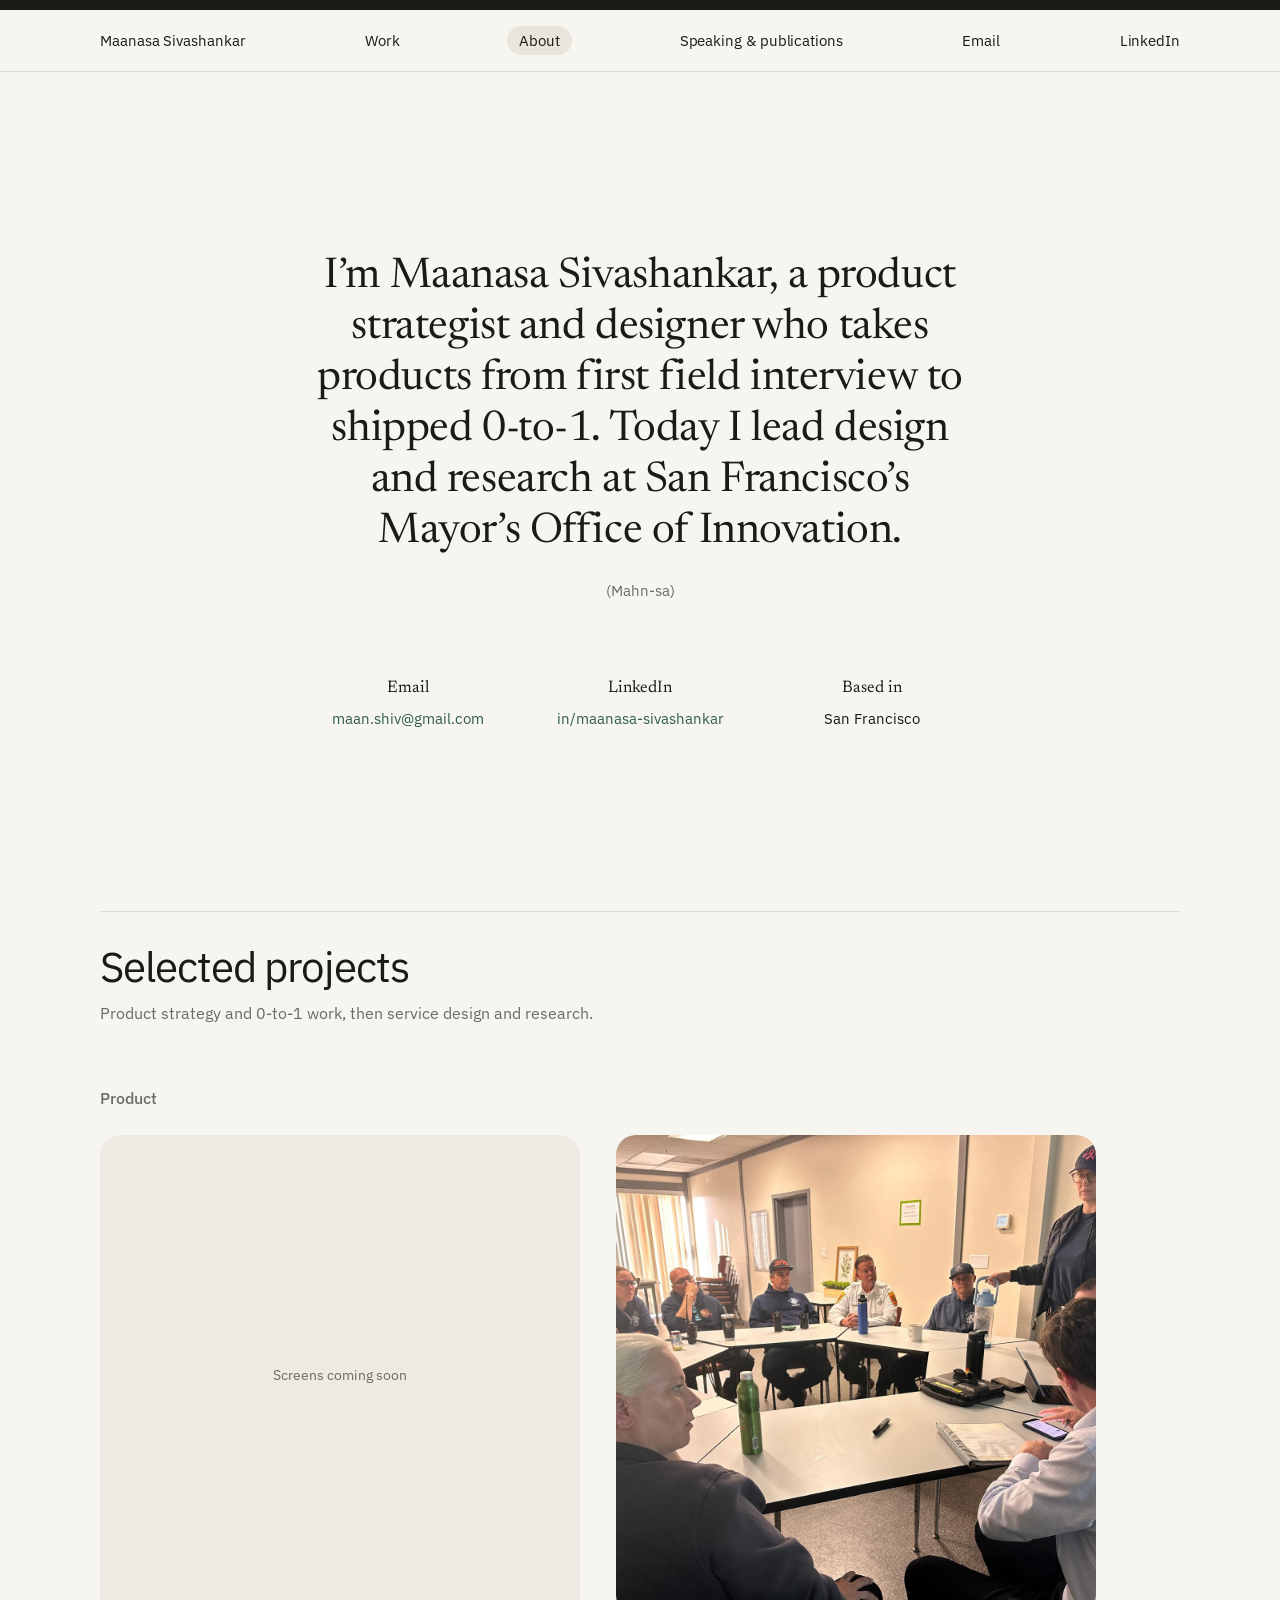
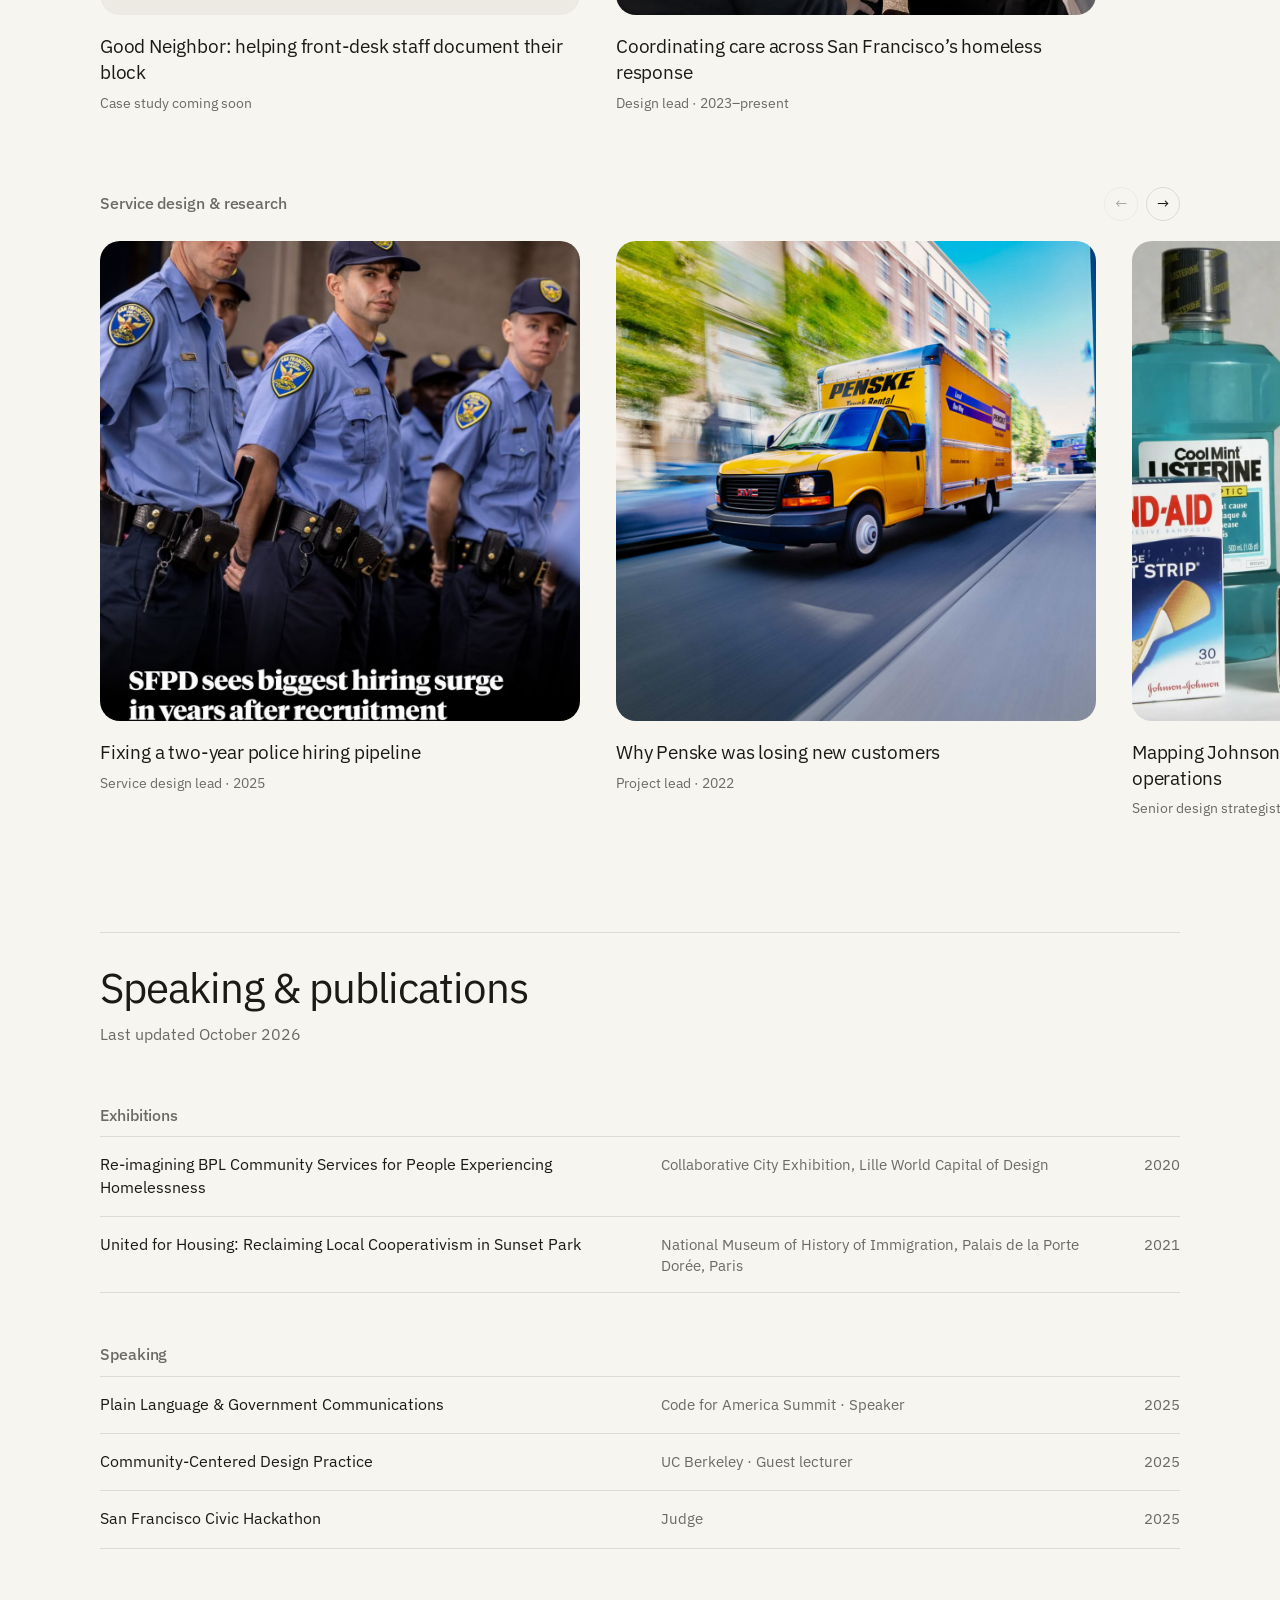
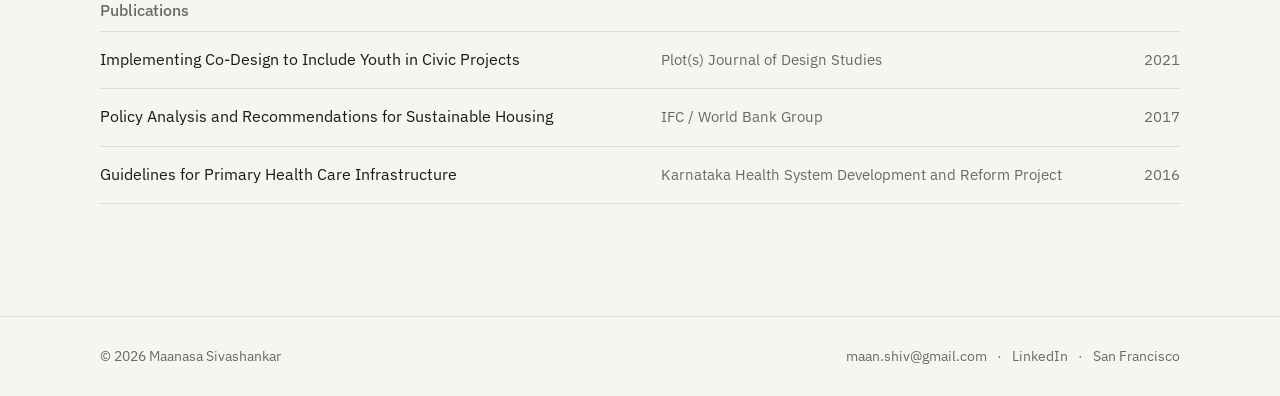
==== index.html @ 1f224218 "Redesign homepage with research-notebook identity and side-scrolling projects - New palette (warm pa" ====
<!DOCTYPE html>
<html lang="en">
<head>
  <meta charset="UTF-8" />
  <meta name="viewport" content="width=device-width, initial-scale=1.0" />
  <title>Maanasa Sivashankar — Product Strategist &amp; Designer</title>
  <meta name="description" content="Portfolio of Maanasa Sivashankar, a product strategist and designer taking products from first field interview to shipped 0-to-1 in civic tech, health and financial services." />
  <link rel="preconnect" href="https://fonts.googleapis.com" />
  <link rel="preconnect" href="https://fonts.gstatic.com" crossorigin />
  <link href="https://fonts.googleapis.com/css2?family=IBM+Plex+Sans:wght@400;500;600&family=Newsreader:ital,opsz,wght@0,6..72,400;1,6..72,400&display=swap" rel="stylesheet" />
  <link rel="stylesheet" href="css/style.css" />
</head>
<body>
  <header class="site-header">
    <nav class="container nav" aria-label="Primary">
      <a href="index.html" class="nav-name">Maanasa Sivashankar</a>
      <ul class="nav-links" id="site-nav">
        <li><a href="index.html#work">Work</a></li>
        <li><a href="index.html#about">About</a></li>
        <li><a href="index.html#credentials">Speaking &amp; publications</a></li>
        <li><a href="mailto:maan.shiv@gmail.com">Email</a></li>
        <li><a href="https://www.linkedin.com/in/maanasa-sivashankar/" target="_blank" rel="noopener">LinkedIn</a></li>
      </ul>
      <button class="nav-toggle" type="button" aria-label="Toggle menu" aria-expanded="false" aria-controls="site-nav">&#9776;</button>
    </nav>
  </header>

  <main class="home container">
    <section id="about" class="intro" aria-labelledby="intro-statement">
      <h1 id="intro-statement" class="intro-statement">I&rsquo;m Maanasa Sivashankar, a product strategist and designer who takes products from first field interview to shipped <span class="nowrap">0-to-1</span>. Today I lead design and research at San Francisco&rsquo;s Mayor&rsquo;s Office of Innovation.</h1>
      <p class="intro-pronunciation">(Mahn-sa)</p>
      <dl class="contact-row">
        <div>
          <dt>Email</dt>
          <dd><a href="mailto:maan.shiv@gmail.com">maan.shiv@gmail.com</a></dd>
        </div>
        <div>
          <dt>LinkedIn</dt>
          <dd><a href="https://www.linkedin.com/in/maanasa-sivashankar/" target="_blank" rel="noopener">in/maanasa-sivashankar</a></dd>
        </div>
        <div>
          <dt>Based in</dt>
          <dd>San Francisco</dd>
        </div>
      </dl>
    </section>

    <section id="work" class="home-section" aria-labelledby="work-heading">
      <div class="section-head">
        <h2 id="work-heading" class="section-heading">Selected projects</h2>
        <p class="section-sub">Product strategy and 0-to-1 work, then service design and research.</p>
      </div>

      <div class="project-group">
        <div class="group-header">
          <h3 class="group-heading">Product</h3>
        </div>
        <div class="project-track" tabindex="0" role="region" aria-label="Product projects, scrollable">
          <ul class="project-list">
            <li>
              <article class="project-row project-row--static">
                <div class="project-thumb project-thumb--placeholder">
                  <span class="project-thumb-label">Screens coming soon</span>
                </div>
                <div class="project-text">
                  <h4 class="project-title"><span class="hl">Good Neighbor: helping front-desk staff document their block</span></h4>
                  <p class="project-soon">Case study coming soon</p>
                </div>
              </article>
            </li>
            <li>
              <a href="project-2.html" class="project-row">
                <div class="project-thumb">
                  <img src="project2-title.jpeg" alt="" loading="lazy" />
                </div>
                <div class="project-text">
                  <h4 class="project-title"><span class="hl">Coordinating care across San Francisco&rsquo;s homeless response</span></h4>
                  <p class="project-meta-line">Design lead &middot; 2023&ndash;present</p>
                </div>
              </a>
            </li>
          </ul>
        </div>
      </div>

      <div class="project-group">
        <div class="group-header">
          <h3 class="group-heading">Service design &amp; research</h3>
        </div>
        <div class="project-track" tabindex="0" role="region" aria-label="Service design and research projects, scrollable">
          <ul class="project-list">
            <li>
              <a href="project-1.html" class="project-row">
                <div class="project-thumb">
                  <img src="project1-title.jpg" alt="" loading="lazy" />
                </div>
                <div class="project-text">
                  <h4 class="project-title"><span class="hl">Fixing a two-year police hiring pipeline</span></h4>
                  <p class="project-meta-line">Service design lead &middot; 2025</p>
                </div>
              </a>
            </li>
            <li>
              <a href="project-3.html" class="project-row">
                <div class="project-thumb">
                  <img src="project3-title.jpg" alt="" loading="lazy" />
                </div>
                <div class="project-text">
                  <h4 class="project-title"><span class="hl">Why Penske was losing new customers</span></h4>
                  <p class="project-meta-line">Project lead &middot; 2022</p>
                </div>
              </a>
            </li>
            <li>
              <a href="project-4.html" class="project-row">
                <div class="project-thumb">
                  <img src="jnj.png" alt="" loading="lazy" />
                </div>
                <div class="project-text">
                  <h4 class="project-title"><span class="hl">Mapping Johnson &amp; Johnson&rsquo;s product-labeling operations</span></h4>
                  <p class="project-meta-line">Senior design strategist &middot; 2023</p>
                </div>
              </a>
            </li>
          </ul>
        </div>
      </div>
    </section>

    <section id="credentials" class="home-section creds" aria-labelledby="creds-heading">
      <div class="section-head">
        <h2 id="creds-heading" class="section-heading">Speaking &amp; publications</h2>
        <p class="section-sub">Last updated October 2026</p>
      </div>

      <div class="creds-group">
        <h3 class="group-heading">Exhibitions</h3>
        <ul class="creds-list">
          <li class="creds-row">
            <span class="creds-title"><span class="hl">Re-imagining BPL Community Services for People Experiencing Homelessness</span></span>
            <span class="creds-venue">Collaborative City Exhibition, Lille World Capital of Design</span>
            <span class="creds-year">2020</span>
          </li>
          <li class="creds-row">
            <span class="creds-title"><span class="hl">United for Housing: Reclaiming Local Cooperativism in Sunset Park</span></span>
            <span class="creds-venue">National Museum of History of Immigration, Palais de la Porte Dor&eacute;e, Paris</span>
            <span class="creds-year">2021</span>
          </li>
        </ul>
      </div>

      <div class="creds-group">
        <h3 class="group-heading">Speaking</h3>
        <ul class="creds-list">
          <li class="creds-row">
            <span class="creds-title"><span class="hl">Plain Language &amp; Government Communications</span></span>
            <span class="creds-venue">Code for America Summit &middot; Speaker</span>
            <span class="creds-year">2025</span>
          </li>
          <li class="creds-row">
            <span class="creds-title"><span class="hl">Community-Centered Design Practice</span></span>
            <span class="creds-venue">UC Berkeley &middot; Guest lecturer</span>
            <span class="creds-year">2025</span>
          </li>
          <li class="creds-row">
            <span class="creds-title"><span class="hl">San Francisco Civic Hackathon</span></span>
            <span class="creds-venue">Judge</span>
            <span class="creds-year">2025</span>
          </li>
        </ul>
      </div>

      <div class="creds-group">
        <h3 class="group-heading">Publications</h3>
        <ul class="creds-list">
          <li class="creds-row">
            <span class="creds-title"><span class="hl">Implementing Co-Design to Include Youth in Civic Projects</span></span>
            <span class="creds-venue">Plot(s) Journal of Design Studies</span>
            <span class="creds-year">2021</span>
          </li>
          <li class="creds-row">
            <span class="creds-title"><span class="hl">Policy Analysis and Recommendations for Sustainable Housing</span></span>
            <span class="creds-venue">IFC / World Bank Group</span>
            <span class="creds-year">2017</span>
          </li>
          <li class="creds-row">
            <span class="creds-title"><span class="hl">Guidelines for Primary Health Care Infrastructure</span></span>
            <span class="creds-venue">Karnataka Health System Development and Reform Project</span>
            <span class="creds-year">2016</span>
          </li>
        </ul>
      </div>
    </section>
  </main>

  <footer class="site-footer">
    <div class="container footer-inner">
      <span>&copy; 2026 Maanasa Sivashankar</span>
      <ul class="footer-links">
        <li><a href="mailto:maan.shiv@gmail.com">maan.shiv@gmail.com</a></li>
        <li><a href="https://www.linkedin.com/in/maanasa-sivashankar/" target="_blank" rel="noopener">LinkedIn</a></li>
        <li>San Francisco</li>
      </ul>
    </div>
  </footer>

  <script src="js/main.js"></script>
</body>
</html>
---- css/style.css ----
:root {
  /* "Research notebook" identity: warm paper, ink, hairlines.
     Colour comes from project images; the accent is reserved for links + active nav. */
  --bg: #F7F5F0;           /* warm paper */
  --fg: #1A1A17;           /* ink */
  --muted: #6B6A64;
  --accent: #2F5D50;       /* deep green — links + active nav only */
  --highlight: #F4D35E;    /* sticky-note yellow — hover marker only */
  --border: #DEDBD3;       /* hairline */
  --rule: #DEDBD3;         /* separators use the same hairline */
  --mat: #EDEAE3;          /* paper-tone mat behind images */
  --card: #EFECE5;         /* card surface on the paper background */
  --max-width: 1144px;     /* ~1080px content + 32px gutters */
  --prose-width: 720px;
  --radius: 4px;
  --font-sans: "IBM Plex Sans", system-ui, sans-serif;
  --font-serif: "Newsreader", Georgia, serif;
  --font-display: var(--font-sans);
}

* {
  box-sizing: border-box;
  margin: 0;
  padding: 0;
}

html {
  scroll-behavior: smooth;
}

@media (prefers-reduced-motion: reduce) {
  html { scroll-behavior: auto; }
}

body {
  font-family: var(--font-sans);
  background: var(--bg);
  color: var(--fg);
  line-height: 1.65;
  font-size: 17px;
  -webkit-font-smoothing: antialiased;
  -moz-osx-font-smoothing: grayscale;
  text-rendering: optimizeLegibility;
  overflow-x: hidden;
}

a {
  color: var(--fg);
  text-decoration: none;
  transition: color 0.2s ease;
}

a:hover {
  color: var(--accent);
}

:focus-visible {
  outline: 2px solid var(--accent);
  outline-offset: 3px;
  border-radius: 2px;
}

img {
  max-width: 100%;
  height: auto;
  display: block;
}

.container {
  max-width: var(--max-width);
  margin: 0 auto;
  padding-left: 32px;
  padding-right: 32px;
}

/* ---------- Header / Nav (shared, all pages) ---------- */
.site-header {
  border-top: 10px solid var(--fg);   /* thin ink band across the very top */
  border-bottom: 1px solid var(--rule);
  background: var(--bg);
  position: sticky;
  top: 0;
  z-index: 100;
}

.nav {
  position: relative;
  display: flex;
  align-items: center;
  justify-content: space-between;
  gap: 16px;
  padding-top: 16px;
  padding-bottom: 16px;
}

.nav-name,
.nav-links a {
  display: inline-block;
  font-family: var(--font-sans);
  font-size: 0.95rem;
  font-weight: 400;
  line-height: 1.4;
  letter-spacing: -0.005em;
  color: var(--fg);
  padding: 4px 12px;
  border-radius: 999px;
  transition: color 0.2s ease, background-color 0.2s ease;
}

/* Pills are padded; pull the outermost items back so their text sits on
   the content edges. */
.nav-name {
  margin-left: -12px;
}

.nav-links {
  display: flex;
  gap: 16px;
  list-style: none;
}

@media (min-width: 641px) {
  /* Let every item (name + links) be distributed evenly across the row. */
  .nav-links {
    display: contents;
  }
  .nav-links > li:last-child a {
    margin-right: -12px;
  }
}

.nav-links a:hover,
.nav-name:hover {
  color: var(--accent);
}

.nav-links a[aria-current="location"],
.nav-links a[aria-current="page"] {
  background-color: #E8E5DD;
  color: var(--fg);
}

.nav-toggle {
  display: none;
  background: none;
  border: none;
  cursor: pointer;
  font-size: 1.4rem;
  line-height: 1;
  padding: 4px 6px;
  color: var(--fg);
}

/* ---------- Page sections ---------- */
.page {
  padding-top: 80px;
  padding-bottom: 96px;
}

.page-title {
  font-family: var(--font-display);
  font-size: clamp(2.125rem, 5.4vw, 3.75rem);
  font-weight: 500;
  line-height: 1.08;
  letter-spacing: -0.02em;
  margin-bottom: 28px;
  max-width: 18ch;
  word-wrap: break-word;
  overflow-wrap: break-word;
}

.page-lede {
  font-family: var(--font-sans);
  font-size: 1.25rem;
  line-height: 1.5;
  color: var(--muted);
  max-width: 56ch;
  margin-bottom: 64px;
  font-weight: 400;
}

.section-title {
  font-family: var(--font-sans);
  font-size: 0.82rem;
  font-weight: 600;
  text-transform: uppercase;
  letter-spacing: 0.1em;
  margin-bottom: 28px;
  color: var(--fg);
}

/* ---------- Highlighter hover (sticky-note swipe) ---------- */
.hl {
  background-image: linear-gradient(var(--highlight), var(--highlight));
  background-repeat: no-repeat;
  background-position: 0 92%;
  background-size: 0% 40%;
  -webkit-box-decoration-break: clone;
  box-decoration-break: clone;
  transition: background-size 0.25s ease;
}

.project-row:hover .hl,
.project-row:focus-visible .hl,
.creds-row:hover .hl {
  background-size: 100% 40%;
}

@media (prefers-reduced-motion: reduce) {
  .hl { transition: none; }
}

/* ---------- Homepage ---------- */
.home {
  padding-top: 0;
  padding-bottom: 112px;
}

.intro,
.home-section {
  scroll-margin-top: 80px;
}

.nowrap {
  white-space: nowrap;
}

/* Hero: one centred serif statement with lots of air around it. */
.intro {
  padding-top: 20vh;
  padding-bottom: 20vh;
  text-align: center;
}

.intro-statement {
  font-family: var(--font-serif);
  font-optical-sizing: auto;
  font-size: clamp(1.9rem, 3.6vw, 2.65rem);
  font-weight: 400;
  line-height: 1.2;
  letter-spacing: -0.01em;
  max-width: 28ch;
  margin: 0 auto 20px;
}

.intro-pronunciation {
  font-size: 0.95rem;
  color: var(--muted);
}

.contact-row {
  display: grid;
  grid-template-columns: repeat(3, 200px);
  justify-content: center;
  gap: 24px 32px;
  margin-top: 72px;
}

.contact-row dt {
  font-family: var(--font-serif);
  font-optical-sizing: auto;
  font-size: 1.05rem;
  color: var(--fg);
  margin-bottom: 4px;
}

.contact-row dd {
  font-size: 0.95rem;
}

.contact-row a {
  color: var(--accent);
}

.contact-row a:hover {
  text-decoration: underline;
  text-underline-offset: 3px;
}

/* Sections: hairline above, big flush-left heading, short muted subline. */
.home-section {
  margin-top: 0;
  border-top: 1px solid var(--rule);
  padding-top: 32px;
}

.home-section + .home-section {
  margin-top: 112px;
}

.section-head {
  margin-bottom: 56px;
}

.section-heading {
  font-family: var(--font-sans);
  font-size: clamp(2rem, 3.6vw, 2.65rem);
  font-weight: 400;
  line-height: 1.1;
  letter-spacing: -0.025em;
  margin-bottom: 10px;
}

.section-sub {
  font-size: 1rem;
  line-height: 1.5;
  color: var(--muted);
}

.group-heading {
  font-family: var(--font-sans);
  font-size: 1rem;
  font-weight: 500;
  letter-spacing: -0.005em;
  color: var(--muted);
  margin-bottom: 4px;
}

/* ---------- Selected projects: side-scrolling card rows ---------- */
.project-group {
  /* Gutter mirrors .container padding; bleed = distance from the content's
     right edge to the viewport's right edge (scrollbar excluded via --sbw,
     set by main.js). */
  --gutter: 32px;
  --bleed: calc(var(--gutter) + max(0px, (100vw - var(--sbw, 0px) - var(--max-width)) / 2));
  --card-gap: 36px;
  --card-w: clamp(300px, 40vw, 480px);
  --ring: 8px;              /* room for focus rings inside the clipped track */
}

.project-group + .project-group {
  margin-top: 72px;
}

.group-header {
  display: flex;
  align-items: center;
  justify-content: space-between;
  gap: 16px;
  min-height: 34px;
  margin-bottom: 20px;
}

.group-header .group-heading {
  margin-bottom: 0;
}

.track-controls {
  display: flex;
  gap: 8px;
  flex-shrink: 0;
}

.track-controls[hidden] {
  display: none;
}

.track-btn {
  width: 34px;
  height: 34px;
  border-radius: 50%;
  border: 1px solid var(--border);
  background: transparent;
  color: var(--fg);
  font: inherit;
  font-size: 0.95rem;
  line-height: 1;
  display: inline-flex;
  align-items: center;
  justify-content: center;
  cursor: pointer;
  transition: border-color 0.2s ease, opacity 0.2s ease;
}

.track-btn:hover {
  border-color: var(--fg);
}

.track-btn:focus-visible {
  outline: 2px solid var(--accent);
  outline-offset: 2px;
  border-radius: 50%;
}

.track-btn[aria-disabled="true"] {
  opacity: 0.35;
  cursor: default;
  border-color: var(--border);
}

.project-track {
  display: flex;
  overflow-x: auto;
  overflow-y: hidden;
  overscroll-behavior-x: contain;
  scroll-snap-type: x mandatory;
  scroll-behavior: smooth;
  scrollbar-width: none;
  /* Start at the content's left edge (minus focus-ring room), bleed to the
     viewport's right edge. */
  margin: calc(-1 * var(--ring)) calc(-1 * var(--bleed)) calc(-1 * var(--ring)) calc(-1 * var(--ring));
  padding: var(--ring) var(--bleed) var(--ring) var(--ring);
  scroll-padding-left: var(--ring);
  scroll-padding-right: var(--bleed);
}

.project-track::-webkit-scrollbar {
  display: none;
}

.project-track:focus-visible {
  outline-offset: -2px;
}

.project-list,
.creds-list {
  list-style: none;
}

.project-track .project-list {
  display: flex;
  gap: var(--card-gap);
  align-items: flex-start;
}

.project-track .project-list > li {
  flex: 0 0 var(--card-w);
  scroll-snap-align: start;
}

.project-row {
  display: block;
  color: var(--fg);
}

.project-row:hover {
  color: var(--fg);
}

.project-row:focus-visible {
  outline-offset: 4px;
  border-radius: 20px;
}

.project-thumb {
  background: var(--mat);
  border-radius: 20px;
  overflow: hidden;
  aspect-ratio: 1 / 1;
}

.project-thumb img {
  width: 100%;
  height: 100%;
  object-fit: cover;
}

.project-thumb--placeholder {
  display: flex;
  align-items: center;
  justify-content: center;
}

.project-thumb-label {
  font-size: 0.85rem;
  color: var(--muted);
}

.project-text {
  padding-top: 18px;
}

.project-title {
  font-family: var(--font-display);
  font-size: 1.2rem;
  font-weight: 400;
  line-height: 1.35;
  letter-spacing: -0.01em;
  margin-bottom: 6px;
}

.project-meta-line,
.project-soon {
  font-size: 0.9rem;
  color: var(--muted);
}

@media (max-width: 860px) {
  .project-group { --gutter: 22px; --card-gap: 28px; }
}

@media (max-width: 640px) {
  .project-group {
    --gutter: 20px;
    --card-gap: 20px;
    --card-w: min(82vw, 340px);
  }
}

@media (prefers-reduced-motion: reduce) {
  .project-track { scroll-behavior: auto; }
}

/* Credentials */
.creds-group + .creds-group {
  margin-top: 48px;
}

.creds-group .group-heading {
  margin-bottom: 8px;
}

.creds-row {
  display: grid;
  grid-template-columns: minmax(0, 1.25fr) minmax(0, 1fr) 4rem;
  gap: 32px;
  align-items: baseline;
  padding: 16px 0;
  border-top: 1px solid var(--rule);
}

.creds-row:last-child {
  border-bottom: 1px solid var(--rule);
}

.creds-title {
  font-size: 1rem;
  line-height: 1.45;
}

.creds-venue {
  font-size: 0.92rem;
  line-height: 1.45;
  color: var(--muted);
}

.creds-year {
  font-size: 0.92rem;
  color: var(--muted);
  text-align: right;
  font-variant-numeric: tabular-nums;
}

@media (max-width: 860px) {
  .home {
    padding-bottom: 80px;
  }
  .intro {
    padding-top: 14vh;
    padding-bottom: 14vh;
  }
  .home-section + .home-section {
    margin-top: 88px;
  }
  .section-head {
    margin-bottom: 40px;
  }
}

@media (max-width: 720px) {
  .creds-row {
    grid-template-columns: 1fr;
    gap: 2px;
    padding: 14px 0;
  }
  .creds-year {
    text-align: left;
  }
}

@media (max-width: 640px) {
  .intro {
    padding-top: 72px;
    padding-bottom: 80px;
  }
  .contact-row {
    grid-template-columns: 1fr;
    gap: 20px;
    margin-top: 48px;
  }
  .section-head {
    margin-bottom: 32px;
  }
}

/* ---------- Project detail ---------- */
.project-detail header {
  margin-bottom: 56px;
}

.project-detail .back-link {
  font-size: 0.85rem;
  font-weight: 500;
  color: var(--muted);
  margin-bottom: 36px;
  display: inline-block;
  letter-spacing: 0.01em;
}

.project-detail .back-link:hover {
  color: var(--accent);
}

.project-meta {
  display: grid;
  grid-template-columns: repeat(3, 1fr);
  gap: 32px;
  padding: 28px 0;
  border-top: 1px solid var(--rule);
  border-bottom: 1px solid var(--rule);
  margin-bottom: 56px;
}

.project-meta dt {
  font-family: var(--font-sans);
  font-size: 0.72rem;
  font-weight: 600;
  text-transform: uppercase;
  letter-spacing: 0.1em;
  color: var(--muted);
  margin-bottom: 10px;
}

.project-meta dd {
  font-size: 0.98rem;
  font-weight: 500;
  color: var(--fg);
  line-height: 1.45;
}

.overview-grid {
  display: grid;
  grid-template-columns: repeat(3, 1fr);
  gap: 48px;
  margin-top: 0;
  margin-bottom: 0;
  padding: 40px 0 56px;
  border-bottom: 1px solid var(--rule);
}

.overview-item {
  padding: 0;
}

.overview-label {
  font-family: var(--font-sans);
  font-size: 0.72rem;
  font-weight: 600;
  text-transform: uppercase;
  letter-spacing: 0.12em;
  color: var(--muted);
  margin-bottom: 16px;
}

.overview-body {
  font-size: 1rem;
  line-height: 1.65;
  color: var(--fg);
  margin: 0;
}

.project-content {
  max-width: 980px;       /* outer container — wide enough for figures, diagrams, methods-split */
  margin: 64px auto 0;
}

/* Prose elements stay narrow for comfortable line length;
   figures, grids, stats, etc. use the full container width. */
.project-content > h2,
.project-content > h3,
.project-content > p,
.project-content > ul,
.project-content > ol,
.project-content > blockquote,
.project-content > .doc-excerpt {
  max-width: var(--prose-width);
  margin-left: 0;          /* keep prose left-aligned within the wider container */
  margin-right: 0;
}

.project-content h2 {
  font-family: var(--font-display);
  font-size: 1.75rem;
  font-weight: 500;
  letter-spacing: -0.02em;
  line-height: 1.2;
  margin: 80px 0 24px;
  color: var(--fg);
}

.project-content h2:first-child {
  margin-top: 0;
}

.project-content h3 {
  font-family: var(--font-display);
  font-size: 1.05rem;
  font-weight: 500;
  letter-spacing: -0.01em;
  line-height: 1.35;
  margin: 48px 0 16px;
  color: var(--fg);
}

.project-content p {
  margin-bottom: 22px;
  font-size: 1.0625rem;
  line-height: 1.7;
  color: var(--fg);
}

.project-content p strong {
  font-weight: 600;
  color: var(--fg);
}

.project-content img {
  border-radius: var(--radius);
  margin: 40px 0;
  width: 100%;
}

.project-content figure {
  margin: 48px 0;
  /* figures break out of the prose column to use full content width */
  max-width: none;
}

.project-content figcaption {
  font-family: var(--font-sans);
  font-size: 0.875rem;
  color: var(--muted);
  text-align: center;
  margin-top: 14px;
  line-height: 1.5;
  max-width: 60ch;
  margin-left: auto;
  margin-right: auto;
}

/* Press-mention figure (e.g. Chronicle screenshot): narrower + centered */
.project-content .figure-press {
  max-width: 60%;
  margin-left: auto;
  margin-right: auto;
}

.project-content .figure-press img {
  width: 100%;
  height: auto;
  margin: 0;
}

@media (max-width: 860px) {
  .project-content .figure-press {
    max-width: 90%;
  }
}

.project-content .figure-process {
  max-width: 78%;
  margin-top: 4px;
  margin-bottom: 64px;
  margin-left: auto;
  margin-right: auto;
}

.project-content .figure-process img {
  margin: 0;
  width: 100%;
  height: auto;
}

.project-content .figure-process figcaption {
  font-style: italic;
  color: var(--muted);
}

@media (max-width: 860px) {
  .project-content .figure-process {
    max-width: 95%;
    margin-bottom: 48px;
  }
}

.project-content ul,
.project-content ol {
  margin: 0 0 24px 1.25rem;
  padding-left: 0;
}

.project-content li {
  margin-bottom: 12px;
  font-size: 1.0625rem;
  line-height: 1.65;
}

.project-callout {
  border-left: 2px solid var(--muted);
  padding: 6px 0 6px 24px;
  margin: 36px 0 40px;
  font-family: var(--font-serif);
  font-style: italic;
  color: var(--fg);
  font-size: 1.25rem;
  line-height: 1.5;
}

/* ---------- Evaluation methods closing note (end of Methods section) ---------- */
.evaluation-note {
  font-style: italic;
  font-family: var(--font-serif);
  font-size: 0.95rem;
  line-height: 1.6;
  border-top: 1px solid var(--rule);
  padding-top: 1.5rem;
  margin-top: 2.5rem;
  color: var(--fg);
}
.evaluation-note p {
  margin: 0;
}
.evaluation-note strong {
  font-weight: 600;
  font-style: italic;
}

/* ---------- Project-1: Methods two-column (text + funnel image) ---------- */
.methods-split {
  display: grid;
  grid-template-columns: 1fr 2.2fr;
  gap: 48px;
  align-items: start;
  margin: 40px 0 40px;
  max-width: none;
}

.methods-split-text > h3:first-child {
  margin-top: 0;
}

.methods-split-text p {
  font-size: 1.0625rem;
  line-height: 1.7;
}

.methods-split-figure {
  margin: 0;
  align-self: start;
}

.methods-split-figure img {
  margin: 0;
  width: 100%;
  height: auto;
}

.methods-split-figure figcaption {
  margin-top: 12px;
  text-align: left;
}

@media (max-width: 860px) {
  .methods-split {
    grid-template-columns: 1fr;
    gap: 20px;
  }
  .methods-split-figure {
    margin-top: 8px;
  }
}

.why-list {
  list-style: none !important;
  margin: 32px 0 40px !important;
  padding: 0 !important;
  display: grid;
  gap: 0;
  border-top: 1px solid var(--rule);
}

.why-list > li {
  display: grid;
  grid-template-columns: 72px 1fr;
  gap: 28px;
  padding: 24px 0;
  background: transparent;
  border: none;
  border-bottom: 1px solid var(--rule);
  border-radius: 0;
  align-items: start;
  margin-bottom: 0 !important;
}

.why-list > li.why-root {
  border-color: var(--rule);
}

.why-num {
  font-family: var(--font-sans);
  font-size: 0.72rem;
  font-weight: 700;
  text-transform: uppercase;
  letter-spacing: 0.12em;
  color: var(--accent);
  padding: 4px 0 0;
  text-align: left;
  background: transparent;
  border-radius: 0;
}

.why-body h3 {
  font-family: var(--font-display);
  font-size: 1.05rem;
  font-weight: 700;
  margin: 0 0 10px !important;
  line-height: 1.35;
}

.why-body p {
  font-size: 1rem;
  color: var(--fg);
  margin: 0 0 8px;
  line-height: 1.6;
}

.why-root-label {
  font-size: 0.72rem;
  text-transform: uppercase;
  letter-spacing: 0.12em;
  color: var(--accent) !important;
  font-style: normal;
  font-weight: 700;
  margin-top: 8px !important;
}

.layer-list {
  list-style: none !important;
  margin: 28px 0 36px 0 !important;
  padding: 0 !important;
  display: grid;
  gap: 0;
  border-top: 1px solid var(--rule);
}

.layer-list li {
  padding: 16px 0 16px 20px;
  background: transparent;
  border: none;
  border-left: 3px solid var(--accent);
  border-bottom: 1px solid var(--rule);
  border-radius: 0;
  font-size: 1rem;
  line-height: 1.55;
  margin-bottom: 0 !important;
}

@media (max-width: 640px) {
  .why-list > li {
    grid-template-columns: 1fr;
    gap: 10px;
  }
  .why-num {
    justify-self: start;
    padding: 4px 12px;
  }
}

/* ---------- Information / Resume ---------- */
.resume-grid {
  display: grid;
  grid-template-columns: 200px 1fr;
  gap: 48px;
  margin-bottom: 48px;
}

.resume-grid:last-child {
  margin-bottom: 0;
}

.resume-entry {
  margin-bottom: 28px;
}

.resume-entry:last-child {
  margin-bottom: 0;
}

.resume-entry-title {
  font-weight: 600;
  font-size: 1.05rem;
}

.resume-entry-sub {
  color: var(--muted);
  font-size: 0.95rem;
  margin-bottom: 6px;
}

.resume-entry-date {
  font-size: 0.85rem;
  color: var(--muted);
  text-transform: uppercase;
  letter-spacing: 0.06em;
}

.skill-list {
  list-style: none;
  display: flex;
  flex-wrap: wrap;
  gap: 8px;
}

.skill-list li {
  background: var(--card);
  border: 1px solid var(--border);
  padding: 6px 12px;
  border-radius: 999px;
  font-size: 0.9rem;
}

/* ---------- Methods ---------- */
.methods-grid {
  display: grid;
  grid-template-columns: repeat(2, 1fr);
  gap: 40px;
}

.method-card {
  background: transparent;
  border: none;
  border-top: 1px solid var(--rule);
  border-radius: 0;
  padding: 28px 0 0;
}

.method-card .method-num {
  font-family: var(--font-sans);
  font-size: 0.72rem;
  font-weight: 700;
  text-transform: uppercase;
  letter-spacing: 0.12em;
  color: var(--accent);
  margin-bottom: 14px;
}

.method-card h3 {
  font-family: var(--font-display);
  font-size: 1.1rem;
  font-weight: 700;
  margin-bottom: 12px;
  line-height: 1.35;
}

.method-card p {
  color: var(--fg);
  font-size: 1rem;
  line-height: 1.6;
}

/* ---------- Footer (shared, all pages) ---------- */
.site-footer {
  border-top: 1px solid var(--rule);
  padding: 28px 0;
  margin-top: 0;
  color: var(--muted);
  font-size: 0.875rem;
}

.site-footer .footer-inner {
  display: flex;
  justify-content: space-between;
  align-items: center;
  flex-wrap: wrap;
  gap: 12px 24px;
}

.footer-links {
  display: flex;
  flex-wrap: wrap;
  list-style: none;
  gap: 4px 0;
}

.footer-links li + li::before {
  content: "\00B7";
  margin: 0 10px;
  color: var(--muted);
}

.site-footer a {
  color: var(--muted);
}

.site-footer a:hover {
  color: var(--accent);
}

/* ---------- Responsive ---------- */
@media (max-width: 860px) {
  body {
    font-size: 16px;
  }

  .page-title {
    font-size: clamp(1.75rem, 6.5vw, 2.75rem);
    letter-spacing: -0.02em;
  }

  .methods-grid {
    grid-template-columns: 1fr;
    gap: 32px;
  }

  .resume-grid {
    grid-template-columns: 1fr;
    gap: 16px;
  }

  .project-meta {
    grid-template-columns: 1fr;
    gap: 20px;
    padding: 24px 0;
    margin-bottom: 40px;
  }

  .overview-grid {
    grid-template-columns: 1fr;
    gap: 36px;
    padding: 32px 0 36px;
  }

  .overview-body {
    font-size: 1rem;
  }

  .project-content {
    margin-top: 48px;
  }

  .project-content h2 {
    margin: 56px 0 20px;
  }

  .project-content h3 {
    margin: 36px 0 14px;
  }

  .project-content p {
    font-size: 1rem;
  }

  .project-content figure,
  .project-content > .needs-image {
    margin: 32px 0;
  }

  .project-callout {
    font-size: 1.1rem;
    margin: 28px 0 32px;
  }

  .stat-row {
    grid-template-columns: minmax(0, 1fr) minmax(0, 1fr) !important;
  }

  .stat {
    border-right: none;
    border-bottom: 1px solid var(--rule);
    padding: 20px 16px;
    min-width: 0;
  }

  .stat:nth-last-child(-n+2) {
    border-bottom: none;
  }

  .stat:nth-child(odd) {
    border-right: 1px solid var(--rule);
  }

  .page {
    padding-top: 56px;
    padding-bottom: 80px;
  }

  .container {
    padding-left: 22px;
    padding-right: 22px;
  }
}

@media (max-width: 640px) {
  .container {
    padding-left: 20px;
    padding-right: 20px;
  }

  .nav {
    padding-top: 16px;
    padding-bottom: 16px;
  }

  .nav-toggle {
    display: block;
    margin-left: auto;
  }

  .nav-links {
    display: none;
    position: absolute;
    top: 100%;
    left: 0;
    right: 0;
    flex-direction: column;
    background: var(--bg);
    padding: 16px 20px 20px;
    gap: 14px;
    margin-left: 0;
    border-bottom: 1px solid var(--rule);
  }

  .nav-links.open {
    display: flex;
  }

  .nav-links {
    align-items: flex-start;
  }

  .nav-links a {
    margin-left: -12px;
  }

  .page-lede {
    font-size: 1.1rem;
    margin-bottom: 40px;
  }

  .stat-num {
    font-size: 1.6rem;
  }
}

/* ---------- Project-2: needs-image placeholder ---------- */
.needs-image {
  margin: 48px 0;
}

.needs-image-placeholder {
  border: 1px dashed var(--border);
  background: repeating-linear-gradient(
    45deg,
    transparent,
    transparent 14px,
    rgba(0, 0, 0, 0.012) 14px,
    rgba(0, 0, 0, 0.012) 28px
  );
  border-radius: var(--radius);
  padding: 64px 40px;
  display: flex;
  flex-direction: column;
  align-items: center;
  text-align: center;
  gap: 14px;
}

.needs-image-label {
  font-size: 0.72rem;
  text-transform: uppercase;
  letter-spacing: 0.14em;
  color: var(--accent);
  font-weight: 700;
}

.needs-image-desc {
  color: var(--muted);
  font-size: 0.95rem;
  max-width: 520px;
  line-height: 1.55;
}

/* ---------- Project-2: department flow table ---------- */
.dept-flow-figure {
  margin: 32px 0;
}

.dept-flow {
  background: var(--card);
  border: 1px solid var(--border);
  border-radius: var(--radius);
  overflow: hidden;
}

.dept-flow-header,
.dept-flow-row {
  display: grid;
  grid-template-columns: 90px 1.3fr 1.3fr 1.3fr 1fr;
  gap: 16px;
  padding: 12px 16px;
  align-items: center;
  font-size: 0.92rem;
}

.dept-flow-header {
  background: var(--bg);
  border-bottom: 1px solid var(--border);
  font-size: 0.78rem;
  text-transform: uppercase;
  letter-spacing: 0.06em;
  color: var(--muted);
  font-weight: 600;
}

.dept-flow-row + .dept-flow-row {
  border-top: 1px solid var(--border);
}

.dept-chip {
  display: inline-block;
  padding: 4px 10px;
  border-radius: 999px;
  font-size: 0.78rem;
  font-weight: 600;
  letter-spacing: 0.04em;
  background: var(--border);
  color: var(--fg);
  text-align: center;
}

.dept-chip.dept-dph,
.dept-flow-row.dept-dph .dept-chip { background: #cfe3ef; color: #1a3a4d; }
.dept-chip.dept-hsh,
.dept-flow-row.dept-hsh .dept-chip { background: #d6eccc; color: #2a4a1f; }
.dept-chip.dept-fire,
.dept-flow-row.dept-fire .dept-chip { background: #f3c8b8; color: #6a2810; }
.dept-flow-row.dept-dem .dept-chip { background: #f0d99a; color: #5a4413; }

/* ---------- Utility: accent-colored inline text ---------- */
.text-accent {
  color: var(--fg);
  font-weight: 500;
}

/* ---------- AI tooling callout (small, orange-accented) ---------- */
.ai-callout {
  margin: 36px 0;
  padding: 20px 24px;
  border-left: 3px solid var(--accent);
  background: rgba(250, 246, 240, 0.65);
  max-width: var(--prose-width);
}

.ai-callout-label {
  display: block;
  font-family: var(--font-sans);
  font-size: 0.72rem;
  font-weight: 700;
  text-transform: uppercase;
  letter-spacing: 0.14em;
  color: var(--accent);
  margin-bottom: 8px;
}

.ai-callout p {
  margin: 0;
  font-family: var(--font-sans);
  font-size: 0.98rem;
  line-height: 1.6;
  color: var(--fg);
  max-width: none;
}

/* ---------- Project header photo (cream background, constrained size) ---------- */
.figure-project-hero {
  background: var(--card);
  padding: 32px;
  border-radius: var(--radius);
  margin: 32px auto 56px;
  max-width: 720px;
  text-align: center;
}

.figure-project-hero img {
  display: inline-block;
  max-width: 100%;
  width: auto;
  max-height: 480px;
  height: auto;
  border-radius: 4px;
  margin: 0;
}

.figure-project-hero figcaption {
  margin-top: 18px;
  font-family: var(--font-sans);
  font-size: 0.875rem;
  color: var(--muted);
  text-align: center;
  line-height: 1.5;
  max-width: 56ch;
  margin-left: auto;
  margin-right: auto;
}

@media (max-width: 860px) {
  .figure-project-hero {
    padding: 20px;
    margin: 24px auto 40px;
  }
  .figure-project-hero img {
    max-height: 380px;
  }
}

/* ---------- Side-by-side figure pair (each with its own cream background and caption) ---------- */
.figures-side-by-side {
  display: grid;
  grid-template-columns: 1fr 1fr;
  gap: 24px;
  margin: 32px 0 48px;
}

.figures-side-by-side .figure-penske {
  margin: 0;
}

@media (max-width: 860px) {
  .figures-side-by-side {
    grid-template-columns: 1fr;
  }
}

/* ---------- Project-3: Penske figure wrapper (cream background) ---------- */
.project-content .figure-penske {
  background: var(--card);
  padding: 36px;
  border-radius: var(--radius);
  margin: 32px 0 48px;
  max-width: none;
}

.project-content .figure-penske img {
  display: block;
  margin: 0;
  width: 100%;
  height: auto;
  border-radius: 0;
}

.project-content .figure-penske figcaption {
  margin-top: 22px;
}

.figure-penske-grid-inner {
  display: grid;
  grid-template-columns: 1fr 1fr;
  gap: 24px;
  align-items: start;
}

.figure-penske-grid-inner img {
  background: #ffffff;
  border: 1px solid rgba(0, 0, 0, 0.06);
}

@media (max-width: 860px) {
  .project-content .figure-penske {
    padding: 24px;
  }
  .figure-penske-grid-inner {
    grid-template-columns: 1fr;
    gap: 16px;
  }
}

/* ---------- Project-1: pipeline interventions table ---------- */
.interventions-table {
  border: 1px solid var(--border);
  border-radius: var(--radius);
  overflow: hidden;
  margin: 32px 0 48px;
  max-width: none;
}

.interventions-row {
  display: grid;
  grid-template-columns: 1fr 1.4fr 2.2fr;
  gap: 24px;
  padding: 18px 22px;
  align-items: start;
  font-size: 0.95rem;
  line-height: 1.55;
  color: var(--fg);
}

.interventions-header {
  background: var(--bg);
  border-bottom: 1px solid var(--border);
  font-family: var(--font-sans);
  font-size: 0.74rem;
  text-transform: uppercase;
  letter-spacing: 0.1em;
  color: var(--muted);
  font-weight: 700;
}

.interventions-row + .interventions-row {
  border-top: 1px solid var(--border);
}

.interventions-stage {
  font-weight: 600;
}

.interventions-shift {
  font-family: var(--font-serif);
  font-size: 1.05rem;
  color: var(--accent);
  font-feature-settings: "tnum";
  font-variant-numeric: tabular-nums;
}

@media (max-width: 640px) {
  .interventions-row {
    grid-template-columns: 1fr;
    gap: 6px;
    padding: 16px 18px;
  }
  .interventions-header {
    display: none;
  }
  .interventions-stage {
    text-transform: uppercase;
    letter-spacing: 0.08em;
    font-size: 0.74rem;
    color: var(--muted);
  }
}

/* ---------- Project-2: theory of change ---------- */
.toc-figure { margin: 32px 0; }

.toc-grid {
  display: grid;
  grid-template-columns: repeat(4, 1fr);
  gap: 12px;
  background: var(--card);
  border: 1px solid var(--border);
  border-radius: var(--radius);
  padding: 20px;
}

.toc-col {
  background: var(--bg);
  border: 1px solid var(--border);
  border-radius: var(--radius);
  padding: 14px;
}

.toc-col h4 {
  font-family: var(--font-serif);
  font-size: 0.95rem;
  font-weight: 500;
  margin-bottom: 10px;
  color: var(--muted);
  text-transform: uppercase;
  letter-spacing: 0.06em;
}

.toc-col ul {
  list-style: none !important;
  margin: 0 !important;
  padding: 0 !important;
}

.toc-col li {
  font-size: 0.9rem;
  margin-bottom: 6px;
}

.toc-col p {
  font-size: 0.9rem;
  margin: 0;
}

.toc-depts {
  display: flex;
  flex-direction: column;
  gap: 8px;
}

.toc-col-goal {
  background: #fff;
  border-color: var(--accent);
  border-width: 1px;
  box-shadow: inset 3px 0 0 var(--accent);
}

/* ---------- Project-2: CRIT flow ---------- */
.crit-figure { margin: 32px 0; }

.crit-title {
  font-family: var(--font-serif);
  font-size: 1.05rem;
  font-weight: 500;
  margin-bottom: 12px;
}

.crit-grid {
  display: grid;
  grid-template-columns: 1fr auto 1.2fr auto 1.5fr;
  gap: 12px;
  align-items: stretch;
  background: var(--card);
  border: 1px solid var(--border);
  border-radius: var(--radius);
  padding: 18px;
}

.crit-col {
  display: flex;
  flex-direction: column;
  gap: 8px;
}

.crit-col-label {
  font-size: 0.75rem;
  text-transform: uppercase;
  letter-spacing: 0.08em;
  color: var(--muted);
  margin-bottom: 4px;
}

.crit-source {
  background: #fde2c8;
  padding: 8px 12px;
  border-radius: var(--radius);
  font-size: 0.9rem;
  font-weight: 600;
}

.crit-step {
  background: var(--bg);
  border: 1px solid var(--border);
  padding: 10px 12px;
  border-radius: var(--radius);
  font-size: 0.88rem;
  line-height: 1.45;
}

.crit-step-bad { border-left: 3px solid var(--accent); }
.crit-step-good { border-left: 3px solid #4a8a3f; }

.crit-arrow {
  align-self: center;
  color: var(--muted);
  font-size: 1.4rem;
}

/* ---------- Project-2: document excerpt ---------- */
.doc-excerpt {
  margin: 40px 0;
}

.doc-excerpt-body {
  background: transparent;
  border: none;
  border-left: 3px solid var(--fg);
  border-radius: 0;
  padding: 6px 0 6px 28px;
  font-family: var(--font-serif);
}

.doc-excerpt-body .doc-title {
  text-align: left;
  font-weight: 600;
  font-size: 1rem;
  margin-bottom: 14px;
  line-height: 1.4;
}

.doc-excerpt-body p {
  font-size: 1rem;
  line-height: 1.65;
  margin-bottom: 0;
  font-style: italic;
  color: var(--fg);
}

/* ---------- Project-2: stat row ---------- */
.stat-row {
  display: grid;
  grid-template-columns: repeat(4, 1fr);
  gap: 0;
  margin: 40px 0 48px;
  border-top: 1px solid var(--rule);
  border-bottom: 1px solid var(--rule);
}

.stat {
  background: transparent;
  border: none;
  border-right: 1px solid var(--rule);
  border-radius: 0;
  padding: 24px 20px;
  text-align: left;
  display: flex;
  flex-direction: column;
  gap: 8px;
}

.stat:last-child {
  border-right: none;
}

.stat-num {
  font-family: var(--font-sans);
  font-size: 2rem;
  color: var(--fg);
  font-weight: 400;
  line-height: 1.05;
  letter-spacing: -0.02em;
  font-variant-numeric: tabular-nums;
}

.stat-label {
  font-size: 0.82rem;
  color: var(--muted);
  line-height: 1.4;
  letter-spacing: 0.01em;
}

/* ---------- Project-2: acuity view ---------- */
.acuity-figure { margin: 32px 0; }

.acuity-header {
  display: grid;
  grid-template-columns: 180px 1fr;
  gap: 24px;
  background: var(--card);
  border: 1px solid var(--border);
  border-radius: var(--radius);
  padding: 18px;
  margin-bottom: 12px;
}

.acuity-label {
  font-size: 0.72rem;
  text-transform: uppercase;
  letter-spacing: 0.08em;
  color: var(--muted);
  margin: 0 0 4px;
}

.acuity-name {
  font-family: var(--font-serif);
  font-size: 1.15rem;
  margin: 0 0 4px;
}

.acuity-score {
  font-size: 0.85rem;
  color: var(--muted);
  margin: 0;
}

.acuity-bars {
  display: grid;
  grid-template-columns: 1fr 1fr;
  gap: 6px 18px;
}

.acuity-bar {
  display: grid;
  grid-template-columns: 130px 1fr;
  gap: 10px;
  align-items: center;
  font-size: 0.82rem;
}

.acuity-bar-label { color: var(--muted); }

.acuity-dots {
  display: inline-flex;
  gap: 3px;
}

.acuity-dots i {
  width: 10px;
  height: 10px;
  background: var(--accent);
  border-radius: 50%;
  display: inline-block;
}

.acuity-columns {
  display: grid;
  grid-template-columns: repeat(5, 1fr);
  gap: 10px;
}

.acuity-col {
  background: var(--card);
  border: 1px solid var(--border);
  border-radius: var(--radius);
  padding: 12px;
}

.acuity-col h5 {
  font-family: var(--font-serif);
  font-size: 0.85rem;
  font-weight: 600;
  margin-bottom: 8px;
}

.acuity-col p {
  font-size: 0.78rem;
  color: var(--muted);
  margin: 0;
  line-height: 1.45;
}

/* ---------- Project-2: prototype card ---------- */
.prototype-figure { margin: 32px 0; }

.prototype-title {
  font-family: var(--font-serif);
  font-size: 1.15rem;
  font-weight: 500;
  margin-bottom: 14px;
}

.prototype-grid {
  display: grid;
  grid-template-columns: 1fr 1fr;
  gap: 12px;
  background: var(--card);
  border: 1px solid var(--border);
  border-radius: var(--radius);
  padding: 16px;
}

.prototype-panel {
  background: var(--bg);
  border: 1px solid var(--border);
  border-left: 3px solid var(--accent);
  border-radius: var(--radius);
  padding: 12px 14px;
  font-size: 0.88rem;
}

.prototype-panel-wide { grid-column: span 2; }

.prototype-section {
  font-size: 0.72rem;
  text-transform: uppercase;
  letter-spacing: 0.08em;
  color: var(--muted);
  margin-bottom: 6px;
}

.prototype-list {
  list-style: none !important;
  margin: 0 !important;
  padding: 0 !important;
}

.prototype-list li {
  font-size: 0.85rem;
  margin-bottom: 4px;
}

.prototype-panel p {
  font-size: 0.88rem !important;
  margin-bottom: 4px !important;
}

.prototype-callouts {
  margin-top: 14px;
  display: grid;
  gap: 8px;
}

.prototype-callouts p {
  background: transparent;
  border-left: 3px solid var(--accent);
  padding: 10px 14px;
  font-size: 0.9rem !important;
  margin: 0 !important;
  border-radius: 0;
  color: var(--fg);
}

.prototype-legend {
  margin-top: 14px;
  display: flex;
  flex-wrap: wrap;
  gap: 10px 16px;
  padding: 12px 14px;
  background: var(--bg);
  border: 1px solid var(--border);
  border-radius: var(--radius);
  align-items: center;
}

.legend-title {
  font-size: 0.78rem;
  text-transform: uppercase;
  letter-spacing: 0.06em;
  color: var(--muted);
  margin-right: 6px;
}

.legend-item {
  font-size: 0.82rem;
  display: inline-flex;
  align-items: center;
  gap: 6px;
}

.legend-swatch {
  width: 12px;
  height: 12px;
  border-radius: 3px;
  display: inline-block;
}

.legend-swatch.dem { background: #f0d99a; }
.legend-swatch.hsh { background: #d6eccc; }
.legend-swatch.dph { background: #cfe3ef; }
.legend-swatch.fire { background: #f3c8b8; }

/* ---------- Project-2: wireframes ---------- */
.wireframe-figure { margin: 32px 0; }

.wireframe-row {
  display: grid;
  grid-template-columns: 240px 1fr;
  gap: 16px;
  padding: 16px;
  background: var(--card);
  border: 1px solid var(--border);
  border-radius: var(--radius);
  margin-bottom: 12px;
}

.wireframe-label h4 {
  font-family: var(--font-serif);
  font-size: 1rem;
  font-weight: 500;
  margin-bottom: 6px;
}

.wireframe-label p,
.wireframe-label li {
  font-size: 0.82rem !important;
  color: var(--muted);
  margin-bottom: 4px !important;
}

.wireframe-label ol {
  margin: 6px 0 0 1rem !important;
  padding: 0 !important;
}

.wireframe-screens {
  display: grid;
  grid-template-columns: repeat(4, 1fr);
  gap: 8px;
}

.wireframe-screen {
  aspect-ratio: 9 / 16;
  background: var(--bg);
  border: 1px solid var(--border);
  border-radius: 10px;
  display: flex;
  align-items: flex-end;
  justify-content: center;
  padding: 8px;
  position: relative;
}

.wireframe-screen::before {
  content: '';
  position: absolute;
  top: 8px;
  left: 50%;
  transform: translateX(-50%);
  width: 30px;
  height: 4px;
  background: var(--border);
  border-radius: 999px;
}

.wireframe-screen-label {
  font-size: 0.7rem;
  color: var(--muted);
  text-align: center;
}

/* ---------- Project-2: timeline ---------- */
.timeline-figure {
  margin: 32px 0;
  overflow-x: auto;
}

.timeline-title {
  font-family: var(--font-serif);
  font-size: 1.05rem;
  font-weight: 500;
  margin-bottom: 4px !important;
}

.timeline-phases {
  font-size: 0.82rem;
  color: var(--muted);
  margin-bottom: 12px !important;
}

.timeline-phases span {
  display: inline-block;
  padding: 2px 8px;
  background: var(--bg);
  border: 1px solid var(--border);
  border-radius: 999px;
  margin: 0 2px;
}

.timeline-table {
  min-width: 900px;
  background: var(--card);
  border: 1px solid var(--border);
  border-radius: var(--radius);
  overflow: hidden;
}

.timeline-row {
  display: grid;
  grid-template-columns: 130px repeat(9, 1fr);
  gap: 6px;
  padding: 8px;
  font-size: 0.78rem;
}

.timeline-row + .timeline-row {
  border-top: 1px solid var(--border);
}

.timeline-col-label {
  font-size: 0.72rem;
  text-transform: uppercase;
  letter-spacing: 0.06em;
  color: var(--muted);
  font-weight: 600;
  padding: 6px 4px;
}

.timeline-head {
  background: var(--bg);
  font-weight: 600;
}

.timeline-head span {
  font-size: 0.75rem;
  text-align: center;
  padding: 4px 2px;
}

.timeline-row > span:not(.timeline-col-label) {
  background: var(--bg);
  border: 1px solid var(--border);
  border-radius: var(--radius);
  padding: 6px 8px;
  line-height: 1.35;
}

.timeline-pulse {
  background: var(--bg) !important;
  border-color: var(--accent) !important;
  color: var(--fg);
  font-weight: 500;
}

/* ---------- Project-2 responsive ---------- */
@media (max-width: 860px) {
  .dept-flow-header { display: none; }
  .dept-flow-row {
    grid-template-columns: 70px 1fr;
    gap: 8px;
  }
  .dept-flow-row > span:nth-child(n+3) {
    grid-column: 2;
    font-size: 0.82rem;
    color: var(--muted);
  }
  .dept-flow-row > span:nth-child(2) {
    font-weight: 500;
  }
  .toc-grid { grid-template-columns: 1fr; }
  .crit-grid { grid-template-columns: 1fr; }
  .crit-arrow { transform: rotate(90deg); text-align: center; }
  .stat-row { grid-template-columns: repeat(2, 1fr); }
  .acuity-header { grid-template-columns: 1fr; }
  .acuity-bars { grid-template-columns: 1fr; }
  .acuity-columns { grid-template-columns: 1fr 1fr; }
  .prototype-grid { grid-template-columns: 1fr; }
  .prototype-panel-wide { grid-column: span 1; }
  .wireframe-row { grid-template-columns: 1fr; }
  .wireframe-screens { grid-template-columns: repeat(4, 1fr); }
}

@media (max-width: 640px) {
  .stat-row {
    grid-template-columns: minmax(0, 1fr) minmax(0, 1fr) !important;
  }
  .stat {
    min-width: 0;
    padding: 18px 12px;
  }
  .stat-num {
    font-size: 1.5rem;
    overflow-wrap: anywhere;
    word-break: break-word;
  }
  .stat-label {
    overflow-wrap: anywhere;
    word-break: break-word;
  }
  .acuity-columns { grid-template-columns: 1fr; }
  .wireframe-screens { grid-template-columns: repeat(2, 1fr); }
}

.project-context {
  margin-top: 48px;
  padding-top: 20px;
  border-top: 1px solid var(--rule);
}
.project-context h3 {
  font-family: var(--font-sans);
  font-size: 0.85rem;
  font-weight: 600;
  text-transform: uppercase;
  letter-spacing: 0.08em;
  color: var(--muted);
  margin: 0 0 12px;
}
.project-context p {
  font-size: 0.9rem;
  line-height: 1.6;
  color: var(--muted);
  margin: 0 0 10px;
}
.project-context p strong {
  color: var(--fg);
  font-weight: 600;
}

.my-role {
  margin: 48px 0 8px;
  padding-top: 24px;
  max-width: var(--prose-width);
}
.my-role h3 {
  font-family: var(--font-sans);
  font-size: 0.72rem;
  font-weight: 600;
  text-transform: uppercase;
  letter-spacing: 0.12em;
  color: var(--muted);
  margin: 0 0 14px;
}
.my-role p {
  font-size: 1.0625rem;
  line-height: 1.7;
  color: var(--fg);
  margin: 0;
}

/* =========================================================================
   PROJECT-1 REDESIGN — Framer-style case study
   Scoped ENTIRELY to body.cs-redesign so no other page is affected.
   Sans-serif (Inter), airy, minimal.
   ========================================================================= */

body.cs-redesign {
  --cs-ink: var(--fg);
  --cs-muted: var(--muted);
  --cs-faint: var(--muted);     /* was #97918a — too light on paper for AA */
  --cs-line: var(--border);
  --cs-line-soft: var(--card);
  --cs-accent: var(--fg);       /* accent is reserved for links + nav; case-study emphasis uses ink */
  --cs-read: 1040px;     /* unified content width (prose aligns with everything else) */
  --cs-wide: 1040px;     /* unified content width — same as --cs-read */
  font-family: var(--font-sans);
  color: var(--cs-ink);
  -webkit-font-smoothing: antialiased;
}

/* Restyle shared header/footer softly, scoped only */
body.cs-redesign .site-header {
  border-bottom: 1px solid var(--rule);
}
body.cs-redesign .nav-links a {
  font-weight: 400;
  letter-spacing: -0.01em;
}
body.cs-redesign .site-footer {
  border-top: 1px solid var(--rule);
  margin-top: 0;
}

body.cs-redesign .cs-main {
  padding-bottom: 0;
}

/* Shared column helpers — center a reading column inside the page container */
body.cs-redesign .container {
  max-width: 1180px;
}
body.cs-redesign .cs-col,
body.cs-redesign .cs-col-wide {
  max-width: var(--cs-read);
  margin-left: auto;
  margin-right: auto;
  padding-left: 32px;
  padding-right: 32px;
}
body.cs-redesign .cs-col-wide {
  max-width: var(--cs-wide);
}

/* ---------- HERO ---------- */
body.cs-redesign .cs-hero {
  padding-top: 72px;
  padding-bottom: 8px;
  max-width: var(--cs-wide);
}
body.cs-redesign .cs-title {
  font-family: var(--font-sans);
  font-size: clamp(2.4rem, 6vw, 4.5rem);
  font-weight: 500;
  line-height: 1.06;
  letter-spacing: -0.02em;
  color: var(--cs-ink);
  margin: 0 0 28px;
  max-width: 16ch;
}
body.cs-redesign .cs-lede {
  font-family: var(--font-sans);
  font-size: clamp(1.125rem, 1.6vw, 1.375rem);
  font-weight: 400;
  line-height: 1.5;
  color: var(--cs-muted);
  max-width: 760px;
  margin: 0;
  letter-spacing: -0.01em;
}

/* ---------- META STRIP ---------- */
body.cs-redesign .cs-meta {
  display: grid;
  grid-template-columns: repeat(4, 1fr);
  gap: 32px 40px;
  max-width: var(--cs-wide);
  margin-top: 56px;
  padding-top: 36px;
  padding-bottom: 36px;
  border-top: 1px solid var(--cs-line);
  border-bottom: 1px solid var(--cs-line);
}
body.cs-redesign .cs-meta-item {
  display: flex;
  flex-direction: column;
  gap: 8px;
}
body.cs-redesign .cs-meta-label {
  font-size: 0.7rem;
  font-weight: 600;
  text-transform: uppercase;
  letter-spacing: 0.11em;
  color: var(--cs-faint);
}
body.cs-redesign .cs-meta-value {
  font-size: 0.95rem;
  font-weight: 500;
  line-height: 1.4;
  color: var(--cs-ink);
  letter-spacing: -0.01em;
}

/* ---------- SECTION RHYTHM ---------- */
body.cs-redesign .cs-section {
  padding-top: 6.5rem;
}
body.cs-redesign .cs-section > * + * {
  margin-top: 2rem;
}
body.cs-redesign .cs-eyebrow {
  display: block;
  font-size: 0.72rem;
  font-weight: 600;
  text-transform: uppercase;
  letter-spacing: 0.16em;
  color: var(--cs-muted);
  margin-bottom: 18px;
}
body.cs-redesign .cs-heading {
  font-family: var(--font-sans);
  font-size: clamp(1.7rem, 3.2vw, 2.5rem);
  font-weight: 500;
  line-height: 1.1;
  letter-spacing: -0.02em;
  color: var(--cs-ink);
  margin: 0 0 1.4rem;
  max-width: 34ch;
}
body.cs-redesign .cs-subhead {
  font-family: var(--font-sans);
  font-size: 1.2rem;
  font-weight: 500;
  line-height: 1.3;
  letter-spacing: -0.015em;
  color: var(--cs-ink);
  margin: 2.4rem 0 0.9rem;
}
body.cs-redesign .cs-col p,
body.cs-redesign .cs-col-wide > p {
  font-size: 1.0625rem;
  line-height: 1.72;
  color: var(--fg);
  margin: 0 0 1.15rem;
  letter-spacing: -0.006em;
}
body.cs-redesign .cs-col p:last-child { margin-bottom: 0; }
body.cs-redesign .cs-col strong { font-weight: 600; color: var(--cs-ink); }
body.cs-redesign .cs-accent { color: var(--cs-accent); font-weight: 500; }

/* ---------- NUMBERED LISTS (problem breakdowns) ---------- */
body.cs-redesign .cs-numbered,
body.cs-redesign .cs-learnings {
  list-style: none;
  margin: 0;
  padding: 0;
  display: grid;
  gap: 0;
}
body.cs-redesign .cs-numbered li,
body.cs-redesign .cs-learnings li {
  display: grid;
  grid-template-columns: 3.2rem 1fr;
  gap: 20px;
  padding: 1.6rem 0;
  border-top: 1px solid var(--cs-line);
  align-items: start;
}
body.cs-redesign .cs-numbered li:last-child,
body.cs-redesign .cs-learnings li:last-child {
  border-bottom: 1px solid var(--cs-line);
}
body.cs-redesign .cs-num {
  font-size: 0.95rem;
  font-weight: 500;
  color: var(--cs-muted);
  letter-spacing: 0.02em;
  padding-top: 2px;
}
body.cs-redesign .cs-numbered h3,
body.cs-redesign .cs-learnings h3 {
  font-size: 1.05rem;
  font-weight: 600;
  letter-spacing: -0.015em;
  color: var(--cs-ink);
  margin: 0 0 6px;
}
body.cs-redesign .cs-numbered p,
body.cs-redesign .cs-learnings p {
  font-size: 1rem;
  line-height: 1.65;
  color: var(--cs-muted);
  margin: 0;
}

/* ---------- FIGURES / IMAGES ---------- */
body.cs-redesign figure.cs-figure {
  margin: 0 auto;
  max-width: var(--cs-read);
  padding-left: 32px;
  padding-right: 32px;
}
body.cs-redesign figure.cs-figure-wide {
  max-width: var(--cs-wide);
}
body.cs-redesign .cs-figure img {
  display: block;
  width: 100%;
  height: auto;
  border-radius: 6px;
  border: 1px solid var(--cs-line);
  background: var(--card);
}
body.cs-redesign .cs-figure figcaption {
  font-size: 0.85rem;
  line-height: 1.55;
  color: var(--cs-faint);
  margin-top: 14px;
  max-width: 60ch;
}

/* two-up figure grid */
body.cs-redesign .cs-figure-grid {
  display: grid;
  grid-template-columns: 1fr 1fr;
  gap: 28px;
  max-width: var(--cs-wide);
  margin: 0 auto;
  padding-left: 32px;
  padding-right: 32px;
}
body.cs-redesign .cs-figure-grid .cs-figure {
  max-width: none;
  padding: 0;
}

/* ---------- QUOTES / CALLOUTS ---------- */
body.cs-redesign .cs-quote {
  max-width: var(--cs-read);
  margin: 0.5rem auto;
  padding: 0.4rem 0 0.4rem 28px;
  border-left: 2px solid var(--cs-muted);
  font-family: var(--font-serif);
  font-size: clamp(1.25rem, 2.2vw, 1.6rem);
  font-weight: 400;
  line-height: 1.35;
  letter-spacing: -0.005em;
  color: var(--cs-ink);
  font-style: normal;
}

/* evaluation / AI note */
body.cs-redesign .cs-note {
  max-width: var(--cs-read);
  margin: 1rem auto 0;
  padding: 26px 30px;
  background: var(--card);
  border: 1px solid var(--cs-line);
  border-radius: 8px;
}
body.cs-redesign .cs-note p {
  font-size: 0.98rem;
  line-height: 1.65;
  color: var(--fg);
  margin: 0;
}
body.cs-redesign .cs-note strong { font-weight: 600; color: var(--cs-ink); }
body.cs-redesign .cs-note-ai { background: var(--card); border-color: var(--cs-line); }
body.cs-redesign .cs-note-label {
  display: inline-block;
  font-size: 0.7rem;
  font-weight: 600;
  text-transform: uppercase;
  letter-spacing: 0.12em;
  color: var(--cs-muted);
  margin-bottom: 10px;
}

/* ---------- USER NEEDS (three job-story groups) ---------- */
body.cs-redesign .cs-needs {
  display: grid;
  grid-template-columns: repeat(3, 1fr);
  gap: 28px;
  align-items: stretch;
}
body.cs-redesign .cs-need {
  display: flex;
  flex-direction: column;
  padding: 28px 26px;
  background: var(--card);
  border: 1px solid var(--cs-line);
  border-radius: 10px;
}
body.cs-redesign .cs-need-group {
  font-size: 0.72rem;
  font-weight: 600;
  text-transform: uppercase;
  letter-spacing: 0.09em;
  color: var(--cs-muted);
  margin-bottom: 16px;
}
body.cs-redesign .cs-need-primary {
  font-size: 1.075rem;
  font-weight: 600;
  line-height: 1.45;
  letter-spacing: -0.015em;
  color: var(--cs-ink);
  margin: 0 0 18px;
}
body.cs-redesign .cs-need-support {
  list-style: none;
  margin: auto 0 0;
  padding: 16px 0 0;
  border-top: 1px solid var(--cs-line);
  display: flex;
  flex-direction: column;
  gap: 12px;
}
body.cs-redesign .cs-need-support li {
  font-size: 0.92rem;
  line-height: 1.55;
  color: var(--cs-muted);
}

/* ---------- DESIGN DECISIONS (option comparison cards) ---------- */
body.cs-redesign .cs-decision + .cs-decision { margin-top: 3rem; }
body.cs-redesign .cs-decision-title {
  font-size: 1.15rem;
  font-weight: 600;
  letter-spacing: -0.015em;
  color: var(--cs-ink);
  margin: 0 0 1.25rem;
}
body.cs-redesign .cs-options {
  display: grid;
  grid-template-columns: 1fr 1fr;
  gap: 24px;
  align-items: stretch;
}
body.cs-redesign .cs-option {
  display: flex;
  flex-direction: column;
  padding: 26px 26px 24px;
  background: #FBFAF7;
  border: 1px solid var(--cs-line);
  border-radius: 12px;
}
body.cs-redesign .cs-option-chosen {
  border-color: var(--cs-accent);
  box-shadow: 0 0 0 1px var(--cs-accent);
  background: #FBFAF7;
}
body.cs-redesign .cs-option-head {
  display: flex;
  align-items: center;
  justify-content: space-between;
  gap: 12px;
  margin-bottom: 18px;
}
body.cs-redesign .cs-option-name {
  font-size: 1.05rem;
  font-weight: 600;
  letter-spacing: -0.015em;
  color: var(--cs-ink);
}
body.cs-redesign .cs-chosen-pill {
  flex: none;
  font-size: 0.65rem;
  font-weight: 600;
  text-transform: uppercase;
  letter-spacing: 0.08em;
  color: var(--bg);
  background: var(--cs-accent);
  padding: 5px 11px;
  border-radius: 999px;
}
body.cs-redesign .cs-pros {
  list-style: none;
  margin: 0 0 18px;
  padding: 0;
  display: flex;
  flex-direction: column;
  gap: 13px;
}
body.cs-redesign .cs-pros li {
  position: relative;
  padding-left: 26px;
  font-size: 0.94rem;
  line-height: 1.5;
  color: var(--fg);
}
body.cs-redesign .cs-pros li::before {
  content: "\2713";
  position: absolute;
  left: 0;
  top: 0;
  font-size: 0.85rem;
  font-weight: 600;
  color: var(--cs-ink);
}
body.cs-redesign .cs-pros strong { font-weight: 600; color: var(--cs-ink); }
body.cs-redesign .cs-con {
  margin: auto 0 0;
  padding-top: 16px;
  border-top: 1px solid var(--cs-line);
  font-size: 0.9rem;
  line-height: 1.5;
  color: var(--cs-muted);
  display: flex;
  gap: 10px;
}
body.cs-redesign .cs-con-mark {
  flex: none;
  width: 20px;
  height: 20px;
  border-radius: 50%;
  border: 1px solid var(--cs-faint);
  color: var(--cs-faint);
  font-size: 0.75rem;
  font-weight: 700;
  display: inline-flex;
  align-items: center;
  justify-content: center;
}

/* ---------- IMPACT PLACEHOLDERS ---------- */
body.cs-redesign .cs-placeholder .cs-placeholder-box {
  display: flex;
  flex-direction: column;
  align-items: center;
  justify-content: center;
  gap: 14px;
  min-height: 260px;
  padding: 40px;
  text-align: center;
  border: 2px dashed var(--cs-line);
  border-radius: 10px;
  background: repeating-linear-gradient(45deg, #EFECE5, #EFECE5 12px, #E9E6DE 12px, #E9E6DE 24px);
}
body.cs-redesign .cs-placeholder-tag {
  font-size: 0.68rem;
  font-weight: 600;
  text-transform: uppercase;
  letter-spacing: 0.12em;
  color: var(--cs-muted);
  background: var(--bg);
  border: 1px solid var(--cs-line);
  padding: 5px 12px;
  border-radius: 999px;
}
body.cs-redesign .cs-placeholder-text {
  font-size: 1rem;
  font-weight: 500;
  line-height: 1.45;
  color: var(--cs-muted);
  max-width: 42ch;
  margin: 0;
}
body.cs-redesign .cs-quote-placeholder {
  margin: 0;
  padding: 26px 28px;
  border: 2px dashed var(--cs-line);
  border-radius: 10px;
  background: var(--card);
  font-size: 1.05rem;
  font-weight: 500;
  font-style: normal;
  color: var(--cs-muted);
  text-align: center;
}

/* ---------- NEXT PROJECT ---------- */
body.cs-redesign .cs-next {
  display: block;
  border-top: 1px solid var(--cs-line);
  padding: 4.5rem 0;
  transition: background 0.18s ease;
}
body.cs-redesign .cs-next:hover { background: var(--card); }
body.cs-redesign .cs-next-inner {
  display: flex;
  flex-direction: column;
  gap: 14px;
}
body.cs-redesign .cs-next-label {
  font-size: 0.72rem;
  font-weight: 600;
  text-transform: uppercase;
  letter-spacing: 0.16em;
  color: var(--cs-faint);
}
body.cs-redesign .cs-next-title {
  font-size: clamp(1.6rem, 3.6vw, 2.6rem);
  font-weight: 500;
  line-height: 1.1;
  letter-spacing: -0.02em;
  color: var(--cs-ink);
}
body.cs-redesign .cs-next-arrow {
  display: inline-block;
  color: var(--accent);
  transition: transform 0.18s ease;
}
body.cs-redesign .cs-next:hover .cs-next-arrow { transform: translateX(6px); }

/* ---------- RESPONSIVE ---------- */
@media (max-width: 980px) {
  body.cs-redesign .cs-needs { grid-template-columns: 1fr; }
  body.cs-redesign .cs-need-support { margin-top: 4px; }
}

@media (max-width: 860px) {
  body.cs-redesign .cs-meta { grid-template-columns: repeat(2, 1fr); gap: 28px 32px; }
  body.cs-redesign .cs-figure-grid { grid-template-columns: 1fr; gap: 32px; }
  body.cs-redesign .cs-options { grid-template-columns: 1fr; gap: 20px; }
  body.cs-redesign .cs-section { padding-top: 4.5rem; }
}

@media (max-width: 560px) {
  body.cs-redesign .cs-meta { grid-template-columns: 1fr; }
  body.cs-redesign .cs-numbered li,
  body.cs-redesign .cs-learnings li { grid-template-columns: 1fr; gap: 6px; }
  body.cs-redesign .cs-num { padding-top: 0; }
}

/* ---------- SCROLL-REVEAL (project-1 only) ---------- */
/* Hidden state gated on html.js so content is never permanently hidden if JS fails to load. */
html.js body.cs-redesign .cs-reveal {
  opacity: 0;
  transform: translateY(24px);
  transition: opacity 0.7s ease, transform 0.7s ease;
  transition-delay: var(--reveal-delay, 0s);
}
body.cs-redesign .cs-reveal.is-visible {
  opacity: 1;
  transform: none;
}

/* Subtle stagger for grouped items (cascade ~90ms apart, total < 0.5s per group). */
body.cs-redesign .cs-needs .cs-need:nth-child(2) { --reveal-delay: 0.09s; }
body.cs-redesign .cs-needs .cs-need:nth-child(3) { --reveal-delay: 0.18s; }

body.cs-redesign .cs-tenets li:nth-child(2) { --reveal-delay: 0.09s; }
body.cs-redesign .cs-tenets li:nth-child(3) { --reveal-delay: 0.18s; }
body.cs-redesign .cs-tenets li:nth-child(4) { --reveal-delay: 0.27s; }

body.cs-redesign .cs-options .cs-option:nth-child(2) { --reveal-delay: 0.1s; }

body.cs-redesign .cs-learnings li:nth-child(2) { --reveal-delay: 0.08s; }
body.cs-redesign .cs-learnings li:nth-child(3) { --reveal-delay: 0.16s; }
body.cs-redesign .cs-learnings li:nth-child(4) { --reveal-delay: 0.24s; }
body.cs-redesign .cs-learnings li:nth-child(5) { --reveal-delay: 0.32s; }

body.cs-redesign .cs-final-views .cs-need:nth-child(2) { --reveal-delay: 0.09s; }
body.cs-redesign .cs-final-views .cs-need:nth-child(3) { --reveal-delay: 0.18s; }

body.cs-redesign .cs-metrics .cs-metric:nth-child(2) { --reveal-delay: 0.09s; }
body.cs-redesign .cs-metrics .cs-metric:nth-child(3) { --reveal-delay: 0.18s; }

body.cs-redesign .cs-service-list li:nth-child(2) { --reveal-delay: 0.07s; }
body.cs-redesign .cs-service-list li:nth-child(3) { --reveal-delay: 0.14s; }
body.cs-redesign .cs-service-list li:nth-child(4) { --reveal-delay: 0.21s; }
body.cs-redesign .cs-service-list li:nth-child(5) { --reveal-delay: 0.28s; }

body.cs-redesign .cs-queue-features li:nth-child(2) { --reveal-delay: 0.06s; }
body.cs-redesign .cs-queue-features li:nth-child(3) { --reveal-delay: 0.12s; }
body.cs-redesign .cs-queue-features li:nth-child(4) { --reveal-delay: 0.18s; }
body.cs-redesign .cs-queue-features li:nth-child(5) { --reveal-delay: 0.24s; }
body.cs-redesign .cs-queue-features li:nth-child(6) { --reveal-delay: 0.30s; }
body.cs-redesign .cs-queue-features li:nth-child(7) { --reveal-delay: 0.36s; }

@media (prefers-reduced-motion: reduce) {
  body.cs-redesign .cs-reveal {
    opacity: 1 !important;
    transform: none !important;
    transition: none !important;
  }
}

/* ---------- HERO IMAGE (project-1 only) ---------- */
/* Full-bleed periwinkle band (edge to edge) framing a CROPPED top slice of the */
/* mockup, like the reference header. The band breaks out of the content column; */
/* the image is centered + capped INSIDE it. Height is capped (~40vh) so the H1 */
/* title below stays visible on load. */
body.cs-redesign .cs-hero-media {
  width: 100vw;
  margin-left: calc(50% - 50vw);
  margin-top: 20px;
  margin-bottom: 28px;
  padding: 28px 32px;
  background-color: var(--mat);
  overflow: hidden;
}
body.cs-redesign .cs-hero-media img {
  display: block;
  width: 100%;
  max-width: 900px;
  margin: 0 auto;
  height: clamp(200px, 40vh, 400px);
  object-fit: cover;
  object-position: top center;
  border-radius: 8px;
  border: 1px solid var(--cs-line);
}

@media (max-width: 560px) {
  body.cs-redesign .cs-hero-media {
    padding: 18px 16px;
  }
  body.cs-redesign .cs-hero-media img {
    height: clamp(200px, 34vh, 260px);
  }
}

/* ---------- FINAL DESIGN: prototype + walkthroughs (project-1 only) ---------- */
/* GIF full-width on top; three view walkthroughs below as User-needs-style cards. */
body.cs-redesign .cs-embed-figure {
  margin: 0 0 40px;
}
/* Prototype GIF: ~80% of the content column, centered, breathing room on the sides. */
body.cs-redesign .cs-embed-figure-wide {
  max-width: 80%;
  margin-inline: auto;
}
@media (max-width: 700px) {
  body.cs-redesign .cs-embed-figure-wide {
    max-width: 100%;
  }
}
body.cs-redesign .cs-embed-figure img {
  display: block;
  width: 100%;
  max-width: 100%;
  height: auto;
  margin: 0 auto;
  border-radius: 6px;
  border: 1px solid var(--cs-line);
  background: var(--card);
}
body.cs-redesign .cs-embed-figure figcaption {
  font-size: 0.85rem;
  line-height: 1.55;
  color: var(--cs-faint);
  margin-top: 14px;
  text-align: center;
}
/* View cards reuse the User-needs card treatment (.cs-needs / .cs-need).
   The .cs-subhead heading sits at the top of the card, so drop its large top margin. */
body.cs-redesign .cs-final-views .cs-subhead {
  margin-top: 0;
  margin-bottom: 0.9rem;
}
body.cs-redesign .cs-view-list {
  list-style: disc;
  margin: 0;
  padding-left: 1.15rem;
  display: flex;
  flex-direction: column;
  gap: 0.7rem;
}
body.cs-redesign .cs-view-list li {
  font-size: 0.92rem;
  line-height: 1.55;
  color: var(--cs-muted);
  padding-left: 0.15rem;
}

/* ---------- IMPACT METRIC BOXES (project-1 only) ---------- */
body.cs-redesign .cs-metrics {
  display: grid;
  grid-template-columns: repeat(3, 1fr);
  gap: 28px;
  align-items: stretch;
  margin-top: 8px;
}
body.cs-redesign .cs-metric {
  display: flex;
  flex-direction: column;
  gap: 12px;
  padding: 28px 26px;
  background: var(--card);
  border: 1px solid var(--cs-line);
  border-radius: 10px;
}
body.cs-redesign .cs-metric-figure {
  font-size: 2rem;
  font-weight: 500;
  line-height: 1.1;
  letter-spacing: -0.02em;
  color: var(--cs-ink);
}
body.cs-redesign .cs-metric-label {
  font-size: 0.92rem;
  line-height: 1.55;
  color: var(--cs-muted);
}
@media (max-width: 980px) {
  body.cs-redesign .cs-metrics { grid-template-columns: 1fr; }
}

/* ---------- SERVICE DESIGN IMPROVEMENTS (project-1 only) ---------- */
body.cs-redesign .cs-service-list {
  list-style: none;
  margin: 8px 0 0;
  padding: 0;
  display: flex;
  flex-direction: column;
  gap: 18px;
}
body.cs-redesign .cs-service-list li {
  position: relative;
  padding: 20px 22px 20px 22px;
  background: var(--card);
  border: 1px solid var(--cs-line);
  border-radius: 10px;
  font-size: 1rem;
  line-height: 1.6;
  color: var(--fg);
}
body.cs-redesign .cs-service-list strong { font-weight: 600; color: var(--cs-ink); }

/* ---------- ANNOTATED QUEUE: features list + annotated image (project-1 only) ---------- */
/* Desktop: numbered 1–7 list (left) + annotated image (right, sticky). */
/* Mobile: annotated image first, then the list below it. */
body.cs-redesign .cs-annotated-split {
  display: grid;
  grid-template-columns: minmax(0, 0.9fr) minmax(0, 1.8fr);
  gap: 48px;
  align-items: start;
  margin-top: 8px;
}
body.cs-redesign .cs-annotated-split .cs-queue-features {
  margin: 0;
}
body.cs-redesign .cs-annotated-figure {
  margin: 0;
  position: sticky;
  top: 32px;
}
body.cs-redesign .cs-annotated-figure img {
  display: block;
  width: 100%;
  height: auto;
  border-radius: 6px;
  border: 1px solid var(--cs-line);
  background: var(--card);
}
body.cs-redesign .cs-annotated-figure figcaption {
  font-size: 0.85rem;
  line-height: 1.55;
  color: var(--cs-faint);
  margin-top: 14px;
}

@media (max-width: 900px) {
  body.cs-redesign .cs-annotated-split {
    grid-template-columns: 1fr;
    gap: 32px;
  }
  /* Image first on mobile, list after. */
  body.cs-redesign .cs-annotated-split .cs-annotated-figure {
    order: -1;
    position: static;
    top: auto;
  }
}

/* =========================================================================
   PROJECT-2 REDESIGN ADDITIONS (scoped to body.cs-redesign)
   Three-tools centerpiece cards + marquee-proof band + scale strip.
   No global rules; every selector is prefixed body.cs-redesign.
   ========================================================================= */

/* ---------- THREE TOOLS (centerpiece cards) ---------- */
body.cs-redesign .cs-tools {
  display: grid;
  grid-template-columns: repeat(3, 1fr);
  gap: 28px;
  align-items: stretch;
  margin-top: 8px;
}
body.cs-redesign .cs-tool {
  display: flex;
  flex-direction: column;
  padding: 30px 28px;
  background: var(--card);
  border: 1px solid var(--cs-line);
  border-radius: 12px;
}
body.cs-redesign .cs-tool-type {
  align-self: flex-start;
  font-size: 0.62rem;
  font-weight: 600;
  text-transform: uppercase;
  letter-spacing: 0.1em;
  color: var(--cs-muted);
  background: var(--bg);
  border: 1px solid var(--cs-line);
  padding: 4px 10px;
  border-radius: 999px;
  margin-bottom: 16px;
}
body.cs-redesign .cs-tool-name {
  font-size: 1.2rem;
  font-weight: 500;
  line-height: 1.25;
  letter-spacing: -0.02em;
  color: var(--cs-ink);
  margin: 0 0 16px;
}
body.cs-redesign .cs-tool-facts {
  list-style: none;
  margin: 0 0 16px;
  padding: 0 0 16px;
  border-bottom: 1px solid var(--cs-line);
  display: flex;
  flex-direction: column;
  gap: 9px;
}
body.cs-redesign .cs-tool-facts li {
  display: grid;
  grid-template-columns: 5.4rem 1fr;
  gap: 12px;
  font-size: 0.9rem;
  line-height: 1.45;
  color: var(--fg);
}
body.cs-redesign .cs-tool-facts .cs-tool-k {
  font-size: 0.66rem;
  font-weight: 600;
  text-transform: uppercase;
  letter-spacing: 0.07em;
  color: var(--cs-faint);
  padding-top: 3px;
}
body.cs-redesign .cs-tool-facts .cs-tool-v { font-weight: 500; }
body.cs-redesign .cs-tool-body p {
  font-size: 0.94rem;
  line-height: 1.6;
  color: var(--cs-muted);
  margin: 0 0 0.8rem;
}
body.cs-redesign .cs-tool-body p:last-child { margin-bottom: 0; }
body.cs-redesign .cs-tool-body strong { font-weight: 600; color: var(--cs-ink); }
body.cs-redesign .cs-tools .cs-tool:nth-child(2) { --reveal-delay: 0.09s; }
body.cs-redesign .cs-tools .cs-tool:nth-child(3) { --reveal-delay: 0.18s; }
@media (max-width: 980px) {
  body.cs-redesign .cs-tools { grid-template-columns: 1fr; }
}

/* ---------- MARQUEE PROOF band ---------- */
body.cs-redesign .cs-proof {
  max-width: var(--cs-read);
  margin: 0 auto;
  padding: 34px 34px;
  background: var(--fg);
  border-radius: 12px;
  color: #f6f3ee;
}
body.cs-redesign .cs-proof-lead {
  font-size: clamp(1.15rem, 2vw, 1.45rem);
  font-weight: 500;
  line-height: 1.4;
  letter-spacing: -0.015em;
  color: #fff;
  margin: 0;
}
body.cs-redesign .cs-proof-lead strong { color: #fff; font-weight: 600; }
body.cs-redesign .cs-proof-points {
  list-style: none;
  margin: 22px 0 0;
  padding: 22px 0 0;
  border-top: 1px solid rgba(255,255,255,0.14);
  display: grid;
  gap: 14px;
}
body.cs-redesign .cs-proof-points li {
  position: relative;
  padding-left: 22px;
  font-size: 0.98rem;
  line-height: 1.55;
  color: #d9d4cc;
}
body.cs-redesign .cs-proof-points li::before {
  content: "\2192";
  position: absolute;
  left: 0;
  top: 0;
  color: #d9d4cc;
  font-weight: 700;
}
body.cs-redesign .cs-proof-points strong { color: #fff; font-weight: 600; }

/* ---------- SCALE STRIP (small stat row under proof) ---------- */
body.cs-redesign .cs-scale {
  max-width: var(--cs-read);
  margin: 28px auto 0;
  display: grid;
  grid-template-columns: repeat(3, 1fr);
  gap: 24px;
}
body.cs-redesign .cs-scale div {
  padding: 22px 22px;
  border: 1px solid var(--cs-line);
  border-radius: 10px;
  background: var(--card);
}
body.cs-redesign .cs-scale .cs-scale-num {
  display: block;
  font-size: 1.5rem;
  font-weight: 500;
  letter-spacing: -0.02em;
  color: var(--cs-ink);
  margin-bottom: 6px;
}
body.cs-redesign .cs-scale .cs-scale-label {
  font-size: 0.88rem;
  line-height: 1.5;
  color: var(--cs-muted);
}
@media (max-width: 720px) {
  body.cs-redesign .cs-scale { grid-template-columns: 1fr; }
}

/* ---- Scaffold helpers: TODO note + dashed image placeholder (outreach-tool.html) ---- */
body.cs-redesign .cs-todo {
  border: 1px dashed var(--cs-accent);
  border-radius: 10px;
  background: var(--cs-line-soft);
  padding: 1.15rem 1.35rem;
}
body.cs-redesign .cs-todo .cs-todo-label {
  display: block;
  font-size: 0.72rem;
  font-weight: 600;
  letter-spacing: 0.08em;
  text-transform: uppercase;
  color: var(--cs-accent);
  margin-bottom: 0.5rem;
}
body.cs-redesign .cs-todo p {
  margin: 0;
  color: var(--cs-muted);
  font-style: italic;
}
body.cs-redesign .cs-img-placeholder {
  display: flex;
  align-items: center;
  justify-content: center;
  text-align: center;
  min-height: 260px;
  padding: 2rem;
  border: 2px dashed var(--cs-line);
  border-radius: 12px;
  background: repeating-linear-gradient(
    45deg,
    var(--cs-line-soft),
    var(--cs-line-soft) 12px,
    #fff 12px,
    #fff 24px
  );
  color: var(--cs-faint);
  font-weight: 600;
  font-size: 0.95rem;
  letter-spacing: 0.01em;
}
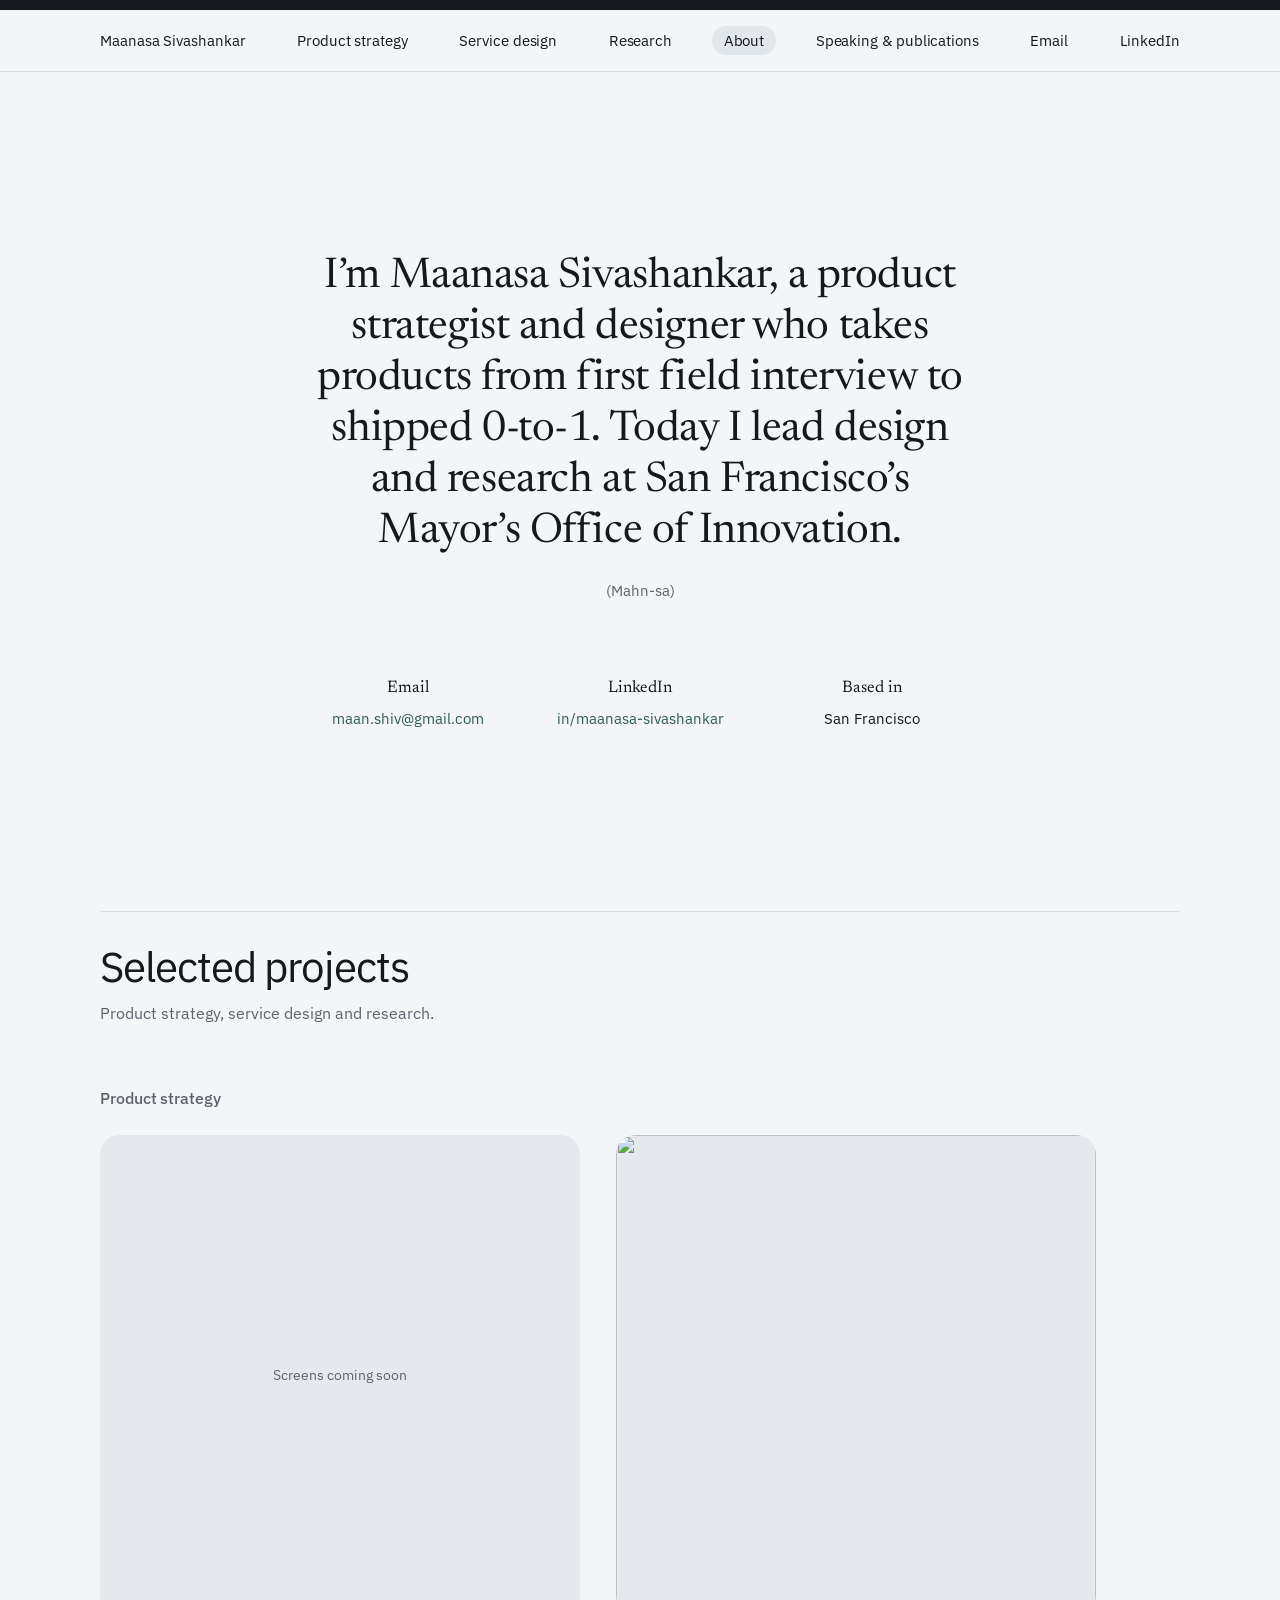
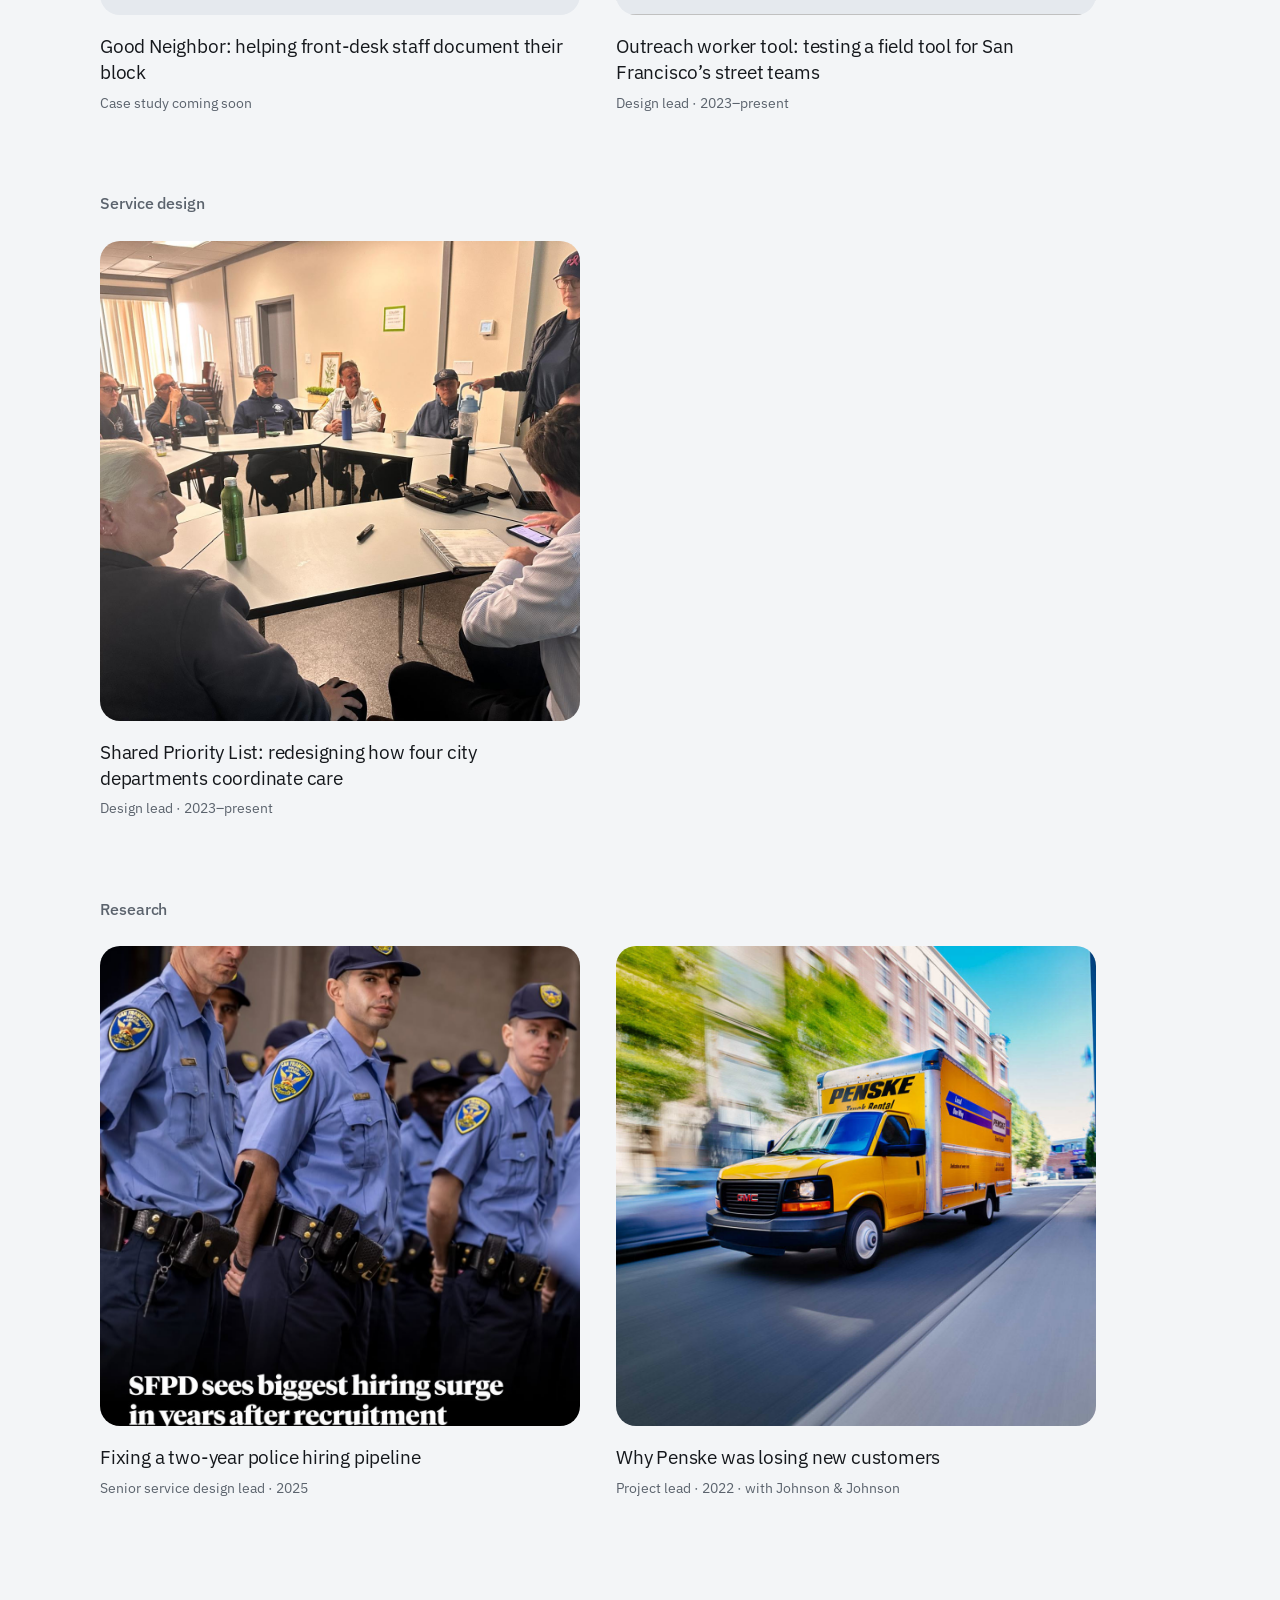
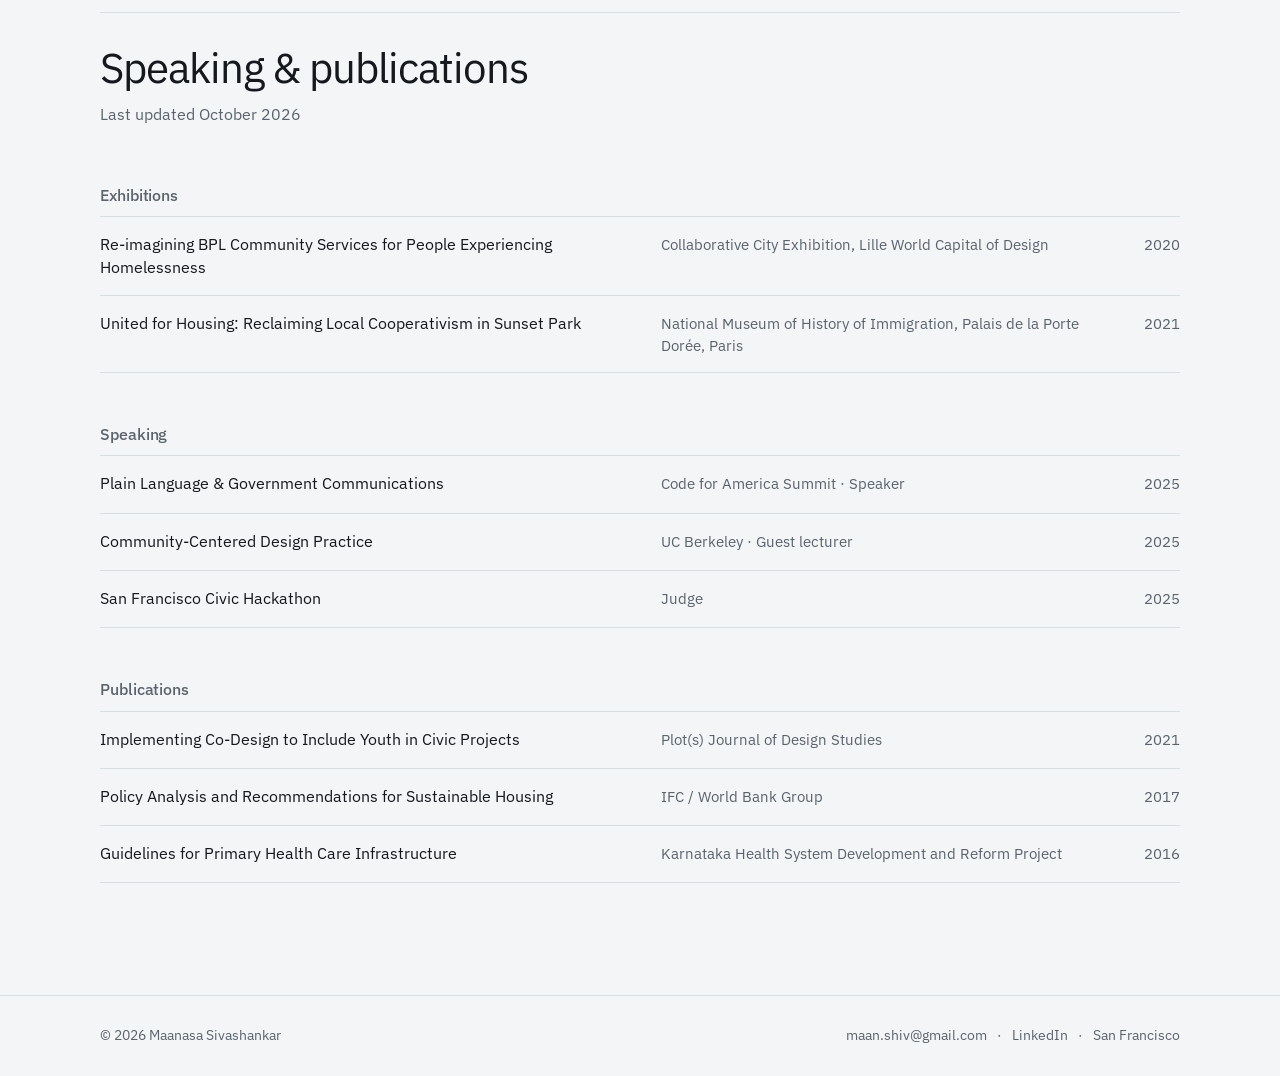
==== commit 947acd64: "Restructure case studies around one core skill each - Product strategy / Service design / Research g" ====
--- a/index.html
+++ b/index.html
@@ -15,7 +15,9 @@
     <nav class="container nav" aria-label="Primary">
       <a href="index.html" class="nav-name">Maanasa Sivashankar</a>
       <ul class="nav-links" id="site-nav">
-        <li><a href="index.html#work">Work</a></li>
+        <li><a href="index.html#product-strategy">Product strategy</a></li>
+        <li><a href="index.html#service-design">Service design</a></li>
+        <li><a href="index.html#research">Research</a></li>
         <li><a href="index.html#about">About</a></li>
         <li><a href="index.html#credentials">Speaking &amp; publications</a></li>
         <li><a href="mailto:maan.shiv@gmail.com">Email</a></li>
@@ -48,14 +50,14 @@
     <section id="work" class="home-section" aria-labelledby="work-heading">
       <div class="section-head">
         <h2 id="work-heading" class="section-heading">Selected projects</h2>
-        <p class="section-sub">Product strategy and 0-to-1 work, then service design and research.</p>
-      </div>
-
-      <div class="project-group">
+        <p class="section-sub">Product strategy, service design and research.</p>
+      </div>
+
+      <div class="project-group" id="product-strategy">
         <div class="group-header">
-          <h3 class="group-heading">Product</h3>
-        </div>
-        <div class="project-track" tabindex="0" role="region" aria-label="Product projects, scrollable">
+          <h3 class="group-heading">Product strategy</h3>
+        </div>
+        <div class="project-track" tabindex="0" role="region" aria-label="Product strategy projects, scrollable">
           <ul class="project-list">
             <li>
               <article class="project-row project-row--static">
@@ -71,10 +73,31 @@
             <li>
               <a href="project-2.html" class="project-row">
                 <div class="project-thumb">
+                  <img src="projects-05.png" alt="" loading="lazy" />
+                </div>
+                <div class="project-text">
+                  <h4 class="project-title"><span class="hl">Outreach worker tool: testing a field tool for San Francisco&rsquo;s street teams</span></h4>
+                  <p class="project-meta-line">Design lead &middot; 2023&ndash;present</p>
+                </div>
+              </a>
+            </li>
+          </ul>
+        </div>
+      </div>
+
+      <div class="project-group" id="service-design">
+        <div class="group-header">
+          <h3 class="group-heading">Service design</h3>
+        </div>
+        <div class="project-track" tabindex="0" role="region" aria-label="Service design projects, scrollable">
+          <ul class="project-list">
+            <li>
+              <a href="project-5.html" class="project-row">
+                <div class="project-thumb">
                   <img src="project2-title.jpeg" alt="" loading="lazy" />
                 </div>
                 <div class="project-text">
-                  <h4 class="project-title"><span class="hl">Coordinating care across San Francisco&rsquo;s homeless response</span></h4>
+                  <h4 class="project-title"><span class="hl">Shared Priority List: redesigning how four city departments coordinate care</span></h4>
                   <p class="project-meta-line">Design lead &middot; 2023&ndash;present</p>
                 </div>
               </a>
@@ -83,11 +106,11 @@
         </div>
       </div>
 
-      <div class="project-group">
+      <div class="project-group" id="research">
         <div class="group-header">
-          <h3 class="group-heading">Service design &amp; research</h3>
-        </div>
-        <div class="project-track" tabindex="0" role="region" aria-label="Service design and research projects, scrollable">
+          <h3 class="group-heading">Research</h3>
+        </div>
+        <div class="project-track" tabindex="0" role="region" aria-label="Research projects, scrollable">
           <ul class="project-list">
             <li>
               <a href="project-1.html" class="project-row">
@@ -96,7 +119,7 @@
                 </div>
                 <div class="project-text">
                   <h4 class="project-title"><span class="hl">Fixing a two-year police hiring pipeline</span></h4>
-                  <p class="project-meta-line">Service design lead &middot; 2025</p>
+                  <p class="project-meta-line">Senior service design lead &middot; 2025</p>
                 </div>
               </a>
             </li>
@@ -107,18 +130,7 @@
                 </div>
                 <div class="project-text">
                   <h4 class="project-title"><span class="hl">Why Penske was losing new customers</span></h4>
-                  <p class="project-meta-line">Project lead &middot; 2022</p>
-                </div>
-              </a>
-            </li>
-            <li>
-              <a href="project-4.html" class="project-row">
-                <div class="project-thumb">
-                  <img src="jnj.png" alt="" loading="lazy" />
-                </div>
-                <div class="project-text">
-                  <h4 class="project-title"><span class="hl">Mapping Johnson &amp; Johnson&rsquo;s product-labeling operations</span></h4>
-                  <p class="project-meta-line">Senior design strategist &middot; 2023</p>
+                  <p class="project-meta-line">Project lead &middot; 2022 &middot; with Johnson &amp; Johnson</p>
                 </div>
               </a>
             </li>
--- a/css/style.css
+++ b/css/style.css
@@ -1,15 +1,15 @@
 :root {
-  /* "Research notebook" identity: warm paper, ink, hairlines.
+  /* "Research notebook" identity: cool paper, ink, hairlines.
      Colour comes from project images; the accent is reserved for links + active nav. */
-  --bg: #F7F5F0;           /* warm paper */
-  --fg: #1A1A17;           /* ink */
-  --muted: #6B6A64;
+  --bg: #F3F5F7;           /* cool paper */
+  --fg: #15181C;           /* ink */
+  --muted: #5B636D;
   --accent: #2F5D50;       /* deep green — links + active nav only */
-  --highlight: #F4D35E;    /* sticky-note yellow — hover marker only */
-  --border: #DEDBD3;       /* hairline */
-  --rule: #DEDBD3;         /* separators use the same hairline */
-  --mat: #EDEAE3;          /* paper-tone mat behind images */
-  --card: #EFECE5;         /* card surface on the paper background */
+  --highlight: #BFE0F5;    /* pale sky blue — hover marker only */
+  --border: #D8DDE3;       /* hairline */
+  --rule: #D8DDE3;         /* separators use the same hairline */
+  --mat: #E5E9EE;          /* cool mat behind images */
+  --card: #EAEEF2;         /* card surface on the paper background */
   --max-width: 1144px;     /* ~1080px content + 32px gutters */
   --prose-width: 720px;
   --radius: 4px;
@@ -119,7 +119,7 @@
   list-style: none;
 }
 
-@media (min-width: 641px) {
+@media (min-width: 981px) {
   /* Let every item (name + links) be distributed evenly across the row. */
   .nav-links {
     display: contents;
@@ -136,7 +136,7 @@
 
 .nav-links a[aria-current="location"],
 .nav-links a[aria-current="page"] {
-  background-color: #E8E5DD;
+  background-color: #E2E7EC;
   color: var(--fg);
 }
 
@@ -149,6 +149,63 @@
   line-height: 1;
   padding: 4px 6px;
   color: var(--fg);
+}
+
+/* Eight nav items: tighten type and spacing so they stay on one row down
+   to ~981px; below that the row collapses into the toggle menu. */
+@media (max-width: 1180px) {
+  .nav { gap: 8px; }
+  .nav-name,
+  .nav-links a {
+    font-size: 0.9rem;
+    padding: 4px 10px;
+  }
+  .nav-name { margin-left: -10px; }
+}
+
+@media (min-width: 981px) and (max-width: 1180px) {
+  .nav-links > li:last-child a { margin-right: -10px; }
+}
+
+@media (max-width: 980px) {
+  .nav-name,
+  .nav-links a {
+    font-size: 0.95rem;
+    padding: 4px 12px;
+  }
+  .nav-name { margin-left: -12px; }
+
+  .nav-toggle {
+    display: block;
+    margin-left: auto;
+  }
+
+  .nav-links {
+    display: none;
+    position: absolute;
+    top: 100%;
+    left: 0;
+    right: 0;
+    flex-direction: column;
+    align-items: flex-start;
+    background: var(--bg);
+    padding: 16px 32px 20px;
+    gap: 14px;
+    margin-left: 0;
+    border-bottom: 1px solid var(--rule);
+  }
+
+  .nav-links.open {
+    display: flex;
+  }
+
+  .nav-links a {
+    margin-left: -12px;
+  }
+}
+
+@media (max-width: 640px) {
+  .nav-links { padding: 16px 20px 20px; }
 }
 
 /* ---------- Page sections ---------- */
@@ -217,8 +274,9 @@
 }
 
 .intro,
-.home-section {
-  scroll-margin-top: 80px;
+.home-section,
+.project-group {
+  scroll-margin-top: 96px;
 }
 
 .nowrap {
@@ -250,7 +308,7 @@
 
 .contact-row {
   display: grid;
-  grid-template-columns: repeat(3, 200px);
+  grid-template-columns: repeat(3, minmax(0, 200px));
   justify-content: center;
   gap: 24px 32px;
   margin-top: 72px;
@@ -1194,42 +1252,6 @@
   .container {
     padding-left: 20px;
     padding-right: 20px;
-  }
-
-  .nav {
-    padding-top: 16px;
-    padding-bottom: 16px;
-  }
-
-  .nav-toggle {
-    display: block;
-    margin-left: auto;
-  }
-
-  .nav-links {
-    display: none;
-    position: absolute;
-    top: 100%;
-    left: 0;
-    right: 0;
-    flex-direction: column;
-    background: var(--bg);
-    padding: 16px 20px 20px;
-    gap: 14px;
-    margin-left: 0;
-    border-bottom: 1px solid var(--rule);
-  }
-
-  .nav-links.open {
-    display: flex;
-  }
-
-  .nav-links {
-    align-items: flex-start;
-  }
-
-  .nav-links a {
-    margin-left: -12px;
   }
 
   .page-lede {
@@ -1347,7 +1369,7 @@
   margin: 36px 0;
   padding: 20px 24px;
   border-left: 3px solid var(--accent);
-  background: rgba(250, 246, 240, 0.65);
+  background: rgba(248, 250, 251, 0.65);
   max-width: var(--prose-width);
 }
 
@@ -2187,7 +2209,7 @@
 body.cs-redesign {
   --cs-ink: var(--fg);
   --cs-muted: var(--muted);
-  --cs-faint: var(--muted);     /* was #97918a — too light on paper for AA */
+  --cs-faint: var(--muted);     /* was a lighter grey — too light on paper for AA */
   --cs-line: var(--border);
   --cs-line-soft: var(--card);
   --cs-accent: var(--fg);       /* accent is reserved for links + nav; case-study emphasis uses ink */
@@ -2530,14 +2552,14 @@
   display: flex;
   flex-direction: column;
   padding: 26px 26px 24px;
-  background: #FBFAF7;
+  background: #F8FAFB;
   border: 1px solid var(--cs-line);
   border-radius: 12px;
 }
 body.cs-redesign .cs-option-chosen {
   border-color: var(--cs-accent);
   box-shadow: 0 0 0 1px var(--cs-accent);
-  background: #FBFAF7;
+  background: #F8FAFB;
 }
 body.cs-redesign .cs-option-head {
   display: flex;
@@ -2624,7 +2646,7 @@
   text-align: center;
   border: 2px dashed var(--cs-line);
   border-radius: 10px;
-  background: repeating-linear-gradient(45deg, #EFECE5, #EFECE5 12px, #E9E6DE 12px, #E9E6DE 24px);
+  background: repeating-linear-gradient(45deg, #EAEEF2, #EAEEF2 12px, #E2E7EC 12px, #E2E7EC 24px);
 }
 body.cs-redesign .cs-placeholder-tag {
   font-size: 0.68rem;
@@ -3044,7 +3066,7 @@
   padding: 34px 34px;
   background: var(--fg);
   border-radius: 12px;
-  color: #f6f3ee;
+  color: #F1F4F7;
 }
 body.cs-redesign .cs-proof-lead {
   font-size: clamp(1.15rem, 2vw, 1.45rem);
@@ -3068,14 +3090,14 @@
   padding-left: 22px;
   font-size: 0.98rem;
   line-height: 1.55;
-  color: #d9d4cc;
+  color: #D3D9E0;
 }
 body.cs-redesign .cs-proof-points li::before {
   content: "\2192";
   position: absolute;
   left: 0;
   top: 0;
-  color: #d9d4cc;
+  color: #D3D9E0;
   font-weight: 700;
 }
 body.cs-redesign .cs-proof-points strong { color: #fff; font-weight: 600; }
@@ -3153,3 +3175,161 @@
   font-size: 0.95rem;
   letter-spacing: 0.01em;
 }
+
+/* =========================================================================
+   CASE-STUDY TEMPLATE v2 (scoped to body.cs-redesign)
+   Core-skill line, five-item fact box, two-up needs, hero crop modifier,
+   secondary "same method" band.
+   ========================================================================= */
+
+/* ---------- CORE SKILL line (above the hero image) ---------- */
+body.cs-redesign .cs-skill {
+  display: block;
+  font-family: var(--font-sans);
+  font-size: 0.95rem;
+  font-weight: 500;
+  line-height: 1.4;
+  letter-spacing: -0.005em;
+  color: var(--cs-muted);
+  margin: 0;
+}
+
+/* Hero crop: centre the image instead of anchoring to its top edge. */
+body.cs-redesign .cs-hero-media--center img {
+  object-position: center 62%;
+}
+
+/* ---------- FACT BOX (replaces the .cs-meta strip) ---------- */
+body.cs-redesign .cs-facts {
+  display: grid;
+  grid-template-columns: 1.35fr 1.15fr 1.15fr 0.75fr 1.35fr;
+  gap: 28px 32px;
+  max-width: var(--cs-wide);
+  margin: 56px auto 0;
+  padding-top: 32px;
+  padding-bottom: 32px;
+  border-top: 1px solid var(--cs-line);
+  border-bottom: 1px solid var(--cs-line);
+}
+body.cs-redesign .cs-fact {
+  display: flex;
+  flex-direction: column;
+  gap: 8px;
+  min-width: 0;
+}
+body.cs-redesign .cs-fact-label {
+  font-size: 0.7rem;
+  font-weight: 600;
+  text-transform: uppercase;
+  letter-spacing: 0.11em;
+  color: var(--cs-faint);
+}
+body.cs-redesign .cs-fact-value {
+  font-size: 0.93rem;
+  font-weight: 500;
+  line-height: 1.45;
+  letter-spacing: -0.01em;
+  color: var(--cs-ink);
+}
+@media (max-width: 860px) {
+  body.cs-redesign .cs-facts { grid-template-columns: repeat(2, minmax(0, 1fr)); }
+  body.cs-redesign .cs-fact--wide { grid-column: 1 / -1; }
+}
+@media (max-width: 560px) {
+  body.cs-redesign .cs-facts { grid-template-columns: 1fr; gap: 22px; }
+}
+
+/* ---------- Two-up needs (contrasting two users) ---------- */
+body.cs-redesign .cs-needs--two {
+  grid-template-columns: repeat(2, minmax(0, 1fr));
+}
+@media (max-width: 860px) {
+  body.cs-redesign .cs-needs--two { grid-template-columns: 1fr; }
+}
+
+/* Metrics: allow four boxes in a row (2×2 on tablet). */
+body.cs-redesign .cs-metrics--four {
+  grid-template-columns: repeat(4, 1fr);
+}
+@media (max-width: 1100px) {
+  body.cs-redesign .cs-metrics--four { grid-template-columns: repeat(2, 1fr); }
+}
+@media (max-width: 560px) {
+  body.cs-redesign .cs-metrics--four { grid-template-columns: 1fr; }
+}
+
+/* Simple bulleted list inside a reading column */
+body.cs-redesign .cs-bullets {
+  margin: 0 0 1.15rem;
+  padding-left: 1.2rem;
+  display: flex;
+  flex-direction: column;
+  gap: 0.6rem;
+}
+body.cs-redesign .cs-bullets li {
+  font-size: 1.0625rem;
+  line-height: 1.65;
+  color: var(--fg);
+}
+
+/* ---------- SAME METHOD band (secondary, shorter case on the same page) ---------- */
+body.cs-redesign .cs-section--secondary {
+  margin-top: 6.5rem;
+  border-top: 1px solid var(--cs-line);
+}
+body.cs-redesign .cs-facts--compact {
+  grid-template-columns: repeat(3, minmax(0, 1fr));
+  margin-top: 0;
+}
+@media (max-width: 560px) {
+  body.cs-redesign .cs-facts--compact { grid-template-columns: 1fr; }
+}
+
+/* Proof band: keep the lead white (beats .cs-col p) and align the band with
+   the reading column's inner edges instead of its padding box. */
+body.cs-redesign .cs-proof .cs-proof-lead { color: #fff; }
+body.cs-redesign .cs-proof.cs-col {
+  width: calc(100% - 64px);
+  max-width: calc(var(--cs-read) - 64px);
+  margin-left: auto;
+  margin-right: auto;
+}
+@media (max-width: 560px) {
+  body.cs-redesign .cs-proof.cs-col { padding: 26px 22px; }
+}
+body.cs-redesign .cs-metrics--four .cs-metric-figure {
+  font-size: 1.7rem;
+  white-space: nowrap;
+}
+
+/* Consistent vertical rhythm between blocks inside a section (figures, grids,
+   strips set their own `margin: 0 auto`, which otherwise cancels the gap). */
+body.cs-redesign main .cs-section > * + * {
+  margin-top: 2rem;
+}
+body.cs-redesign figure.cs-figure--narrow { max-width: 720px; }
+body.cs-redesign .cs-section--secondary { padding-bottom: 5.5rem; }
+
+/* Phone: match the reading column gutters to the 20px page gutter. */
+@media (max-width: 640px) {
+  body.cs-redesign .cs-col,
+  body.cs-redesign .cs-col-wide,
+  body.cs-redesign figure.cs-figure,
+  body.cs-redesign .cs-figure-grid {
+    padding-left: 20px;
+    padding-right: 20px;
+  }
+  body.cs-redesign .cs-proof.cs-col { width: calc(100% - 40px); }
+  body.cs-redesign .cs-scale.cs-col { padding-left: 20px; padding-right: 20px; }
+}
+
+/* Quotes sit inside the reading column (border on the text edge). */
+body.cs-redesign .cs-quote {
+  width: calc(100% - 64px);
+  max-width: calc(var(--cs-read) - 64px);
+  margin-left: auto;
+  margin-right: auto;
+}
+@media (max-width: 640px) {
+  body.cs-redesign .cs-quote { width: calc(100% - 40px); padding-left: 18px; }
+}
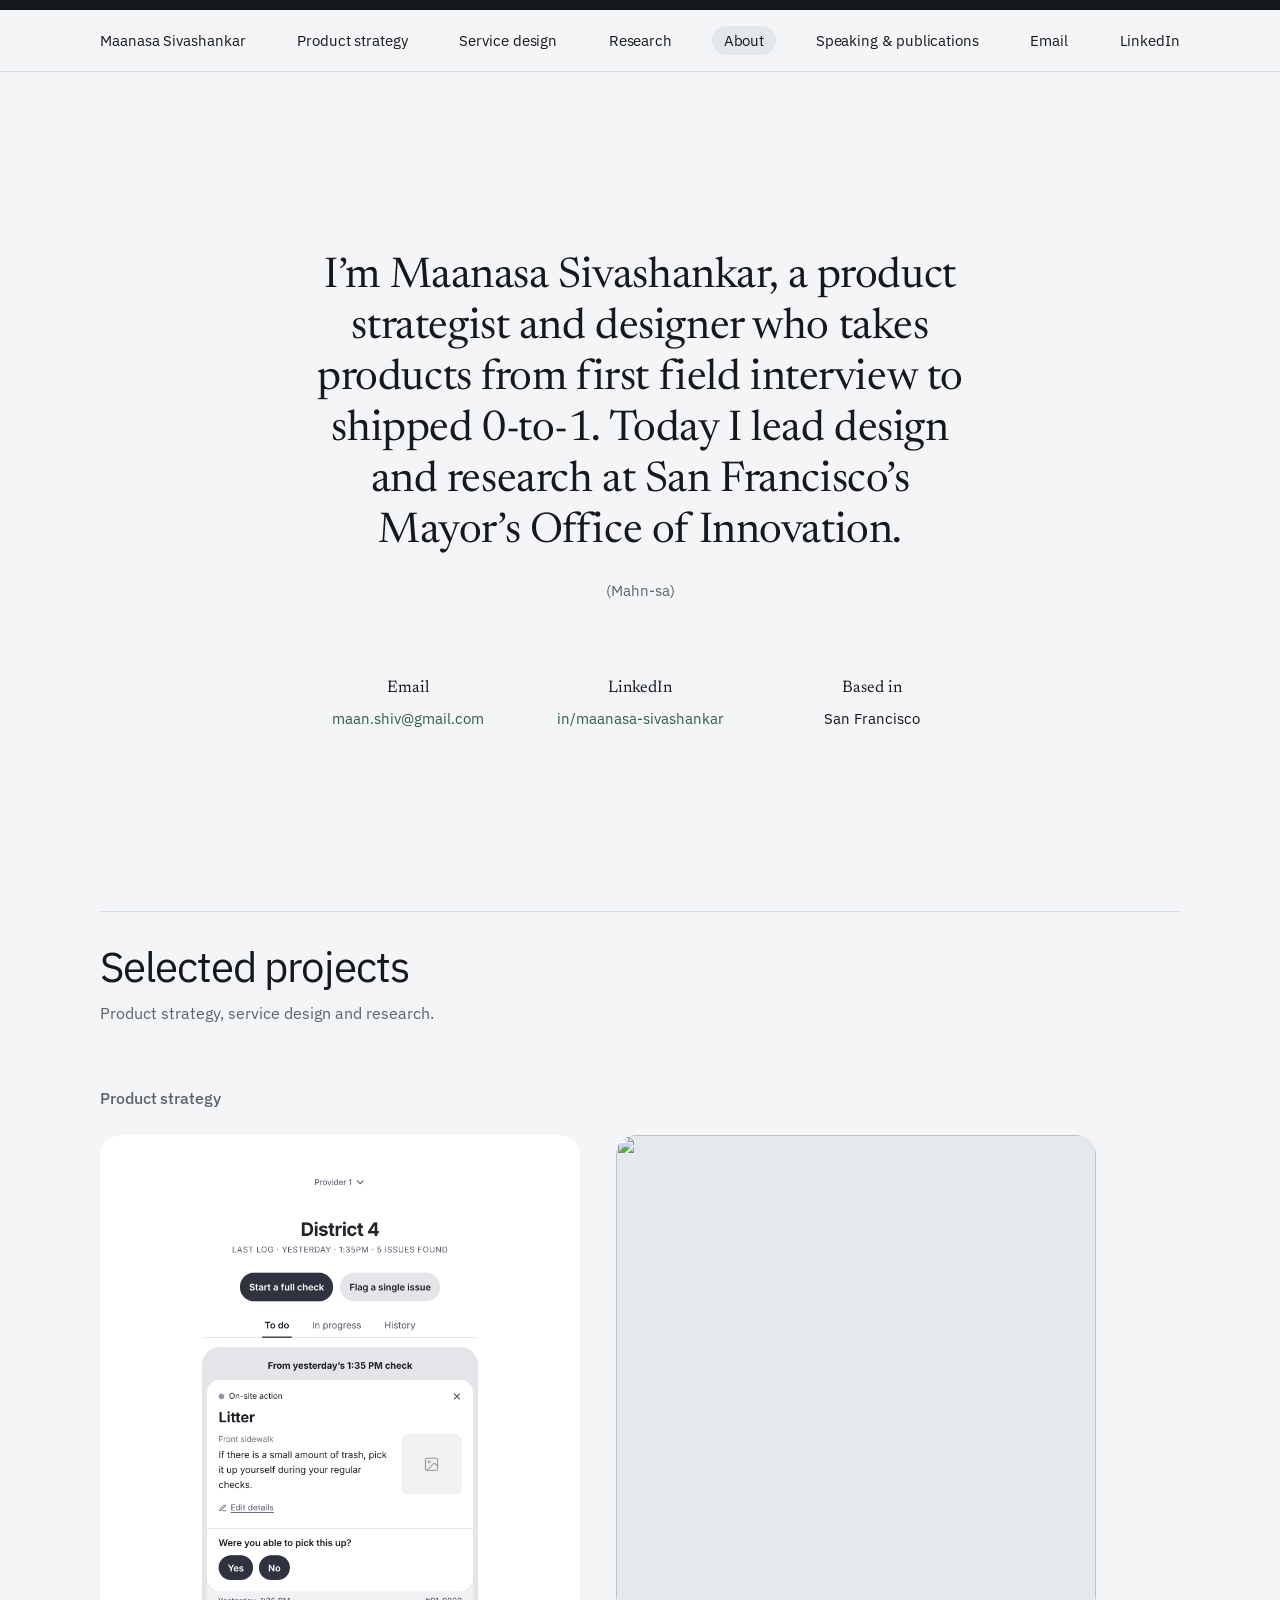
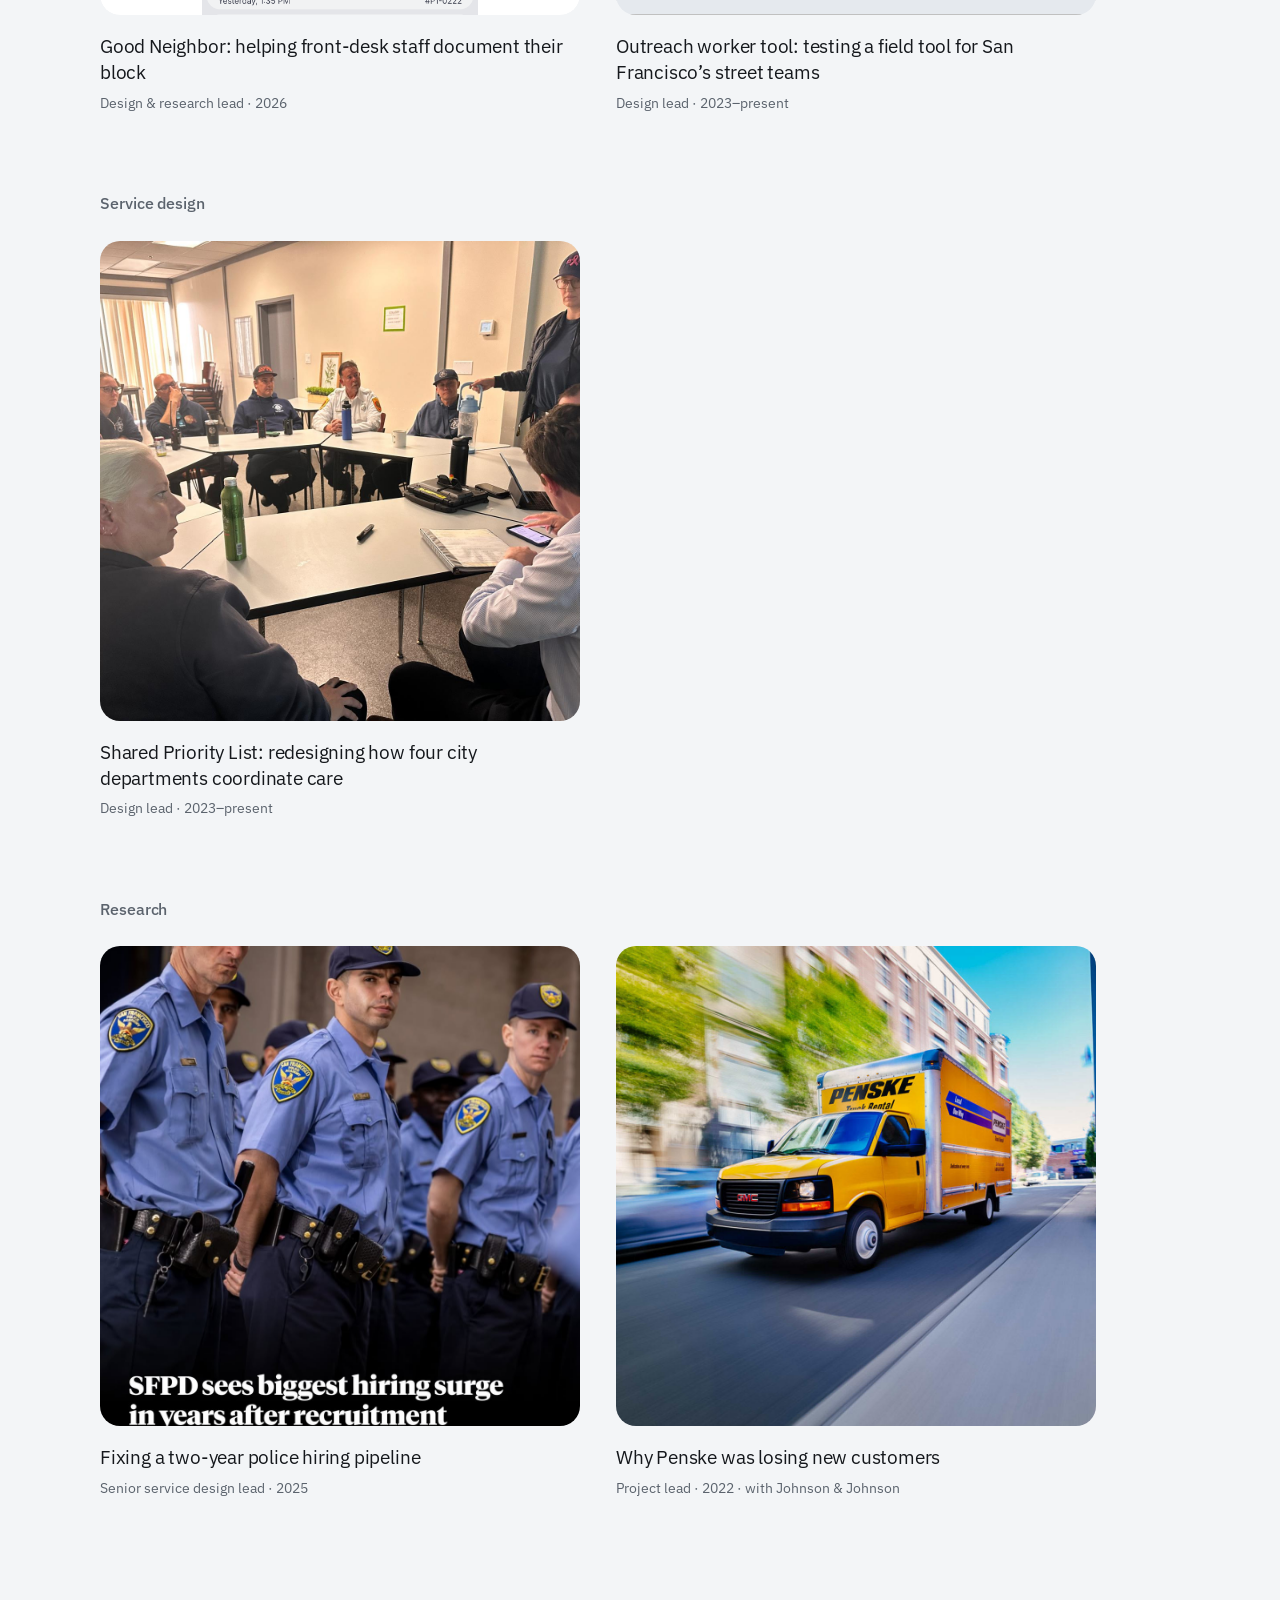
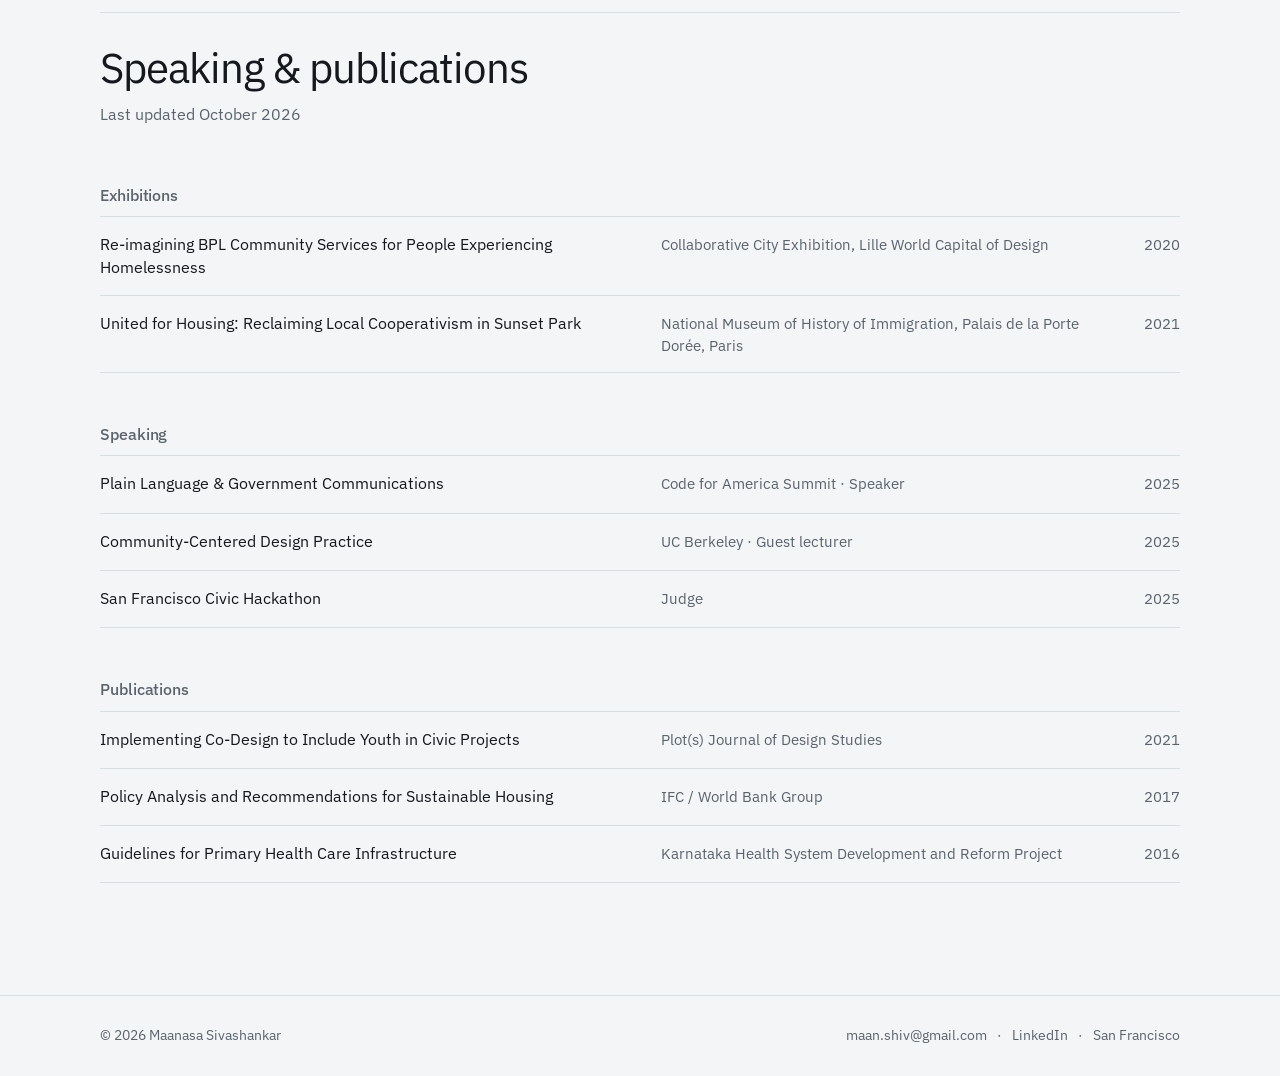
==== commit 00d51eec: "Add Good Neighbor case study and simplify service design page - New good-neighbor.html with five ano" ====
--- a/index.html
+++ b/index.html
@@ -60,15 +60,15 @@
         <div class="project-track" tabindex="0" role="region" aria-label="Product strategy projects, scrollable">
           <ul class="project-list">
             <li>
-              <article class="project-row project-row--static">
-                <div class="project-thumb project-thumb--placeholder">
-                  <span class="project-thumb-label">Screens coming soon</span>
+              <a href="good-neighbor.html" class="project-row">
+                <div class="project-thumb project-thumb--top">
+                  <img src="gnp-03-home-todo.png" alt="" loading="lazy" />
                 </div>
                 <div class="project-text">
                   <h4 class="project-title"><span class="hl">Good Neighbor: helping front-desk staff document their block</span></h4>
-                  <p class="project-soon">Case study coming soon</p>
-                </div>
-              </article>
+                  <p class="project-meta-line">Design &amp; research lead &middot; 2026</p>
+                </div>
+              </a>
             </li>
             <li>
               <a href="project-2.html" class="project-row">
--- a/css/style.css
+++ b/css/style.css
@@ -3333,3 +3333,165 @@
 @media (max-width: 640px) {
   body.cs-redesign .cs-quote { width: calc(100% - 40px); padding-left: 18px; }
 }
+
+/* =========================================================================
+   GOOD NEIGHBOR (good-neighbor.html): app screens shown as device frames
+   on the --mat background. Scoped to body.cs-redesign.
+   ========================================================================= */
+body.cs-redesign .gnp-frame {
+  flex: none;
+  border-radius: 20px;
+  overflow: hidden;
+  border: 1px solid var(--cs-line);
+  background: #fff;
+  box-shadow: 0 1px 2px rgba(21, 24, 28, 0.05), 0 14px 32px -20px rgba(21, 24, 28, 0.3);
+}
+body.cs-redesign .gnp-frame img {
+  display: block;
+  width: auto;
+  max-width: none;
+  height: var(--gnp-h, 600px);
+  margin: 0;
+  border: 0;
+  border-radius: 0;
+  object-fit: contain;
+  object-position: top center;
+}
+/* Very tall phone capture: show its lower half (routing + receipt). */
+body.cs-redesign .gnp-frame img.gnp-crop-bottom {
+  aspect-ratio: 11 / 21;
+  object-fit: cover;
+  object-position: bottom center;
+}
+
+/* Hero: a row of three screens on the mat band. */
+body.cs-redesign .cs-hero-media.gnp-hero {
+  --gnp-h: clamp(320px, 50vh, 440px);
+  display: flex;
+  justify-content: center;
+  align-items: flex-start;
+  gap: 28px;
+  padding: 32px;
+}
+body.cs-redesign .cs-hero-media.gnp-hero .gnp-frame img {
+  height: var(--gnp-h);
+  width: auto;
+  max-width: none;
+  object-fit: contain;
+  border: 0;
+  border-radius: 0;
+}
+body.cs-redesign .cs-hero-media.gnp-hero .gnp-frame img.gnp-crop-bottom {
+  object-fit: cover;
+  object-position: bottom center;
+}
+
+/* Key decisions: text beside its screen. */
+body.cs-redesign .gnp-decisions {
+  list-style: none;
+  margin: 0 auto;
+  padding: 0 32px;
+  max-width: var(--cs-read);
+  display: flex;
+  flex-direction: column;
+  gap: 40px;
+}
+body.cs-redesign .gnp-decision {
+  display: grid;
+  grid-template-columns: minmax(0, 1fr) auto;
+  gap: 48px;
+  align-items: center;
+  padding-top: 40px;
+  border-top: 1px solid var(--cs-line);
+}
+body.cs-redesign .gnp-decision--text { grid-template-columns: minmax(0, 1fr); }
+body.cs-redesign .gnp-decision .cs-num {
+  display: block;
+  margin-bottom: 10px;
+}
+body.cs-redesign .gnp-decision-title {
+  font-size: 1.25rem;
+  font-weight: 500;
+  line-height: 1.3;
+  letter-spacing: -0.015em;
+  color: var(--cs-ink);
+  margin: 0 0 10px;
+}
+body.cs-redesign .gnp-decision p {
+  font-size: 1.0625rem;
+  line-height: 1.65;
+  color: var(--fg);
+  margin: 0;
+  max-width: 34rem;
+}
+body.cs-redesign .gnp-device {
+  margin: 0;
+  padding: 28px;
+  background: var(--mat);
+  border-radius: 16px;
+  --gnp-h: 600px;
+}
+
+@media (max-width: 860px) {
+  body.cs-redesign .gnp-decision {
+    grid-template-columns: minmax(0, 1fr);
+    gap: 24px;
+  }
+  body.cs-redesign .gnp-device { justify-self: center; }
+}
+
+@media (max-width: 640px) {
+  body.cs-redesign .gnp-decisions { padding: 0 20px; gap: 32px; }
+  body.cs-redesign .gnp-decision { padding-top: 32px; }
+  body.cs-redesign .gnp-device {
+    justify-self: stretch;
+    padding: 16px;
+  }
+  body.cs-redesign .gnp-device .gnp-frame { max-height: 620px; }
+  body.cs-redesign .gnp-device .gnp-frame img {
+    width: 100%;
+    height: auto;
+  }
+  /* Hero: horizontal scroll inside the band (never the page). */
+  body.cs-redesign .cs-hero-media.gnp-hero {
+    --gnp-h: 400px;
+    justify-content: flex-start;
+    overflow-x: auto;
+    gap: 16px;
+    padding: 20px;
+    scroll-snap-type: x mandatory;
+  }
+  body.cs-redesign .cs-hero-media.gnp-hero .gnp-frame { scroll-snap-align: center; }
+}
+
+/* Homepage thumb anchored to the top of a tall app screen. */
+.project-thumb--top img { object-position: top center; }
+
+/* Tablet captures have wide side margins: frame at 2:3 and zoom into the
+   content column so the UI stays legible. --gnp-zt shifts the window down. */
+body.cs-redesign .gnp-frame--zoom {
+  position: relative;
+  height: var(--gnp-h, 600px);
+  aspect-ratio: 2 / 3;
+}
+body.cs-redesign .gnp-frame--zoom img,
+body.cs-redesign .cs-hero-media.gnp-hero .gnp-frame--zoom img {
+  position: absolute;
+  top: var(--gnp-zt, 0%);
+  left: -35%;
+  width: 170%;
+  max-width: none;
+  height: auto;
+}
+body.cs-redesign .gnp-frame--mid { --gnp-zt: -37%; }
+body.cs-redesign .gnp-frame--mid img { left: -25%; width: 150%; }
+@media (max-width: 640px) {
+  body.cs-redesign .gnp-device .gnp-frame--zoom {
+    width: 100%;
+    height: auto;
+    max-height: none;
+  }
+  body.cs-redesign .gnp-device .gnp-frame--zoom img { width: 170%; height: auto; margin: 0; }
+  body.cs-redesign .gnp-device .gnp-frame--mid img { width: 150%; }
+}
+body.cs-redesign .cs-hero-media.gnp-hero .gnp-frame--mid img { left: -25%; width: 150%; }
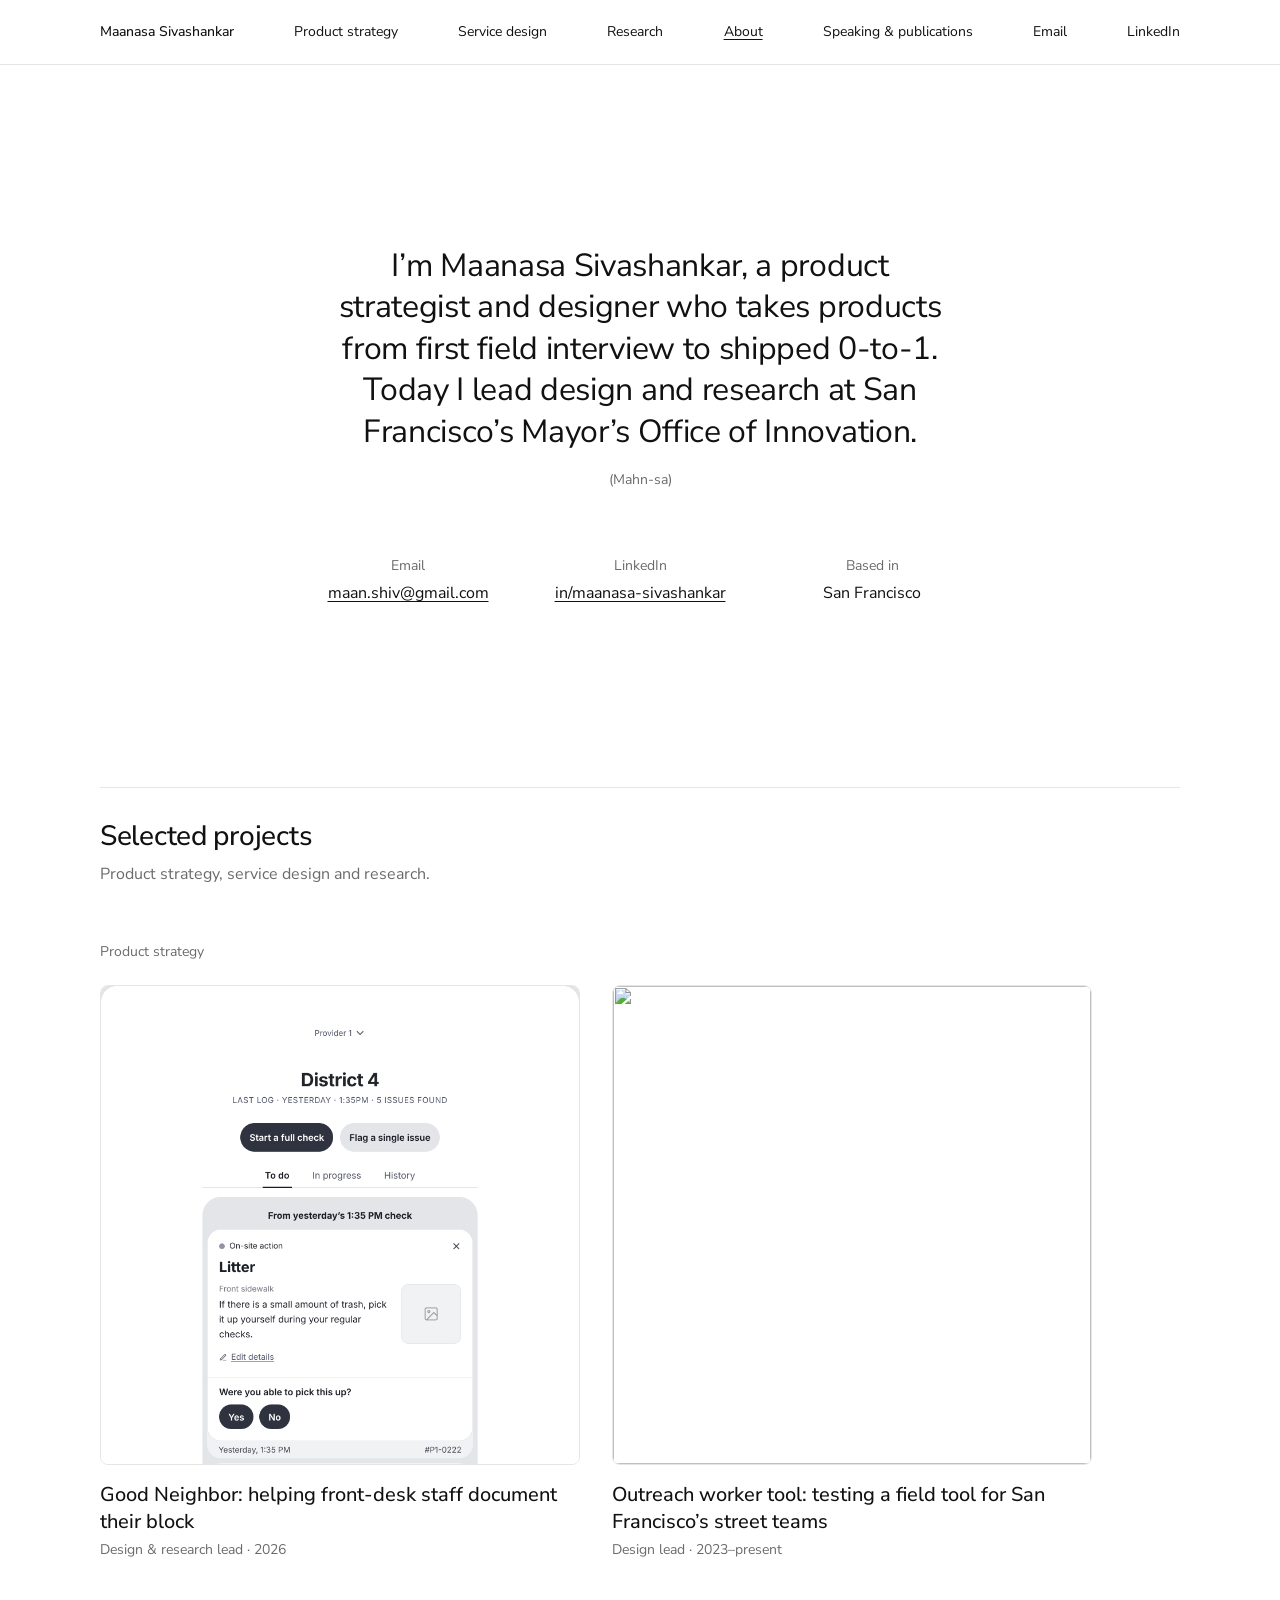
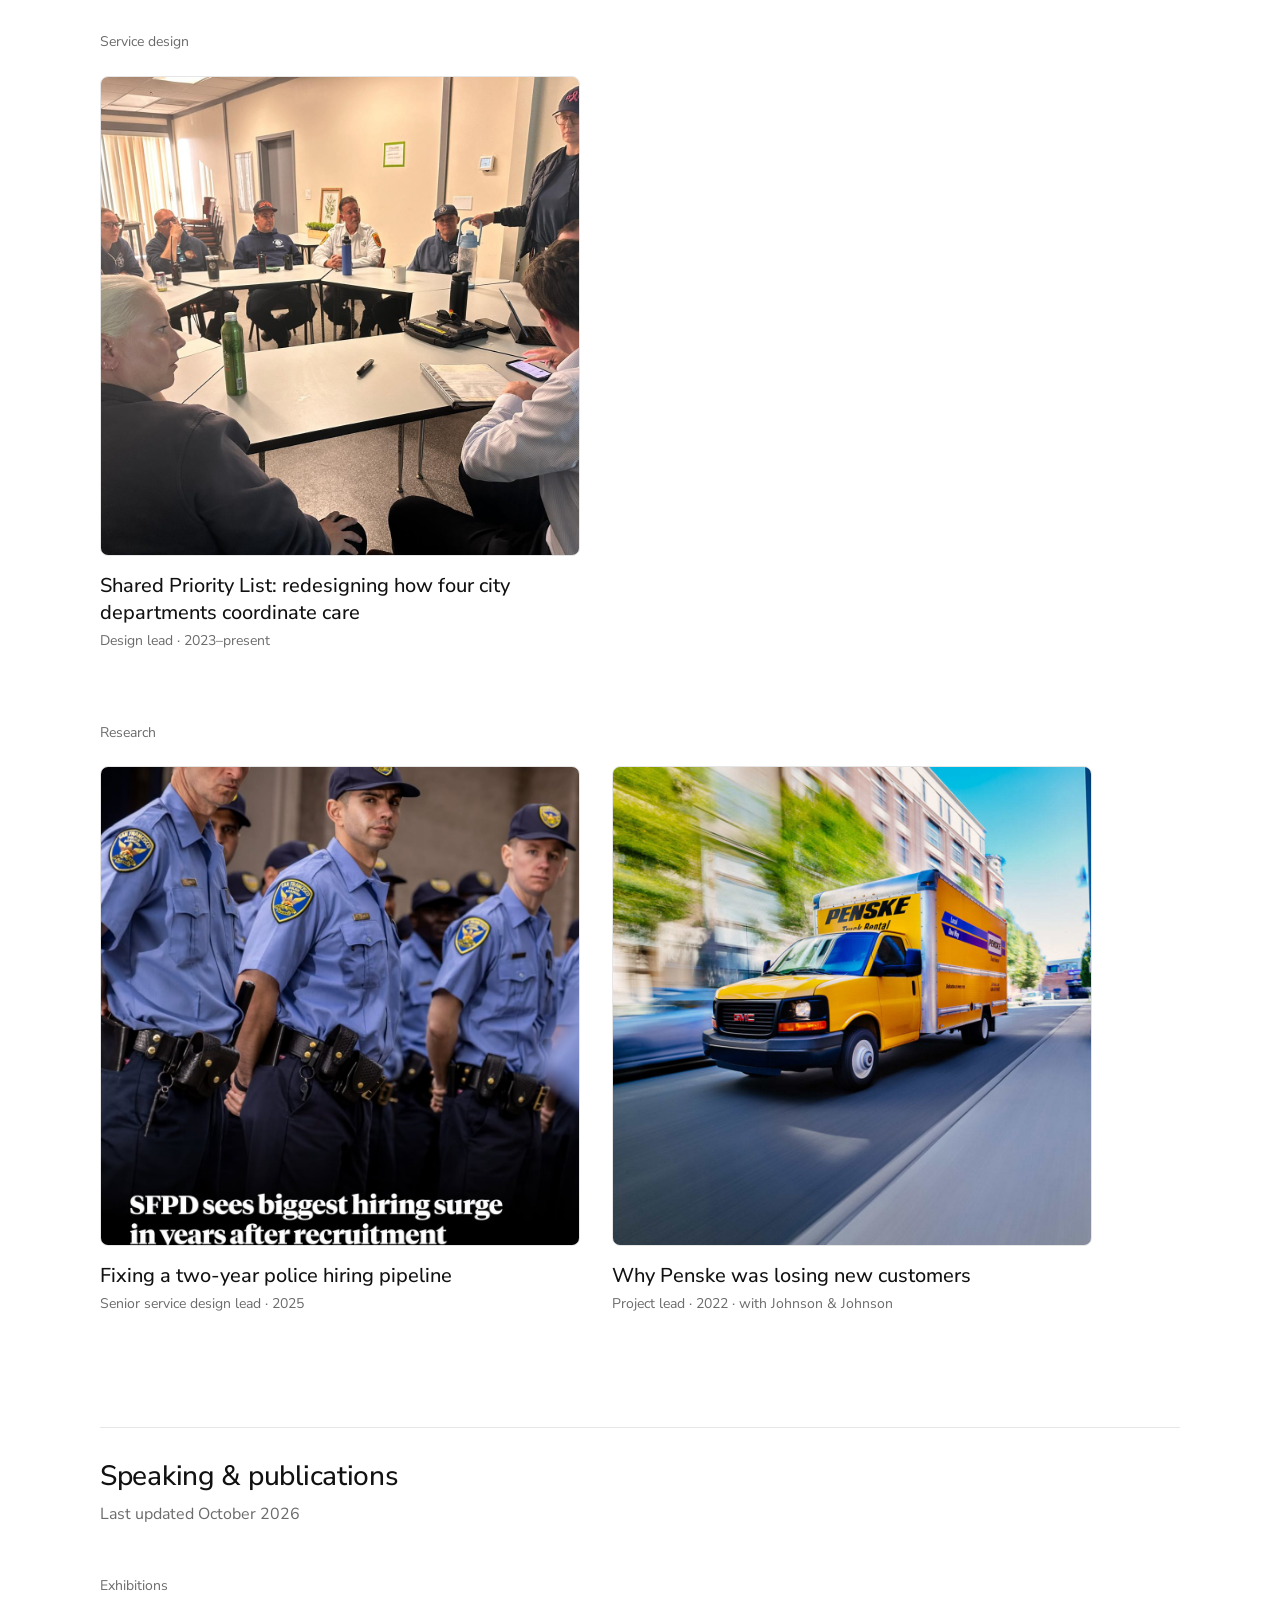
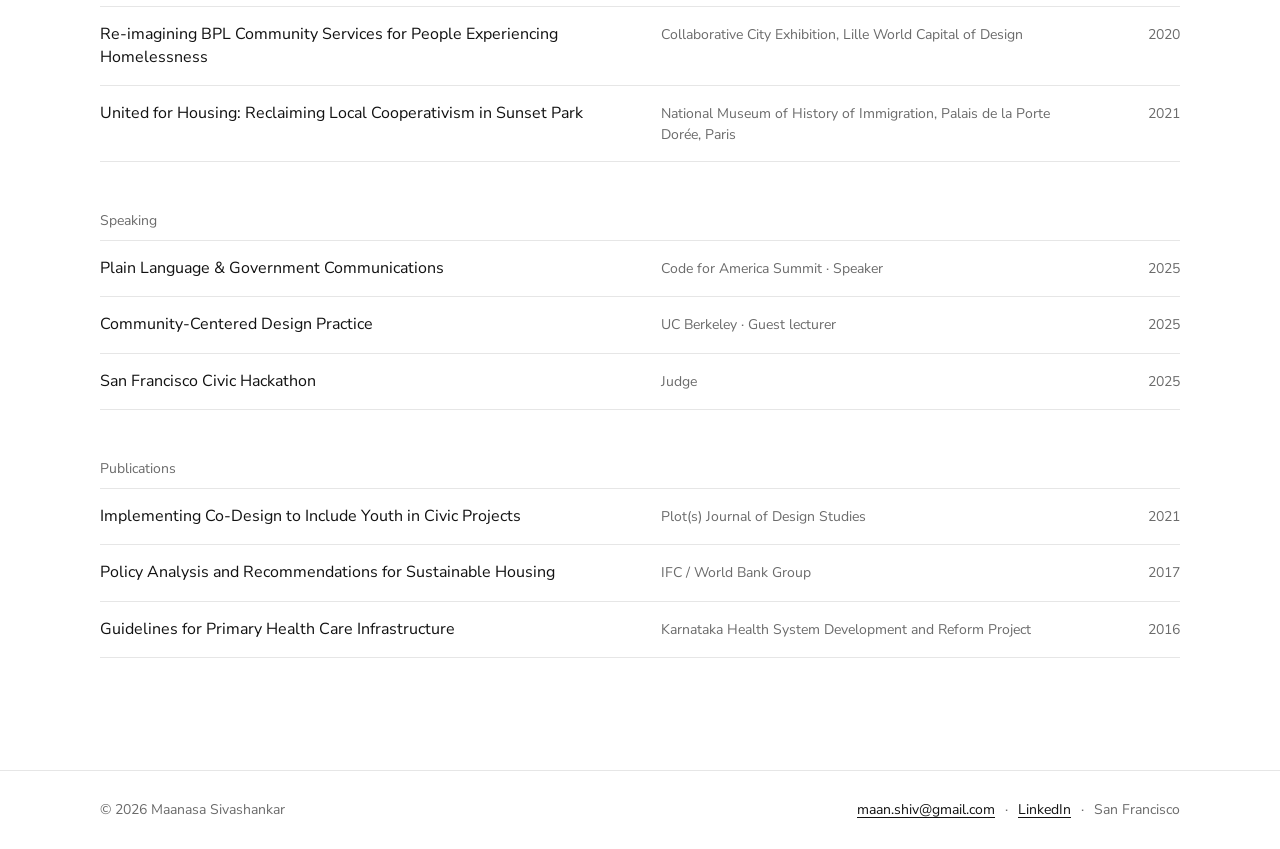
==== commit bffb8957: "Simplify visual system: one font, minimal palette, dark case studies - Nunito Sans only (400/500); o" ====
--- a/index.html
+++ b/index.html
@@ -7,7 +7,7 @@
   <meta name="description" content="Portfolio of Maanasa Sivashankar, a product strategist and designer taking products from first field interview to shipped 0-to-1 in civic tech, health and financial services." />
   <link rel="preconnect" href="https://fonts.googleapis.com" />
   <link rel="preconnect" href="https://fonts.gstatic.com" crossorigin />
-  <link href="https://fonts.googleapis.com/css2?family=IBM+Plex+Sans:wght@400;500;600&family=Newsreader:ital,opsz,wght@0,6..72,400;1,6..72,400&display=swap" rel="stylesheet" />
+  <link href="https://fonts.googleapis.com/css2?family=Nunito+Sans:opsz,wght@6..12,400;6..12,500&display=swap" rel="stylesheet" />
   <link rel="stylesheet" href="css/style.css" />
 </head>
 <body>
@@ -60,7 +60,7 @@
         <div class="project-track" tabindex="0" role="region" aria-label="Product strategy projects, scrollable">
           <ul class="project-list">
             <li>
-              <a href="good-neighbor.html" class="project-row">
+              <a href="project-6.html" class="project-row">
                 <div class="project-thumb project-thumb--top">
                   <img src="gnp-03-home-todo.png" alt="" loading="lazy" />
                 </div>
--- a/css/style.css
+++ b/css/style.css
@@ -1,21 +1,49 @@
 :root {
-  /* "Research notebook" identity: cool paper, ink, hairlines.
-     Colour comes from project images; the accent is reserved for links + active nav. */
-  --bg: #F3F5F7;           /* cool paper */
-  --fg: #15181C;           /* ink */
-  --muted: #5B636D;
-  --accent: #2F5D50;       /* deep green — links + active nav only */
-  --highlight: #BFE0F5;    /* pale sky blue — hover marker only */
-  --border: #D8DDE3;       /* hairline */
-  --rule: #D8DDE3;         /* separators use the same hairline */
-  --mat: #E5E9EE;          /* cool mat behind images */
-  --card: #EAEEF2;         /* card surface on the paper background */
+  /* Minimal system: five colours, one family, two weights.
+     The work (images) carries the colour; the page stays out of the way. */
+  --bg: #FFFFFF;
+  --fg: #111111;
+  --muted: #6B6B6B;        /* meta, captions, labels, secondary text */
+  --line: #E6E6E6;         /* all borders, dividers, rules */
+  --mat: #F5F5F5;          /* behind placeholder images / letterboxed screenshots only */
+  --border: var(--line);
+  --rule: var(--line);
+
+  --font-sans: "Nunito Sans", -apple-system, BlinkMacSystemFont, "Segoe UI", Roboto, Arial, sans-serif;
+  --font-serif: var(--font-sans);
+  --font-display: var(--font-sans);
+
+  /* Type scale */
+  --fs-meta: 14px;         /* meta, labels, captions */
+  --fs-body: 16px;
+  --fs-h3: 20px;           /* card titles, h3, ledes */
+  --fs-h2: 28px;           /* section headings */
+  --fs-h1: 40px;           /* page titles */
+  --fs-intro: clamp(1.5rem, 3vw, 2rem);   /* homepage statement, 24 -> 32px */
+
   --max-width: 1144px;     /* ~1080px content + 32px gutters */
-  --prose-width: 720px;
-  --radius: 4px;
-  --font-sans: "IBM Plex Sans", system-ui, sans-serif;
-  --font-serif: "Newsreader", Georgia, serif;
-  --font-display: var(--font-sans);
+  --prose-width: 68ch;
+  --radius: 8px;
+}
+
+/* Case-study pages: same system, dark. Everything reads from these tokens. */
+body.case-dark {
+  --bg: #000000;
+  --fg: #F2F2F2;
+  --muted: #A0A0A0;
+  --line: #2A2A2A;
+  --mat: #1A1A1A;
+  --border: var(--line);
+  --rule: var(--line);
+  color-scheme: dark;
+}
+
+@media (max-width: 640px) {
+  :root {
+    --fs-h3: 18px;
+    --fs-h2: 24px;
+    --fs-h1: 32px;
+  }
 }
 
 * {
@@ -36,28 +64,35 @@
   font-family: var(--font-sans);
   background: var(--bg);
   color: var(--fg);
-  line-height: 1.65;
-  font-size: 17px;
+  font-size: var(--fs-body);
+  font-weight: 400;
+  line-height: 1.6;
+  letter-spacing: 0;
   -webkit-font-smoothing: antialiased;
   -moz-osx-font-smoothing: grayscale;
   text-rendering: optimizeLegibility;
   overflow-x: hidden;
 }
 
+strong,
+b {
+  font-weight: 500;
+}
+
 a {
   color: var(--fg);
-  text-decoration: none;
-  transition: color 0.2s ease;
+  text-decoration: underline;
+  text-decoration-thickness: 1px;
+  text-underline-offset: 3px;
 }
 
 a:hover {
-  color: var(--accent);
+  color: var(--muted);
 }
 
 :focus-visible {
-  outline: 2px solid var(--accent);
+  outline: 2px solid var(--fg);
   outline-offset: 3px;
-  border-radius: 2px;
 }
 
 img {
@@ -75,8 +110,7 @@
 
 /* ---------- Header / Nav (shared, all pages) ---------- */
 .site-header {
-  border-top: 10px solid var(--fg);   /* thin ink band across the very top */
-  border-bottom: 1px solid var(--rule);
+  border-bottom: 1px solid var(--line);
   background: var(--bg);
   position: sticky;
   top: 0;
@@ -89,28 +123,23 @@
   align-items: center;
   justify-content: space-between;
   gap: 16px;
-  padding-top: 16px;
-  padding-bottom: 16px;
+  padding-top: 18px;
+  padding-bottom: 18px;
 }
 
 .nav-name,
 .nav-links a {
   display: inline-block;
-  font-family: var(--font-sans);
-  font-size: 0.95rem;
+  font-size: var(--fs-meta);
   font-weight: 400;
   line-height: 1.4;
-  letter-spacing: -0.005em;
   color: var(--fg);
-  padding: 4px 12px;
-  border-radius: 999px;
-  transition: color 0.2s ease, background-color 0.2s ease;
-}
-
-/* Pills are padded; pull the outermost items back so their text sits on
-   the content edges. */
+  text-decoration: none;
+  padding: 4px 0;
+}
+
 .nav-name {
-  margin-left: -12px;
+  font-weight: 500;
 }
 
 .nav-links {
@@ -124,20 +153,16 @@
   .nav-links {
     display: contents;
   }
-  .nav-links > li:last-child a {
-    margin-right: -12px;
-  }
 }
 
 .nav-links a:hover,
-.nav-name:hover {
-  color: var(--accent);
-}
-
+.nav-name:hover,
 .nav-links a[aria-current="location"],
 .nav-links a[aria-current="page"] {
-  background-color: #E2E7EC;
   color: var(--fg);
+  text-decoration: underline;
+  text-decoration-thickness: 1px;
+  text-underline-offset: 3px;
 }
 
 .nav-toggle {
@@ -145,35 +170,17 @@
   background: none;
   border: none;
   cursor: pointer;
-  font-size: 1.4rem;
+  font-size: 1.25rem;
   line-height: 1;
   padding: 4px 6px;
   color: var(--fg);
 }
 
-/* Eight nav items: tighten type and spacing so they stay on one row down
-   to ~981px; below that the row collapses into the toggle menu. */
-@media (max-width: 1180px) {
-  .nav { gap: 8px; }
-  .nav-name,
-  .nav-links a {
-    font-size: 0.9rem;
-    padding: 4px 10px;
-  }
-  .nav-name { margin-left: -10px; }
-}
-
-@media (min-width: 981px) and (max-width: 1180px) {
-  .nav-links > li:last-child a { margin-right: -10px; }
-}
-
 @media (max-width: 980px) {
   .nav-name,
   .nav-links a {
-    font-size: 0.95rem;
-    padding: 4px 12px;
-  }
-  .nav-name { margin-left: -12px; }
+    font-size: var(--fs-body);
+  }
 
   .nav-toggle {
     display: block;
@@ -190,17 +197,12 @@
     align-items: flex-start;
     background: var(--bg);
     padding: 16px 32px 20px;
-    gap: 14px;
-    margin-left: 0;
-    border-bottom: 1px solid var(--rule);
+    gap: 12px;
+    border-bottom: 1px solid var(--line);
   }
 
   .nav-links.open {
     display: flex;
-  }
-
-  .nav-links a {
-    margin-left: -12px;
   }
 }
 
@@ -215,56 +217,21 @@
 }
 
 .page-title {
-  font-family: var(--font-display);
-  font-size: clamp(2.125rem, 5.4vw, 3.75rem);
-  font-weight: 500;
-  line-height: 1.08;
-  letter-spacing: -0.02em;
-  margin-bottom: 28px;
-  max-width: 18ch;
-  word-wrap: break-word;
+  font-size: var(--fs-h1);
+  font-weight: 500;
+  line-height: 1.15;
+  letter-spacing: -0.01em;
+  margin-bottom: 24px;
+  max-width: 22ch;
   overflow-wrap: break-word;
 }
 
 .page-lede {
-  font-family: var(--font-sans);
-  font-size: 1.25rem;
+  font-size: var(--fs-h3);
   line-height: 1.5;
   color: var(--muted);
   max-width: 56ch;
-  margin-bottom: 64px;
-  font-weight: 400;
-}
-
-.section-title {
-  font-family: var(--font-sans);
-  font-size: 0.82rem;
-  font-weight: 600;
-  text-transform: uppercase;
-  letter-spacing: 0.1em;
-  margin-bottom: 28px;
-  color: var(--fg);
-}
-
-/* ---------- Highlighter hover (sticky-note swipe) ---------- */
-.hl {
-  background-image: linear-gradient(var(--highlight), var(--highlight));
-  background-repeat: no-repeat;
-  background-position: 0 92%;
-  background-size: 0% 40%;
-  -webkit-box-decoration-break: clone;
-  box-decoration-break: clone;
-  transition: background-size 0.25s ease;
-}
-
-.project-row:hover .hl,
-.project-row:focus-visible .hl,
-.creds-row:hover .hl {
-  background-size: 100% 40%;
-}
-
-@media (prefers-reduced-motion: reduce) {
-  .hl { transition: none; }
+  margin-bottom: 56px;
 }
 
 /* ---------- Homepage ---------- */
@@ -283,7 +250,7 @@
   white-space: nowrap;
 }
 
-/* Hero: one centred serif statement with lots of air around it. */
+/* Hero: one centred statement with lots of air around it. */
 .intro {
   padding-top: 20vh;
   padding-bottom: 20vh;
@@ -291,18 +258,16 @@
 }
 
 .intro-statement {
-  font-family: var(--font-serif);
-  font-optical-sizing: auto;
-  font-size: clamp(1.9rem, 3.6vw, 2.65rem);
+  font-size: var(--fs-intro);
   font-weight: 400;
-  line-height: 1.2;
+  line-height: 1.3;
   letter-spacing: -0.01em;
-  max-width: 28ch;
-  margin: 0 auto 20px;
+  max-width: 32ch;
+  margin: 0 auto 16px;
 }
 
 .intro-pronunciation {
-  font-size: 0.95rem;
+  font-size: var(--fs-meta);
   color: var(--muted);
 }
 
@@ -311,34 +276,18 @@
   grid-template-columns: repeat(3, minmax(0, 200px));
   justify-content: center;
   gap: 24px 32px;
-  margin-top: 72px;
+  margin-top: 64px;
 }
 
 .contact-row dt {
-  font-family: var(--font-serif);
-  font-optical-sizing: auto;
-  font-size: 1.05rem;
-  color: var(--fg);
+  font-size: var(--fs-meta);
+  color: var(--muted);
   margin-bottom: 4px;
 }
 
-.contact-row dd {
-  font-size: 0.95rem;
-}
-
-.contact-row a {
-  color: var(--accent);
-}
-
-.contact-row a:hover {
-  text-decoration: underline;
-  text-underline-offset: 3px;
-}
-
-/* Sections: hairline above, big flush-left heading, short muted subline. */
+/* Sections: hairline above, flush-left heading, short muted subline. */
 .home-section {
-  margin-top: 0;
-  border-top: 1px solid var(--rule);
+  border-top: 1px solid var(--line);
   padding-top: 32px;
 }
 
@@ -347,29 +296,24 @@
 }
 
 .section-head {
-  margin-bottom: 56px;
+  margin-bottom: 48px;
 }
 
 .section-heading {
-  font-family: var(--font-sans);
-  font-size: clamp(2rem, 3.6vw, 2.65rem);
+  font-size: var(--fs-h2);
+  font-weight: 500;
+  line-height: 1.2;
+  letter-spacing: -0.01em;
+  margin-bottom: 8px;
+}
+
+.section-sub {
+  color: var(--muted);
+}
+
+.group-heading {
+  font-size: var(--fs-meta);
   font-weight: 400;
-  line-height: 1.1;
-  letter-spacing: -0.025em;
-  margin-bottom: 10px;
-}
-
-.section-sub {
-  font-size: 1rem;
-  line-height: 1.5;
-  color: var(--muted);
-}
-
-.group-heading {
-  font-family: var(--font-sans);
-  font-size: 1rem;
-  font-weight: 500;
-  letter-spacing: -0.005em;
   color: var(--muted);
   margin-bottom: 4px;
 }
@@ -381,13 +325,13 @@
      set by main.js). */
   --gutter: 32px;
   --bleed: calc(var(--gutter) + max(0px, (100vw - var(--sbw, 0px) - var(--max-width)) / 2));
-  --card-gap: 36px;
+  --card-gap: 32px;
   --card-w: clamp(300px, 40vw, 480px);
   --ring: 8px;              /* room for focus rings inside the clipped track */
 }
 
 .project-group + .project-group {
-  margin-top: 72px;
+  margin-top: 64px;
 }
 
 .group-header {
@@ -396,7 +340,7 @@
   justify-content: space-between;
   gap: 16px;
   min-height: 34px;
-  margin-bottom: 20px;
+  margin-bottom: 16px;
 }
 
 .group-header .group-heading {
@@ -417,17 +361,16 @@
   width: 34px;
   height: 34px;
   border-radius: 50%;
-  border: 1px solid var(--border);
+  border: 1px solid var(--line);
   background: transparent;
   color: var(--fg);
   font: inherit;
-  font-size: 0.95rem;
+  font-size: var(--fs-meta);
   line-height: 1;
   display: inline-flex;
   align-items: center;
   justify-content: center;
   cursor: pointer;
-  transition: border-color 0.2s ease, opacity 0.2s ease;
 }
 
 .track-btn:hover {
@@ -435,15 +378,13 @@
 }
 
 .track-btn:focus-visible {
-  outline: 2px solid var(--accent);
-  outline-offset: 2px;
   border-radius: 50%;
 }
 
 .track-btn[aria-disabled="true"] {
   opacity: 0.35;
   cursor: default;
-  border-color: var(--border);
+  border-color: var(--line);
 }
 
 .project-track {
@@ -489,20 +430,26 @@
 .project-row {
   display: block;
   color: var(--fg);
+  text-decoration: none;
 }
 
 .project-row:hover {
   color: var(--fg);
 }
 
+.project-row:hover .project-title {
+  text-decoration: underline;
+  text-decoration-thickness: 1px;
+  text-underline-offset: 3px;
+}
+
 .project-row:focus-visible {
-  outline-offset: 4px;
-  border-radius: 20px;
+  border-radius: var(--radius);
 }
 
 .project-thumb {
-  background: var(--mat);
-  border-radius: 20px;
+  border: 1px solid var(--line);   /* gives white screenshots an edge on the white page */
+  border-radius: var(--radius);
   overflow: hidden;
   aspect-ratio: 1 / 1;
 }
@@ -513,38 +460,29 @@
   object-fit: cover;
 }
 
-.project-thumb--placeholder {
-  display: flex;
-  align-items: center;
-  justify-content: center;
-}
-
-.project-thumb-label {
-  font-size: 0.85rem;
-  color: var(--muted);
+/* Thumb anchored to the top of a tall app screen. */
+.project-thumb--top img {
+  object-position: top center;
 }
 
 .project-text {
-  padding-top: 18px;
+  padding-top: 16px;
 }
 
 .project-title {
-  font-family: var(--font-display);
-  font-size: 1.2rem;
-  font-weight: 400;
+  font-size: var(--fs-h3);
+  font-weight: 500;
   line-height: 1.35;
-  letter-spacing: -0.01em;
-  margin-bottom: 6px;
-}
-
-.project-meta-line,
-.project-soon {
-  font-size: 0.9rem;
+  margin-bottom: 4px;
+}
+
+.project-meta-line {
+  font-size: var(--fs-meta);
   color: var(--muted);
 }
 
 @media (max-width: 860px) {
-  .project-group { --gutter: 22px; --card-gap: 28px; }
+  .project-group { --gutter: 22px; --card-gap: 24px; }
 }
 
 @media (max-width: 640px) {
@@ -574,27 +512,25 @@
   gap: 32px;
   align-items: baseline;
   padding: 16px 0;
-  border-top: 1px solid var(--rule);
+  border-top: 1px solid var(--line);
 }
 
 .creds-row:last-child {
-  border-bottom: 1px solid var(--rule);
+  border-bottom: 1px solid var(--line);
 }
 
 .creds-title {
-  font-size: 1rem;
   line-height: 1.45;
 }
 
-.creds-venue {
-  font-size: 0.92rem;
+.creds-venue,
+.creds-year {
+  font-size: var(--fs-meta);
   line-height: 1.45;
   color: var(--muted);
 }
 
 .creds-year {
-  font-size: 0.92rem;
-  color: var(--muted);
   text-align: right;
   font-variant-numeric: tabular-nums;
 }
@@ -641,48 +577,36 @@
   }
 }
 
-/* ---------- Project detail ---------- */
+/* ---------- Project detail (project-4.html, legacy template) ---------- */
 .project-detail header {
   margin-bottom: 56px;
 }
 
 .project-detail .back-link {
-  font-size: 0.85rem;
-  font-weight: 500;
-  color: var(--muted);
-  margin-bottom: 36px;
+  font-size: var(--fs-meta);
+  color: var(--muted);
+  margin-bottom: 32px;
   display: inline-block;
-  letter-spacing: 0.01em;
-}
-
-.project-detail .back-link:hover {
-  color: var(--accent);
 }
 
 .project-meta {
   display: grid;
   grid-template-columns: repeat(3, 1fr);
   gap: 32px;
-  padding: 28px 0;
-  border-top: 1px solid var(--rule);
-  border-bottom: 1px solid var(--rule);
+  padding: 24px 0;
+  border-top: 1px solid var(--line);
+  border-bottom: 1px solid var(--line);
   margin-bottom: 56px;
 }
 
-.project-meta dt {
-  font-family: var(--font-sans);
-  font-size: 0.72rem;
-  font-weight: 600;
-  text-transform: uppercase;
-  letter-spacing: 0.1em;
-  color: var(--muted);
-  margin-bottom: 10px;
+.project-meta dt,
+.overview-label {
+  font-size: var(--fs-meta);
+  color: var(--muted);
+  margin-bottom: 8px;
 }
 
 .project-meta dd {
-  font-size: 0.98rem;
-  font-weight: 500;
-  color: var(--fg);
   line-height: 1.45;
 }
 
@@ -690,60 +614,35 @@
   display: grid;
   grid-template-columns: repeat(3, 1fr);
   gap: 48px;
-  margin-top: 0;
-  margin-bottom: 0;
   padding: 40px 0 56px;
-  border-bottom: 1px solid var(--rule);
-}
-
-.overview-item {
-  padding: 0;
-}
-
-.overview-label {
-  font-family: var(--font-sans);
-  font-size: 0.72rem;
-  font-weight: 600;
-  text-transform: uppercase;
-  letter-spacing: 0.12em;
-  color: var(--muted);
-  margin-bottom: 16px;
+  border-bottom: 1px solid var(--line);
 }
 
 .overview-body {
-  font-size: 1rem;
-  line-height: 1.65;
-  color: var(--fg);
   margin: 0;
 }
 
 .project-content {
-  max-width: 980px;       /* outer container — wide enough for figures, diagrams, methods-split */
+  max-width: 980px;
   margin: 64px auto 0;
 }
 
-/* Prose elements stay narrow for comfortable line length;
-   figures, grids, stats, etc. use the full container width. */
+/* Prose stays narrow for comfortable line length. */
 .project-content > h2,
 .project-content > h3,
 .project-content > p,
 .project-content > ul,
 .project-content > ol,
-.project-content > blockquote,
-.project-content > .doc-excerpt {
+.project-content > blockquote {
   max-width: var(--prose-width);
-  margin-left: 0;          /* keep prose left-aligned within the wider container */
-  margin-right: 0;
 }
 
 .project-content h2 {
-  font-family: var(--font-display);
-  font-size: 1.75rem;
-  font-weight: 500;
-  letter-spacing: -0.02em;
+  font-size: var(--fs-h2);
+  font-weight: 500;
+  letter-spacing: -0.01em;
   line-height: 1.2;
   margin: 80px 0 24px;
-  color: var(--fg);
 }
 
 .project-content h2:first-child {
@@ -751,25 +650,14 @@
 }
 
 .project-content h3 {
-  font-family: var(--font-display);
-  font-size: 1.05rem;
-  font-weight: 500;
-  letter-spacing: -0.01em;
+  font-size: var(--fs-h3);
+  font-weight: 500;
   line-height: 1.35;
   margin: 48px 0 16px;
-  color: var(--fg);
 }
 
 .project-content p {
-  margin-bottom: 22px;
-  font-size: 1.0625rem;
-  line-height: 1.7;
-  color: var(--fg);
-}
-
-.project-content p strong {
-  font-weight: 600;
-  color: var(--fg);
+  margin-bottom: 20px;
 }
 
 .project-content img {
@@ -780,349 +668,97 @@
 
 .project-content figure {
   margin: 48px 0;
-  /* figures break out of the prose column to use full content width */
-  max-width: none;
 }
 
 .project-content figcaption {
-  font-family: var(--font-sans);
-  font-size: 0.875rem;
-  color: var(--muted);
-  text-align: center;
-  margin-top: 14px;
+  font-size: var(--fs-meta);
+  color: var(--muted);
+  margin-top: 12px;
   line-height: 1.5;
-  max-width: 60ch;
-  margin-left: auto;
-  margin-right: auto;
-}
-
-/* Press-mention figure (e.g. Chronicle screenshot): narrower + centered */
-.project-content .figure-press {
-  max-width: 60%;
-  margin-left: auto;
-  margin-right: auto;
-}
-
-.project-content .figure-press img {
-  width: 100%;
-  height: auto;
-  margin: 0;
-}
-
-@media (max-width: 860px) {
-  .project-content .figure-press {
-    max-width: 90%;
-  }
-}
-
-.project-content .figure-process {
-  max-width: 78%;
-  margin-top: 4px;
-  margin-bottom: 64px;
-  margin-left: auto;
-  margin-right: auto;
-}
-
-.project-content .figure-process img {
-  margin: 0;
-  width: 100%;
-  height: auto;
-}
-
-.project-content .figure-process figcaption {
-  font-style: italic;
-  color: var(--muted);
-}
-
-@media (max-width: 860px) {
-  .project-content .figure-process {
-    max-width: 95%;
-    margin-bottom: 48px;
-  }
+  max-width: 68ch;
 }
 
 .project-content ul,
 .project-content ol {
   margin: 0 0 24px 1.25rem;
-  padding-left: 0;
 }
 
 .project-content li {
   margin-bottom: 12px;
-  font-size: 1.0625rem;
-  line-height: 1.65;
 }
 
 .project-callout {
-  border-left: 2px solid var(--muted);
-  padding: 6px 0 6px 24px;
+  border-left: 2px solid var(--line);
+  padding: 4px 0 4px 24px;
   margin: 36px 0 40px;
-  font-family: var(--font-serif);
-  font-style: italic;
+  font-size: var(--fs-h3);
+  font-weight: 500;
+  line-height: 1.45;
+  max-width: var(--prose-width);
+}
+
+.evaluation-note {
+  border-top: 1px solid var(--line);
+  padding-top: 24px;
+  margin-top: 40px;
+  font-size: var(--fs-meta);
+  color: var(--muted);
+}
+
+.evaluation-note p {
+  margin: 0;
+}
+
+.text-accent {
+  font-weight: 500;
+}
+
+.project-context {
+  margin-top: 48px;
+  padding-top: 20px;
+  border-top: 1px solid var(--line);
+}
+
+.project-context h3 {
+  font-size: var(--fs-meta);
+  font-weight: 400;
+  color: var(--muted);
+  margin: 0 0 12px;
+}
+
+.project-context p {
+  font-size: var(--fs-meta);
+  color: var(--muted);
+  margin: 0 0 10px;
+}
+
+.project-context p strong {
   color: var(--fg);
-  font-size: 1.25rem;
-  line-height: 1.5;
-}
-
-/* ---------- Evaluation methods closing note (end of Methods section) ---------- */
-.evaluation-note {
-  font-style: italic;
-  font-family: var(--font-serif);
-  font-size: 0.95rem;
-  line-height: 1.6;
-  border-top: 1px solid var(--rule);
-  padding-top: 1.5rem;
-  margin-top: 2.5rem;
-  color: var(--fg);
-}
-.evaluation-note p {
-  margin: 0;
-}
-.evaluation-note strong {
-  font-weight: 600;
-  font-style: italic;
-}
-
-/* ---------- Project-1: Methods two-column (text + funnel image) ---------- */
-.methods-split {
-  display: grid;
-  grid-template-columns: 1fr 2.2fr;
-  gap: 48px;
-  align-items: start;
-  margin: 40px 0 40px;
-  max-width: none;
-}
-
-.methods-split-text > h3:first-child {
-  margin-top: 0;
-}
-
-.methods-split-text p {
-  font-size: 1.0625rem;
-  line-height: 1.7;
-}
-
-.methods-split-figure {
-  margin: 0;
-  align-self: start;
-}
-
-.methods-split-figure img {
-  margin: 0;
-  width: 100%;
-  height: auto;
-}
-
-.methods-split-figure figcaption {
-  margin-top: 12px;
-  text-align: left;
-}
-
-@media (max-width: 860px) {
-  .methods-split {
-    grid-template-columns: 1fr;
-    gap: 20px;
-  }
-  .methods-split-figure {
-    margin-top: 8px;
-  }
-}
-
-.why-list {
-  list-style: none !important;
-  margin: 32px 0 40px !important;
-  padding: 0 !important;
-  display: grid;
-  gap: 0;
-  border-top: 1px solid var(--rule);
-}
-
-.why-list > li {
-  display: grid;
-  grid-template-columns: 72px 1fr;
-  gap: 28px;
-  padding: 24px 0;
-  background: transparent;
-  border: none;
-  border-bottom: 1px solid var(--rule);
-  border-radius: 0;
-  align-items: start;
-  margin-bottom: 0 !important;
-}
-
-.why-list > li.why-root {
-  border-color: var(--rule);
-}
-
-.why-num {
-  font-family: var(--font-sans);
-  font-size: 0.72rem;
-  font-weight: 700;
-  text-transform: uppercase;
-  letter-spacing: 0.12em;
-  color: var(--accent);
-  padding: 4px 0 0;
-  text-align: left;
-  background: transparent;
-  border-radius: 0;
-}
-
-.why-body h3 {
-  font-family: var(--font-display);
-  font-size: 1.05rem;
-  font-weight: 700;
-  margin: 0 0 10px !important;
-  line-height: 1.35;
-}
-
-.why-body p {
-  font-size: 1rem;
-  color: var(--fg);
-  margin: 0 0 8px;
-  line-height: 1.6;
-}
-
-.why-root-label {
-  font-size: 0.72rem;
-  text-transform: uppercase;
-  letter-spacing: 0.12em;
-  color: var(--accent) !important;
-  font-style: normal;
-  font-weight: 700;
-  margin-top: 8px !important;
-}
-
-.layer-list {
-  list-style: none !important;
-  margin: 28px 0 36px 0 !important;
-  padding: 0 !important;
-  display: grid;
-  gap: 0;
-  border-top: 1px solid var(--rule);
-}
-
-.layer-list li {
-  padding: 16px 0 16px 20px;
-  background: transparent;
-  border: none;
-  border-left: 3px solid var(--accent);
-  border-bottom: 1px solid var(--rule);
-  border-radius: 0;
-  font-size: 1rem;
-  line-height: 1.55;
-  margin-bottom: 0 !important;
-}
-
-@media (max-width: 640px) {
-  .why-list > li {
-    grid-template-columns: 1fr;
-    gap: 10px;
-  }
-  .why-num {
-    justify-self: start;
-    padding: 4px 12px;
-  }
-}
-
-/* ---------- Information / Resume ---------- */
-.resume-grid {
-  display: grid;
-  grid-template-columns: 200px 1fr;
-  gap: 48px;
-  margin-bottom: 48px;
-}
-
-.resume-grid:last-child {
-  margin-bottom: 0;
-}
-
-.resume-entry {
-  margin-bottom: 28px;
-}
-
-.resume-entry:last-child {
-  margin-bottom: 0;
-}
-
-.resume-entry-title {
-  font-weight: 600;
-  font-size: 1.05rem;
-}
-
-.resume-entry-sub {
-  color: var(--muted);
-  font-size: 0.95rem;
-  margin-bottom: 6px;
-}
-
-.resume-entry-date {
-  font-size: 0.85rem;
-  color: var(--muted);
-  text-transform: uppercase;
-  letter-spacing: 0.06em;
-}
-
-.skill-list {
-  list-style: none;
-  display: flex;
-  flex-wrap: wrap;
-  gap: 8px;
-}
-
-.skill-list li {
-  background: var(--card);
-  border: 1px solid var(--border);
-  padding: 6px 12px;
-  border-radius: 999px;
-  font-size: 0.9rem;
-}
-
-/* ---------- Methods ---------- */
-.methods-grid {
-  display: grid;
-  grid-template-columns: repeat(2, 1fr);
-  gap: 40px;
-}
-
-.method-card {
-  background: transparent;
-  border: none;
-  border-top: 1px solid var(--rule);
-  border-radius: 0;
-  padding: 28px 0 0;
-}
-
-.method-card .method-num {
-  font-family: var(--font-sans);
-  font-size: 0.72rem;
-  font-weight: 700;
-  text-transform: uppercase;
-  letter-spacing: 0.12em;
-  color: var(--accent);
-  margin-bottom: 14px;
-}
-
-.method-card h3 {
-  font-family: var(--font-display);
-  font-size: 1.1rem;
-  font-weight: 700;
-  margin-bottom: 12px;
-  line-height: 1.35;
-}
-
-.method-card p {
-  color: var(--fg);
-  font-size: 1rem;
-  line-height: 1.6;
+}
+
+.my-role {
+  margin: 48px 0 8px;
+  padding-top: 24px;
+  max-width: var(--prose-width);
+}
+
+.my-role h3 {
+  font-size: var(--fs-meta);
+  font-weight: 400;
+  color: var(--muted);
+  margin: 0 0 12px;
+}
+
+.my-role p {
+  margin: 0;
 }
 
 /* ---------- Footer (shared, all pages) ---------- */
 .site-footer {
-  border-top: 1px solid var(--rule);
+  border-top: 1px solid var(--line);
   padding: 28px 0;
-  margin-top: 0;
-  color: var(--muted);
-  font-size: 0.875rem;
+  color: var(--muted);
+  font-size: var(--fs-meta);
 }
 
 .site-footer .footer-inner {
@@ -1143,53 +779,20 @@
 .footer-links li + li::before {
   content: "\00B7";
   margin: 0 10px;
-  color: var(--muted);
-}
-
-.site-footer a {
-  color: var(--muted);
-}
-
-.site-footer a:hover {
-  color: var(--accent);
-}
-
-/* ---------- Responsive ---------- */
+}
+
+/* ---------- Responsive (shared) ---------- */
 @media (max-width: 860px) {
-  body {
-    font-size: 16px;
-  }
-
-  .page-title {
-    font-size: clamp(1.75rem, 6.5vw, 2.75rem);
-    letter-spacing: -0.02em;
-  }
-
-  .methods-grid {
-    grid-template-columns: 1fr;
-    gap: 32px;
-  }
-
-  .resume-grid {
-    grid-template-columns: 1fr;
-    gap: 16px;
-  }
-
   .project-meta {
     grid-template-columns: 1fr;
     gap: 20px;
-    padding: 24px 0;
     margin-bottom: 40px;
   }
 
   .overview-grid {
     grid-template-columns: 1fr;
-    gap: 36px;
+    gap: 32px;
     padding: 32px 0 36px;
-  }
-
-  .overview-body {
-    font-size: 1rem;
   }
 
   .project-content {
@@ -1204,37 +807,12 @@
     margin: 36px 0 14px;
   }
 
-  .project-content p {
-    font-size: 1rem;
-  }
-
-  .project-content figure,
-  .project-content > .needs-image {
+  .project-content figure {
     margin: 32px 0;
   }
 
   .project-callout {
-    font-size: 1.1rem;
     margin: 28px 0 32px;
-  }
-
-  .stat-row {
-    grid-template-columns: minmax(0, 1fr) minmax(0, 1fr) !important;
-  }
-
-  .stat {
-    border-right: none;
-    border-bottom: 1px solid var(--rule);
-    padding: 20px 16px;
-    min-width: 0;
-  }
-
-  .stat:nth-last-child(-n+2) {
-    border-bottom: none;
-  }
-
-  .stat:nth-child(odd) {
-    border-right: 1px solid var(--rule);
   }
 
   .page {
@@ -1255,992 +833,25 @@
   }
 
   .page-lede {
-    font-size: 1.1rem;
     margin-bottom: 40px;
   }
-
-  .stat-num {
-    font-size: 1.6rem;
-  }
-}
-
-/* ---------- Project-2: needs-image placeholder ---------- */
-.needs-image {
-  margin: 48px 0;
-}
-
-.needs-image-placeholder {
-  border: 1px dashed var(--border);
-  background: repeating-linear-gradient(
-    45deg,
-    transparent,
-    transparent 14px,
-    rgba(0, 0, 0, 0.012) 14px,
-    rgba(0, 0, 0, 0.012) 28px
-  );
-  border-radius: var(--radius);
-  padding: 64px 40px;
-  display: flex;
-  flex-direction: column;
-  align-items: center;
-  text-align: center;
-  gap: 14px;
-}
-
-.needs-image-label {
-  font-size: 0.72rem;
-  text-transform: uppercase;
-  letter-spacing: 0.14em;
-  color: var(--accent);
-  font-weight: 700;
-}
-
-.needs-image-desc {
-  color: var(--muted);
-  font-size: 0.95rem;
-  max-width: 520px;
-  line-height: 1.55;
-}
-
-/* ---------- Project-2: department flow table ---------- */
-.dept-flow-figure {
-  margin: 32px 0;
-}
-
-.dept-flow {
-  background: var(--card);
-  border: 1px solid var(--border);
-  border-radius: var(--radius);
-  overflow: hidden;
-}
-
-.dept-flow-header,
-.dept-flow-row {
-  display: grid;
-  grid-template-columns: 90px 1.3fr 1.3fr 1.3fr 1fr;
-  gap: 16px;
-  padding: 12px 16px;
-  align-items: center;
-  font-size: 0.92rem;
-}
-
-.dept-flow-header {
-  background: var(--bg);
-  border-bottom: 1px solid var(--border);
-  font-size: 0.78rem;
-  text-transform: uppercase;
-  letter-spacing: 0.06em;
-  color: var(--muted);
-  font-weight: 600;
-}
-
-.dept-flow-row + .dept-flow-row {
-  border-top: 1px solid var(--border);
-}
-
-.dept-chip {
-  display: inline-block;
-  padding: 4px 10px;
-  border-radius: 999px;
-  font-size: 0.78rem;
-  font-weight: 600;
-  letter-spacing: 0.04em;
-  background: var(--border);
-  color: var(--fg);
-  text-align: center;
-}
-
-.dept-chip.dept-dph,
-.dept-flow-row.dept-dph .dept-chip { background: #cfe3ef; color: #1a3a4d; }
-.dept-chip.dept-hsh,
-.dept-flow-row.dept-hsh .dept-chip { background: #d6eccc; color: #2a4a1f; }
-.dept-chip.dept-fire,
-.dept-flow-row.dept-fire .dept-chip { background: #f3c8b8; color: #6a2810; }
-.dept-flow-row.dept-dem .dept-chip { background: #f0d99a; color: #5a4413; }
-
-/* ---------- Utility: accent-colored inline text ---------- */
-.text-accent {
-  color: var(--fg);
-  font-weight: 500;
-}
-
-/* ---------- AI tooling callout (small, orange-accented) ---------- */
-.ai-callout {
-  margin: 36px 0;
-  padding: 20px 24px;
-  border-left: 3px solid var(--accent);
-  background: rgba(248, 250, 251, 0.65);
-  max-width: var(--prose-width);
-}
-
-.ai-callout-label {
-  display: block;
-  font-family: var(--font-sans);
-  font-size: 0.72rem;
-  font-weight: 700;
-  text-transform: uppercase;
-  letter-spacing: 0.14em;
-  color: var(--accent);
-  margin-bottom: 8px;
-}
-
-.ai-callout p {
-  margin: 0;
-  font-family: var(--font-sans);
-  font-size: 0.98rem;
-  line-height: 1.6;
-  color: var(--fg);
-  max-width: none;
-}
-
-/* ---------- Project header photo (cream background, constrained size) ---------- */
-.figure-project-hero {
-  background: var(--card);
-  padding: 32px;
-  border-radius: var(--radius);
-  margin: 32px auto 56px;
-  max-width: 720px;
-  text-align: center;
-}
-
-.figure-project-hero img {
-  display: inline-block;
-  max-width: 100%;
-  width: auto;
-  max-height: 480px;
-  height: auto;
-  border-radius: 4px;
-  margin: 0;
-}
-
-.figure-project-hero figcaption {
-  margin-top: 18px;
-  font-family: var(--font-sans);
-  font-size: 0.875rem;
-  color: var(--muted);
-  text-align: center;
-  line-height: 1.5;
-  max-width: 56ch;
-  margin-left: auto;
-  margin-right: auto;
-}
-
-@media (max-width: 860px) {
-  .figure-project-hero {
-    padding: 20px;
-    margin: 24px auto 40px;
-  }
-  .figure-project-hero img {
-    max-height: 380px;
-  }
-}
-
-/* ---------- Side-by-side figure pair (each with its own cream background and caption) ---------- */
-.figures-side-by-side {
-  display: grid;
-  grid-template-columns: 1fr 1fr;
-  gap: 24px;
-  margin: 32px 0 48px;
-}
-
-.figures-side-by-side .figure-penske {
-  margin: 0;
-}
-
-@media (max-width: 860px) {
-  .figures-side-by-side {
-    grid-template-columns: 1fr;
-  }
-}
-
-/* ---------- Project-3: Penske figure wrapper (cream background) ---------- */
-.project-content .figure-penske {
-  background: var(--card);
-  padding: 36px;
-  border-radius: var(--radius);
-  margin: 32px 0 48px;
-  max-width: none;
-}
-
-.project-content .figure-penske img {
-  display: block;
-  margin: 0;
-  width: 100%;
-  height: auto;
-  border-radius: 0;
-}
-
-.project-content .figure-penske figcaption {
-  margin-top: 22px;
-}
-
-.figure-penske-grid-inner {
-  display: grid;
-  grid-template-columns: 1fr 1fr;
-  gap: 24px;
-  align-items: start;
-}
-
-.figure-penske-grid-inner img {
-  background: #ffffff;
-  border: 1px solid rgba(0, 0, 0, 0.06);
-}
-
-@media (max-width: 860px) {
-  .project-content .figure-penske {
-    padding: 24px;
-  }
-  .figure-penske-grid-inner {
-    grid-template-columns: 1fr;
-    gap: 16px;
-  }
-}
-
-/* ---------- Project-1: pipeline interventions table ---------- */
-.interventions-table {
-  border: 1px solid var(--border);
-  border-radius: var(--radius);
-  overflow: hidden;
-  margin: 32px 0 48px;
-  max-width: none;
-}
-
-.interventions-row {
-  display: grid;
-  grid-template-columns: 1fr 1.4fr 2.2fr;
-  gap: 24px;
-  padding: 18px 22px;
-  align-items: start;
-  font-size: 0.95rem;
-  line-height: 1.55;
-  color: var(--fg);
-}
-
-.interventions-header {
-  background: var(--bg);
-  border-bottom: 1px solid var(--border);
-  font-family: var(--font-sans);
-  font-size: 0.74rem;
-  text-transform: uppercase;
-  letter-spacing: 0.1em;
-  color: var(--muted);
-  font-weight: 700;
-}
-
-.interventions-row + .interventions-row {
-  border-top: 1px solid var(--border);
-}
-
-.interventions-stage {
-  font-weight: 600;
-}
-
-.interventions-shift {
-  font-family: var(--font-serif);
-  font-size: 1.05rem;
-  color: var(--accent);
-  font-feature-settings: "tnum";
-  font-variant-numeric: tabular-nums;
-}
-
-@media (max-width: 640px) {
-  .interventions-row {
-    grid-template-columns: 1fr;
-    gap: 6px;
-    padding: 16px 18px;
-  }
-  .interventions-header {
-    display: none;
-  }
-  .interventions-stage {
-    text-transform: uppercase;
-    letter-spacing: 0.08em;
-    font-size: 0.74rem;
-    color: var(--muted);
-  }
-}
-
-/* ---------- Project-2: theory of change ---------- */
-.toc-figure { margin: 32px 0; }
-
-.toc-grid {
-  display: grid;
-  grid-template-columns: repeat(4, 1fr);
-  gap: 12px;
-  background: var(--card);
-  border: 1px solid var(--border);
-  border-radius: var(--radius);
-  padding: 20px;
-}
-
-.toc-col {
-  background: var(--bg);
-  border: 1px solid var(--border);
-  border-radius: var(--radius);
-  padding: 14px;
-}
-
-.toc-col h4 {
-  font-family: var(--font-serif);
-  font-size: 0.95rem;
-  font-weight: 500;
-  margin-bottom: 10px;
-  color: var(--muted);
-  text-transform: uppercase;
-  letter-spacing: 0.06em;
-}
-
-.toc-col ul {
-  list-style: none !important;
-  margin: 0 !important;
-  padding: 0 !important;
-}
-
-.toc-col li {
-  font-size: 0.9rem;
-  margin-bottom: 6px;
-}
-
-.toc-col p {
-  font-size: 0.9rem;
-  margin: 0;
-}
-
-.toc-depts {
-  display: flex;
-  flex-direction: column;
-  gap: 8px;
-}
-
-.toc-col-goal {
-  background: #fff;
-  border-color: var(--accent);
-  border-width: 1px;
-  box-shadow: inset 3px 0 0 var(--accent);
-}
-
-/* ---------- Project-2: CRIT flow ---------- */
-.crit-figure { margin: 32px 0; }
-
-.crit-title {
-  font-family: var(--font-serif);
-  font-size: 1.05rem;
-  font-weight: 500;
-  margin-bottom: 12px;
-}
-
-.crit-grid {
-  display: grid;
-  grid-template-columns: 1fr auto 1.2fr auto 1.5fr;
-  gap: 12px;
-  align-items: stretch;
-  background: var(--card);
-  border: 1px solid var(--border);
-  border-radius: var(--radius);
-  padding: 18px;
-}
-
-.crit-col {
-  display: flex;
-  flex-direction: column;
-  gap: 8px;
-}
-
-.crit-col-label {
-  font-size: 0.75rem;
-  text-transform: uppercase;
-  letter-spacing: 0.08em;
-  color: var(--muted);
-  margin-bottom: 4px;
-}
-
-.crit-source {
-  background: #fde2c8;
-  padding: 8px 12px;
-  border-radius: var(--radius);
-  font-size: 0.9rem;
-  font-weight: 600;
-}
-
-.crit-step {
-  background: var(--bg);
-  border: 1px solid var(--border);
-  padding: 10px 12px;
-  border-radius: var(--radius);
-  font-size: 0.88rem;
-  line-height: 1.45;
-}
-
-.crit-step-bad { border-left: 3px solid var(--accent); }
-.crit-step-good { border-left: 3px solid #4a8a3f; }
-
-.crit-arrow {
-  align-self: center;
-  color: var(--muted);
-  font-size: 1.4rem;
-}
-
-/* ---------- Project-2: document excerpt ---------- */
-.doc-excerpt {
-  margin: 40px 0;
-}
-
-.doc-excerpt-body {
-  background: transparent;
-  border: none;
-  border-left: 3px solid var(--fg);
-  border-radius: 0;
-  padding: 6px 0 6px 28px;
-  font-family: var(--font-serif);
-}
-
-.doc-excerpt-body .doc-title {
-  text-align: left;
-  font-weight: 600;
-  font-size: 1rem;
-  margin-bottom: 14px;
-  line-height: 1.4;
-}
-
-.doc-excerpt-body p {
-  font-size: 1rem;
-  line-height: 1.65;
-  margin-bottom: 0;
-  font-style: italic;
-  color: var(--fg);
-}
-
-/* ---------- Project-2: stat row ---------- */
-.stat-row {
-  display: grid;
-  grid-template-columns: repeat(4, 1fr);
-  gap: 0;
-  margin: 40px 0 48px;
-  border-top: 1px solid var(--rule);
-  border-bottom: 1px solid var(--rule);
-}
-
-.stat {
-  background: transparent;
-  border: none;
-  border-right: 1px solid var(--rule);
-  border-radius: 0;
-  padding: 24px 20px;
-  text-align: left;
-  display: flex;
-  flex-direction: column;
-  gap: 8px;
-}
-
-.stat:last-child {
-  border-right: none;
-}
-
-.stat-num {
-  font-family: var(--font-sans);
-  font-size: 2rem;
-  color: var(--fg);
-  font-weight: 400;
-  line-height: 1.05;
-  letter-spacing: -0.02em;
-  font-variant-numeric: tabular-nums;
-}
-
-.stat-label {
-  font-size: 0.82rem;
-  color: var(--muted);
-  line-height: 1.4;
-  letter-spacing: 0.01em;
-}
-
-/* ---------- Project-2: acuity view ---------- */
-.acuity-figure { margin: 32px 0; }
-
-.acuity-header {
-  display: grid;
-  grid-template-columns: 180px 1fr;
-  gap: 24px;
-  background: var(--card);
-  border: 1px solid var(--border);
-  border-radius: var(--radius);
-  padding: 18px;
-  margin-bottom: 12px;
-}
-
-.acuity-label {
-  font-size: 0.72rem;
-  text-transform: uppercase;
-  letter-spacing: 0.08em;
-  color: var(--muted);
-  margin: 0 0 4px;
-}
-
-.acuity-name {
-  font-family: var(--font-serif);
-  font-size: 1.15rem;
-  margin: 0 0 4px;
-}
-
-.acuity-score {
-  font-size: 0.85rem;
-  color: var(--muted);
-  margin: 0;
-}
-
-.acuity-bars {
-  display: grid;
-  grid-template-columns: 1fr 1fr;
-  gap: 6px 18px;
-}
-
-.acuity-bar {
-  display: grid;
-  grid-template-columns: 130px 1fr;
-  gap: 10px;
-  align-items: center;
-  font-size: 0.82rem;
-}
-
-.acuity-bar-label { color: var(--muted); }
-
-.acuity-dots {
-  display: inline-flex;
-  gap: 3px;
-}
-
-.acuity-dots i {
-  width: 10px;
-  height: 10px;
-  background: var(--accent);
-  border-radius: 50%;
-  display: inline-block;
-}
-
-.acuity-columns {
-  display: grid;
-  grid-template-columns: repeat(5, 1fr);
-  gap: 10px;
-}
-
-.acuity-col {
-  background: var(--card);
-  border: 1px solid var(--border);
-  border-radius: var(--radius);
-  padding: 12px;
-}
-
-.acuity-col h5 {
-  font-family: var(--font-serif);
-  font-size: 0.85rem;
-  font-weight: 600;
-  margin-bottom: 8px;
-}
-
-.acuity-col p {
-  font-size: 0.78rem;
-  color: var(--muted);
-  margin: 0;
-  line-height: 1.45;
-}
-
-/* ---------- Project-2: prototype card ---------- */
-.prototype-figure { margin: 32px 0; }
-
-.prototype-title {
-  font-family: var(--font-serif);
-  font-size: 1.15rem;
-  font-weight: 500;
-  margin-bottom: 14px;
-}
-
-.prototype-grid {
-  display: grid;
-  grid-template-columns: 1fr 1fr;
-  gap: 12px;
-  background: var(--card);
-  border: 1px solid var(--border);
-  border-radius: var(--radius);
-  padding: 16px;
-}
-
-.prototype-panel {
-  background: var(--bg);
-  border: 1px solid var(--border);
-  border-left: 3px solid var(--accent);
-  border-radius: var(--radius);
-  padding: 12px 14px;
-  font-size: 0.88rem;
-}
-
-.prototype-panel-wide { grid-column: span 2; }
-
-.prototype-section {
-  font-size: 0.72rem;
-  text-transform: uppercase;
-  letter-spacing: 0.08em;
-  color: var(--muted);
-  margin-bottom: 6px;
-}
-
-.prototype-list {
-  list-style: none !important;
-  margin: 0 !important;
-  padding: 0 !important;
-}
-
-.prototype-list li {
-  font-size: 0.85rem;
-  margin-bottom: 4px;
-}
-
-.prototype-panel p {
-  font-size: 0.88rem !important;
-  margin-bottom: 4px !important;
-}
-
-.prototype-callouts {
-  margin-top: 14px;
-  display: grid;
-  gap: 8px;
-}
-
-.prototype-callouts p {
-  background: transparent;
-  border-left: 3px solid var(--accent);
-  padding: 10px 14px;
-  font-size: 0.9rem !important;
-  margin: 0 !important;
-  border-radius: 0;
-  color: var(--fg);
-}
-
-.prototype-legend {
-  margin-top: 14px;
-  display: flex;
-  flex-wrap: wrap;
-  gap: 10px 16px;
-  padding: 12px 14px;
-  background: var(--bg);
-  border: 1px solid var(--border);
-  border-radius: var(--radius);
-  align-items: center;
-}
-
-.legend-title {
-  font-size: 0.78rem;
-  text-transform: uppercase;
-  letter-spacing: 0.06em;
-  color: var(--muted);
-  margin-right: 6px;
-}
-
-.legend-item {
-  font-size: 0.82rem;
-  display: inline-flex;
-  align-items: center;
-  gap: 6px;
-}
-
-.legend-swatch {
-  width: 12px;
-  height: 12px;
-  border-radius: 3px;
-  display: inline-block;
-}
-
-.legend-swatch.dem { background: #f0d99a; }
-.legend-swatch.hsh { background: #d6eccc; }
-.legend-swatch.dph { background: #cfe3ef; }
-.legend-swatch.fire { background: #f3c8b8; }
-
-/* ---------- Project-2: wireframes ---------- */
-.wireframe-figure { margin: 32px 0; }
-
-.wireframe-row {
-  display: grid;
-  grid-template-columns: 240px 1fr;
-  gap: 16px;
-  padding: 16px;
-  background: var(--card);
-  border: 1px solid var(--border);
-  border-radius: var(--radius);
-  margin-bottom: 12px;
-}
-
-.wireframe-label h4 {
-  font-family: var(--font-serif);
-  font-size: 1rem;
-  font-weight: 500;
-  margin-bottom: 6px;
-}
-
-.wireframe-label p,
-.wireframe-label li {
-  font-size: 0.82rem !important;
-  color: var(--muted);
-  margin-bottom: 4px !important;
-}
-
-.wireframe-label ol {
-  margin: 6px 0 0 1rem !important;
-  padding: 0 !important;
-}
-
-.wireframe-screens {
-  display: grid;
-  grid-template-columns: repeat(4, 1fr);
-  gap: 8px;
-}
-
-.wireframe-screen {
-  aspect-ratio: 9 / 16;
-  background: var(--bg);
-  border: 1px solid var(--border);
-  border-radius: 10px;
-  display: flex;
-  align-items: flex-end;
-  justify-content: center;
-  padding: 8px;
-  position: relative;
-}
-
-.wireframe-screen::before {
-  content: '';
-  position: absolute;
-  top: 8px;
-  left: 50%;
-  transform: translateX(-50%);
-  width: 30px;
-  height: 4px;
-  background: var(--border);
-  border-radius: 999px;
-}
-
-.wireframe-screen-label {
-  font-size: 0.7rem;
-  color: var(--muted);
-  text-align: center;
-}
-
-/* ---------- Project-2: timeline ---------- */
-.timeline-figure {
-  margin: 32px 0;
-  overflow-x: auto;
-}
-
-.timeline-title {
-  font-family: var(--font-serif);
-  font-size: 1.05rem;
-  font-weight: 500;
-  margin-bottom: 4px !important;
-}
-
-.timeline-phases {
-  font-size: 0.82rem;
-  color: var(--muted);
-  margin-bottom: 12px !important;
-}
-
-.timeline-phases span {
-  display: inline-block;
-  padding: 2px 8px;
-  background: var(--bg);
-  border: 1px solid var(--border);
-  border-radius: 999px;
-  margin: 0 2px;
-}
-
-.timeline-table {
-  min-width: 900px;
-  background: var(--card);
-  border: 1px solid var(--border);
-  border-radius: var(--radius);
-  overflow: hidden;
-}
-
-.timeline-row {
-  display: grid;
-  grid-template-columns: 130px repeat(9, 1fr);
-  gap: 6px;
-  padding: 8px;
-  font-size: 0.78rem;
-}
-
-.timeline-row + .timeline-row {
-  border-top: 1px solid var(--border);
-}
-
-.timeline-col-label {
-  font-size: 0.72rem;
-  text-transform: uppercase;
-  letter-spacing: 0.06em;
-  color: var(--muted);
-  font-weight: 600;
-  padding: 6px 4px;
-}
-
-.timeline-head {
-  background: var(--bg);
-  font-weight: 600;
-}
-
-.timeline-head span {
-  font-size: 0.75rem;
-  text-align: center;
-  padding: 4px 2px;
-}
-
-.timeline-row > span:not(.timeline-col-label) {
-  background: var(--bg);
-  border: 1px solid var(--border);
-  border-radius: var(--radius);
-  padding: 6px 8px;
-  line-height: 1.35;
-}
-
-.timeline-pulse {
-  background: var(--bg) !important;
-  border-color: var(--accent) !important;
-  color: var(--fg);
-  font-weight: 500;
-}
-
-/* ---------- Project-2 responsive ---------- */
-@media (max-width: 860px) {
-  .dept-flow-header { display: none; }
-  .dept-flow-row {
-    grid-template-columns: 70px 1fr;
-    gap: 8px;
-  }
-  .dept-flow-row > span:nth-child(n+3) {
-    grid-column: 2;
-    font-size: 0.82rem;
-    color: var(--muted);
-  }
-  .dept-flow-row > span:nth-child(2) {
-    font-weight: 500;
-  }
-  .toc-grid { grid-template-columns: 1fr; }
-  .crit-grid { grid-template-columns: 1fr; }
-  .crit-arrow { transform: rotate(90deg); text-align: center; }
-  .stat-row { grid-template-columns: repeat(2, 1fr); }
-  .acuity-header { grid-template-columns: 1fr; }
-  .acuity-bars { grid-template-columns: 1fr; }
-  .acuity-columns { grid-template-columns: 1fr 1fr; }
-  .prototype-grid { grid-template-columns: 1fr; }
-  .prototype-panel-wide { grid-column: span 1; }
-  .wireframe-row { grid-template-columns: 1fr; }
-  .wireframe-screens { grid-template-columns: repeat(4, 1fr); }
-}
-
-@media (max-width: 640px) {
-  .stat-row {
-    grid-template-columns: minmax(0, 1fr) minmax(0, 1fr) !important;
-  }
-  .stat {
-    min-width: 0;
-    padding: 18px 12px;
-  }
-  .stat-num {
-    font-size: 1.5rem;
-    overflow-wrap: anywhere;
-    word-break: break-word;
-  }
-  .stat-label {
-    overflow-wrap: anywhere;
-    word-break: break-word;
-  }
-  .acuity-columns { grid-template-columns: 1fr; }
-  .wireframe-screens { grid-template-columns: repeat(2, 1fr); }
-}
-
-.project-context {
-  margin-top: 48px;
-  padding-top: 20px;
-  border-top: 1px solid var(--rule);
-}
-.project-context h3 {
-  font-family: var(--font-sans);
-  font-size: 0.85rem;
-  font-weight: 600;
-  text-transform: uppercase;
-  letter-spacing: 0.08em;
-  color: var(--muted);
-  margin: 0 0 12px;
-}
-.project-context p {
-  font-size: 0.9rem;
-  line-height: 1.6;
-  color: var(--muted);
-  margin: 0 0 10px;
-}
-.project-context p strong {
-  color: var(--fg);
-  font-weight: 600;
-}
-
-.my-role {
-  margin: 48px 0 8px;
-  padding-top: 24px;
-  max-width: var(--prose-width);
-}
-.my-role h3 {
-  font-family: var(--font-sans);
-  font-size: 0.72rem;
-  font-weight: 600;
-  text-transform: uppercase;
-  letter-spacing: 0.12em;
-  color: var(--muted);
-  margin: 0 0 14px;
-}
-.my-role p {
-  font-size: 1.0625rem;
-  line-height: 1.7;
-  color: var(--fg);
-  margin: 0;
 }
 
 /* =========================================================================
-   PROJECT-1 REDESIGN — Framer-style case study
-   Scoped ENTIRELY to body.cs-redesign so no other page is affected.
-   Sans-serif (Inter), airy, minimal.
+   CASE STUDY TEMPLATE (project-1, -2, -3, -5, good-neighbor)
+   Scoped to body.cs-redesign.
    ========================================================================= */
 
 body.cs-redesign {
-  --cs-ink: var(--fg);
-  --cs-muted: var(--muted);
-  --cs-faint: var(--muted);     /* was a lighter grey — too light on paper for AA */
-  --cs-line: var(--border);
-  --cs-line-soft: var(--card);
-  --cs-accent: var(--fg);       /* accent is reserved for links + nav; case-study emphasis uses ink */
-  --cs-read: 1040px;     /* unified content width (prose aligns with everything else) */
-  --cs-wide: 1040px;     /* unified content width — same as --cs-read */
-  font-family: var(--font-sans);
-  color: var(--cs-ink);
-  -webkit-font-smoothing: antialiased;
-}
-
-/* Restyle shared header/footer softly, scoped only */
-body.cs-redesign .site-header {
-  border-bottom: 1px solid var(--rule);
-}
-body.cs-redesign .nav-links a {
-  font-weight: 400;
-  letter-spacing: -0.01em;
-}
-body.cs-redesign .site-footer {
-  border-top: 1px solid var(--rule);
-  margin-top: 0;
+  --cs-read: var(--max-width);   /* same edges as the shared header/footer */
+  --cs-wide: var(--max-width);
 }
 
 body.cs-redesign .cs-main {
   padding-bottom: 0;
 }
 
-/* Shared column helpers — center a reading column inside the page container */
-body.cs-redesign .container {
-  max-width: 1180px;
-}
+/* Shared column helpers: centre a reading column inside the page container. */
 body.cs-redesign .cs-col,
 body.cs-redesign .cs-col-wide {
   max-width: var(--cs-read);
@@ -2253,184 +864,223 @@
   max-width: var(--cs-wide);
 }
 
-/* ---------- HERO ---------- */
+/* ---------- Hero ---------- */
 body.cs-redesign .cs-hero {
-  padding-top: 72px;
+  padding-top: 64px;
   padding-bottom: 8px;
   max-width: var(--cs-wide);
 }
+body.cs-redesign .cs-skill {
+  display: block;
+  font-size: var(--fs-meta);
+  line-height: 1.4;
+  color: var(--muted);
+  margin: 0;
+}
+body.cs-redesign .cs-hero-media {
+  margin: 20px 0 32px;
+  overflow: hidden;
+}
+body.cs-redesign .cs-hero-media img {
+  display: block;
+  width: 100%;
+  height: clamp(200px, 40vh, 400px);
+  object-fit: cover;
+  object-position: top center;
+  border-radius: var(--radius);
+}
+/* Hero crop: centre the image instead of anchoring to its top edge. */
+body.cs-redesign .cs-hero-media--center img {
+  object-position: center 62%;
+}
 body.cs-redesign .cs-title {
-  font-family: var(--font-sans);
-  font-size: clamp(2.4rem, 6vw, 4.5rem);
-  font-weight: 500;
-  line-height: 1.06;
-  letter-spacing: -0.02em;
-  color: var(--cs-ink);
-  margin: 0 0 28px;
-  max-width: 16ch;
+  font-size: var(--fs-h1);
+  font-weight: 500;
+  line-height: 1.15;
+  letter-spacing: -0.01em;
+  margin: 0 0 20px;
+  max-width: 22ch;
 }
 body.cs-redesign .cs-lede {
-  font-family: var(--font-sans);
-  font-size: clamp(1.125rem, 1.6vw, 1.375rem);
-  font-weight: 400;
+  font-size: var(--fs-h3);
   line-height: 1.5;
-  color: var(--cs-muted);
-  max-width: 760px;
-  margin: 0;
-  letter-spacing: -0.01em;
-}
-
-/* ---------- META STRIP ---------- */
-body.cs-redesign .cs-meta {
+  color: var(--muted);
+  max-width: 60ch;
+  margin: 0;
+}
+
+@media (max-width: 560px) {
+  body.cs-redesign .cs-hero-media img {
+    height: clamp(200px, 34vh, 260px);
+  }
+}
+
+/* ---------- Fact box ---------- */
+body.cs-redesign .cs-facts {
   display: grid;
-  grid-template-columns: repeat(4, 1fr);
-  gap: 32px 40px;
-  max-width: var(--cs-wide);
-  margin-top: 56px;
-  padding-top: 36px;
-  padding-bottom: 36px;
-  border-top: 1px solid var(--cs-line);
-  border-bottom: 1px solid var(--cs-line);
-}
-body.cs-redesign .cs-meta-item {
+  grid-template-columns: 1.35fr 1.15fr 1.15fr 0.75fr 1.35fr;
+  gap: 28px 32px;
+  /* Rules align with the hero image / text edges, not the container padding. */
+  width: calc(100% - 64px);
+  max-width: calc(var(--cs-wide) - 64px);
+  margin: 56px auto 0;
+  padding: 32px 0;
+  border-top: 1px solid var(--line);
+  border-bottom: 1px solid var(--line);
+}
+@media (max-width: 860px) {
+  body.cs-redesign .cs-facts { width: calc(100% - 44px); }
+}
+@media (max-width: 640px) {
+  body.cs-redesign .cs-facts { width: calc(100% - 40px); }
+}
+body.cs-redesign .cs-fact {
   display: flex;
   flex-direction: column;
-  gap: 8px;
-}
-body.cs-redesign .cs-meta-label {
-  font-size: 0.7rem;
-  font-weight: 600;
-  text-transform: uppercase;
-  letter-spacing: 0.11em;
-  color: var(--cs-faint);
-}
-body.cs-redesign .cs-meta-value {
-  font-size: 0.95rem;
-  font-weight: 500;
-  line-height: 1.4;
-  color: var(--cs-ink);
-  letter-spacing: -0.01em;
-}
-
-/* ---------- SECTION RHYTHM ---------- */
+  gap: 6px;
+  min-width: 0;
+}
+body.cs-redesign .cs-fact-label {
+  font-size: var(--fs-meta);
+  color: var(--muted);
+}
+body.cs-redesign .cs-fact-value {
+  line-height: 1.5;
+}
+body.cs-redesign .cs-facts--compact {
+  grid-template-columns: repeat(3, minmax(0, 1fr));
+  margin-top: 0;
+}
+@media (max-width: 860px) {
+  body.cs-redesign .cs-facts { grid-template-columns: repeat(2, minmax(0, 1fr)); }
+  body.cs-redesign .cs-fact--wide { grid-column: 1 / -1; }
+}
+@media (max-width: 560px) {
+  body.cs-redesign .cs-facts,
+  body.cs-redesign .cs-facts--compact { grid-template-columns: 1fr; gap: 22px; }
+}
+
+/* ---------- Section rhythm ---------- */
 body.cs-redesign .cs-section {
   padding-top: 6.5rem;
 }
-body.cs-redesign .cs-section > * + * {
+/* Consistent vertical rhythm between blocks inside a section. */
+body.cs-redesign main .cs-section > * + * {
   margin-top: 2rem;
+}
+body.cs-redesign .cs-section--secondary {
+  margin-top: 6.5rem;
+  padding-bottom: 5.5rem;
+  border-top: 1px solid var(--line);
 }
 body.cs-redesign .cs-eyebrow {
   display: block;
-  font-size: 0.72rem;
-  font-weight: 600;
-  text-transform: uppercase;
-  letter-spacing: 0.16em;
-  color: var(--cs-muted);
-  margin-bottom: 18px;
+  font-size: var(--fs-meta);
+  color: var(--muted);
+  margin-bottom: 12px;
 }
 body.cs-redesign .cs-heading {
-  font-family: var(--font-sans);
-  font-size: clamp(1.7rem, 3.2vw, 2.5rem);
-  font-weight: 500;
-  line-height: 1.1;
-  letter-spacing: -0.02em;
-  color: var(--cs-ink);
-  margin: 0 0 1.4rem;
+  font-size: var(--fs-h2);
+  font-weight: 500;
+  line-height: 1.2;
+  letter-spacing: -0.01em;
+  margin: 0 0 1.25rem;
   max-width: 34ch;
 }
 body.cs-redesign .cs-subhead {
-  font-family: var(--font-sans);
-  font-size: 1.2rem;
+  font-size: var(--fs-h3);
   font-weight: 500;
   line-height: 1.3;
-  letter-spacing: -0.015em;
-  color: var(--cs-ink);
-  margin: 2.4rem 0 0.9rem;
+  margin: 2.4rem 0 0.75rem;
 }
 body.cs-redesign .cs-col p,
 body.cs-redesign .cs-col-wide > p {
-  font-size: 1.0625rem;
-  line-height: 1.72;
-  color: var(--fg);
-  margin: 0 0 1.15rem;
-  letter-spacing: -0.006em;
+  max-width: var(--prose-width);
+  margin: 0 0 1.1rem;
 }
 body.cs-redesign .cs-col p:last-child { margin-bottom: 0; }
-body.cs-redesign .cs-col strong { font-weight: 600; color: var(--cs-ink); }
-body.cs-redesign .cs-accent { color: var(--cs-accent); font-weight: 500; }
-
-/* ---------- NUMBERED LISTS (problem breakdowns) ---------- */
+
+/* Simple bulleted list inside a reading column */
+body.cs-redesign .cs-bullets {
+  margin: 0 0 1.1rem;
+  padding-left: 1.2rem;
+  max-width: var(--prose-width);
+  display: flex;
+  flex-direction: column;
+  gap: 0.5rem;
+}
+
+/* ---------- Numbered lists ---------- */
 body.cs-redesign .cs-numbered,
 body.cs-redesign .cs-learnings {
   list-style: none;
   margin: 0;
   padding: 0;
   display: grid;
-  gap: 0;
 }
 body.cs-redesign .cs-numbered li,
 body.cs-redesign .cs-learnings li {
   display: grid;
-  grid-template-columns: 3.2rem 1fr;
+  grid-template-columns: 3rem 1fr;
   gap: 20px;
-  padding: 1.6rem 0;
-  border-top: 1px solid var(--cs-line);
+  padding: 1.5rem 0;
+  border-top: 1px solid var(--line);
   align-items: start;
 }
 body.cs-redesign .cs-numbered li:last-child,
 body.cs-redesign .cs-learnings li:last-child {
-  border-bottom: 1px solid var(--cs-line);
+  border-bottom: 1px solid var(--line);
 }
 body.cs-redesign .cs-num {
-  font-size: 0.95rem;
-  font-weight: 500;
-  color: var(--cs-muted);
-  letter-spacing: 0.02em;
+  font-size: var(--fs-meta);
+  color: var(--muted);
   padding-top: 2px;
 }
 body.cs-redesign .cs-numbered h3,
 body.cs-redesign .cs-learnings h3 {
-  font-size: 1.05rem;
-  font-weight: 600;
-  letter-spacing: -0.015em;
-  color: var(--cs-ink);
+  font-size: var(--fs-h3);
+  font-weight: 500;
+  line-height: 1.3;
   margin: 0 0 6px;
 }
 body.cs-redesign .cs-numbered p,
 body.cs-redesign .cs-learnings p {
-  font-size: 1rem;
-  line-height: 1.65;
-  color: var(--cs-muted);
-  margin: 0;
-}
-
-/* ---------- FIGURES / IMAGES ---------- */
+  max-width: var(--prose-width);
+  margin: 0;
+}
+
+/* ---------- Figures / images ---------- */
 body.cs-redesign figure.cs-figure {
-  margin: 0 auto;
+  margin-left: auto;   /* longhands so the section's block rhythm (margin-top) still applies */
+  margin-right: auto;
   max-width: var(--cs-read);
   padding-left: 32px;
   padding-right: 32px;
 }
-body.cs-redesign figure.cs-figure-wide {
-  max-width: var(--cs-wide);
-}
-body.cs-redesign .cs-figure img {
+body.cs-redesign figure.cs-figure--narrow {
+  max-width: 720px;
+  /* Sit on the column's left edge like the text, rather than centring. */
+  margin-left: calc((100% - min(100%, var(--cs-read))) / 2);
+}
+body.cs-redesign .cs-figure img,
+body.cs-redesign .cs-embed-figure img,
+body.cs-redesign .cs-annotated-figure img {
   display: block;
   width: 100%;
   height: auto;
-  border-radius: 6px;
-  border: 1px solid var(--cs-line);
-  background: var(--card);
-}
-body.cs-redesign .cs-figure figcaption {
-  font-size: 0.85rem;
-  line-height: 1.55;
-  color: var(--cs-faint);
-  margin-top: 14px;
-  max-width: 60ch;
-}
-
-/* two-up figure grid */
+  border-radius: var(--radius);
+}
+body.cs-redesign .cs-figure figcaption,
+body.cs-redesign .cs-embed-figure figcaption,
+body.cs-redesign .cs-annotated-figure figcaption {
+  font-size: var(--fs-meta);
+  line-height: 1.5;
+  color: var(--muted);
+  margin-top: 12px;
+  max-width: 68ch;
+}
+
+/* Two-up figure grid */
 body.cs-redesign .cs-figure-grid {
   display: grid;
   grid-template-columns: 1fr 1fr;
@@ -2445,102 +1095,155 @@
   padding: 0;
 }
 
-/* ---------- QUOTES / CALLOUTS ---------- */
+/* Two images side by side inside one figure (project-3 invoices) */
+.figure-penske-grid-inner {
+  display: grid;
+  grid-template-columns: 1fr 1fr;
+  gap: 24px;
+  align-items: start;
+}
+
+/* Prototype GIF: ~80% of the content column, centred. */
+body.cs-redesign .cs-embed-figure {
+  margin: 0 0 40px;
+}
+body.cs-redesign .cs-embed-figure-wide {
+  max-width: 80%;
+  margin-inline: auto;
+}
+body.cs-redesign .cs-embed-figure figcaption {
+  margin-left: auto;
+  margin-right: auto;
+  text-align: center;
+}
+
+/* Annotated queue: numbered list (left) + annotated image (right, sticky). */
+body.cs-redesign .cs-annotated-split {
+  display: grid;
+  grid-template-columns: minmax(0, 0.9fr) minmax(0, 1.8fr);
+  gap: 48px;
+  align-items: start;
+  margin-top: 8px;
+}
+body.cs-redesign .cs-annotated-split .cs-queue-features {
+  margin: 0;
+}
+body.cs-redesign .cs-annotated-figure {
+  margin: 0;
+  position: sticky;
+  top: 80px;
+}
+
+@media (max-width: 900px) {
+  body.cs-redesign .cs-annotated-split {
+    grid-template-columns: 1fr;
+    gap: 32px;
+  }
+  /* Image first on mobile, list after. */
+  body.cs-redesign .cs-annotated-split .cs-annotated-figure {
+    order: -1;
+    position: static;
+  }
+}
+
+@media (max-width: 860px) {
+  .figure-penske-grid-inner {
+    grid-template-columns: 1fr;
+    gap: 16px;
+  }
+}
+
+@media (max-width: 700px) {
+  body.cs-redesign .cs-embed-figure-wide {
+    max-width: 100%;
+  }
+}
+
+/* ---------- Quotes ---------- */
+/* Sits inside the reading column (rule on the text edge). */
 body.cs-redesign .cs-quote {
-  max-width: var(--cs-read);
-  margin: 0.5rem auto;
-  padding: 0.4rem 0 0.4rem 28px;
-  border-left: 2px solid var(--cs-muted);
-  font-family: var(--font-serif);
-  font-size: clamp(1.25rem, 2.2vw, 1.6rem);
-  font-weight: 400;
-  line-height: 1.35;
-  letter-spacing: -0.005em;
-  color: var(--cs-ink);
+  width: calc(100% - 64px);
+  /* Keep the rule on the column's text edge, but cap the line length. */
+  max-width: 36em;
+  margin-left: calc((100% - min(100%, var(--cs-read))) / 2 + 32px);
+  margin-right: auto;
+  padding: 0.25rem 0 0.25rem 24px;
+  border-left: 2px solid var(--line);
+  font-size: var(--fs-h3);
+  font-weight: 500;
+  line-height: 1.45;
   font-style: normal;
 }
 
-/* evaluation / AI note */
-body.cs-redesign .cs-note {
-  max-width: var(--cs-read);
-  margin: 1rem auto 0;
-  padding: 26px 30px;
-  background: var(--card);
-  border: 1px solid var(--cs-line);
-  border-radius: 8px;
-}
-body.cs-redesign .cs-note p {
-  font-size: 0.98rem;
-  line-height: 1.65;
-  color: var(--fg);
-  margin: 0;
-}
-body.cs-redesign .cs-note strong { font-weight: 600; color: var(--cs-ink); }
-body.cs-redesign .cs-note-ai { background: var(--card); border-color: var(--cs-line); }
-body.cs-redesign .cs-note-label {
-  display: inline-block;
-  font-size: 0.7rem;
-  font-weight: 600;
-  text-transform: uppercase;
-  letter-spacing: 0.12em;
-  color: var(--cs-muted);
-  margin-bottom: 10px;
-}
-
-/* ---------- USER NEEDS (three job-story groups) ---------- */
+/* ---------- Cards: user needs / final views ---------- */
 body.cs-redesign .cs-needs {
   display: grid;
   grid-template-columns: repeat(3, 1fr);
-  gap: 28px;
+  gap: 24px;
   align-items: stretch;
 }
+body.cs-redesign .cs-needs--two {
+  grid-template-columns: repeat(2, minmax(0, 1fr));
+}
 body.cs-redesign .cs-need {
   display: flex;
   flex-direction: column;
-  padding: 28px 26px;
-  background: var(--card);
-  border: 1px solid var(--cs-line);
-  border-radius: 10px;
+  padding: 24px;
+  border: 1px solid var(--line);
+  border-radius: var(--radius);
 }
 body.cs-redesign .cs-need-group {
-  font-size: 0.72rem;
-  font-weight: 600;
-  text-transform: uppercase;
-  letter-spacing: 0.09em;
-  color: var(--cs-muted);
-  margin-bottom: 16px;
+  font-size: var(--fs-meta);
+  color: var(--muted);
+  margin-bottom: 12px;
 }
 body.cs-redesign .cs-need-primary {
-  font-size: 1.075rem;
-  font-weight: 600;
-  line-height: 1.45;
-  letter-spacing: -0.015em;
-  color: var(--cs-ink);
-  margin: 0 0 18px;
+  font-weight: 500;
+  line-height: 1.5;
+  margin: 0 0 16px;
 }
 body.cs-redesign .cs-need-support {
   list-style: none;
   margin: auto 0 0;
   padding: 16px 0 0;
-  border-top: 1px solid var(--cs-line);
+  border-top: 1px solid var(--line);
   display: flex;
   flex-direction: column;
   gap: 12px;
 }
-body.cs-redesign .cs-need-support li {
-  font-size: 0.92rem;
+body.cs-redesign .cs-need-support li,
+body.cs-redesign .cs-view-list li {
+  color: var(--muted);
   line-height: 1.55;
-  color: var(--cs-muted);
-}
-
-/* ---------- DESIGN DECISIONS (option comparison cards) ---------- */
+}
+/* The subhead sits at the top of a view card, so drop its large top margin. */
+body.cs-redesign .cs-final-views .cs-subhead {
+  margin-top: 0;
+  margin-bottom: 0.75rem;
+}
+body.cs-redesign .cs-view-list {
+  list-style: disc;
+  margin: 0;
+  padding-left: 1.15rem;
+  display: flex;
+  flex-direction: column;
+  gap: 0.6rem;
+}
+
+@media (max-width: 980px) {
+  body.cs-redesign .cs-needs { grid-template-columns: 1fr; }
+  body.cs-redesign .cs-need-support { margin-top: 4px; }
+}
+@media (max-width: 860px) {
+  body.cs-redesign .cs-needs--two { grid-template-columns: 1fr; }
+}
+
+/* ---------- Design decisions (option comparison cards) ---------- */
 body.cs-redesign .cs-decision + .cs-decision { margin-top: 3rem; }
 body.cs-redesign .cs-decision-title {
-  font-size: 1.15rem;
-  font-weight: 600;
-  letter-spacing: -0.015em;
-  color: var(--cs-ink);
-  margin: 0 0 1.25rem;
+  font-size: var(--fs-h3);
+  font-weight: 500;
+  margin: 0 0 1rem;
 }
 body.cs-redesign .cs-options {
   display: grid;
@@ -2551,72 +1254,55 @@
 body.cs-redesign .cs-option {
   display: flex;
   flex-direction: column;
-  padding: 26px 26px 24px;
-  background: #F8FAFB;
-  border: 1px solid var(--cs-line);
-  border-radius: 12px;
+  padding: 24px;
+  border: 1px solid var(--line);
+  border-radius: var(--radius);
 }
 body.cs-redesign .cs-option-chosen {
-  border-color: var(--cs-accent);
-  box-shadow: 0 0 0 1px var(--cs-accent);
-  background: #F8FAFB;
+  border-color: var(--fg);
 }
 body.cs-redesign .cs-option-head {
   display: flex;
-  align-items: center;
+  align-items: baseline;
   justify-content: space-between;
   gap: 12px;
-  margin-bottom: 18px;
+  margin-bottom: 16px;
 }
 body.cs-redesign .cs-option-name {
-  font-size: 1.05rem;
-  font-weight: 600;
-  letter-spacing: -0.015em;
-  color: var(--cs-ink);
+  font-weight: 500;
 }
 body.cs-redesign .cs-chosen-pill {
   flex: none;
-  font-size: 0.65rem;
-  font-weight: 600;
-  text-transform: uppercase;
-  letter-spacing: 0.08em;
-  color: var(--bg);
-  background: var(--cs-accent);
-  padding: 5px 11px;
-  border-radius: 999px;
+  font-size: var(--fs-meta);
+  color: var(--muted);
 }
 body.cs-redesign .cs-pros {
   list-style: none;
-  margin: 0 0 18px;
+  margin: 0 0 16px;
   padding: 0;
   display: flex;
   flex-direction: column;
-  gap: 13px;
+  gap: 12px;
 }
 body.cs-redesign .cs-pros li {
   position: relative;
-  padding-left: 26px;
-  font-size: 0.94rem;
+  padding-left: 24px;
   line-height: 1.5;
-  color: var(--fg);
 }
 body.cs-redesign .cs-pros li::before {
   content: "\2713";
   position: absolute;
   left: 0;
   top: 0;
-  font-size: 0.85rem;
-  font-weight: 600;
-  color: var(--cs-ink);
-}
-body.cs-redesign .cs-pros strong { font-weight: 600; color: var(--cs-ink); }
+  font-size: var(--fs-meta);
+}
 body.cs-redesign .cs-con {
   margin: auto 0 0;
   padding-top: 16px;
-  border-top: 1px solid var(--cs-line);
-  font-size: 0.9rem;
+  border-top: 1px solid var(--line);
+  font-size: var(--fs-meta);
   line-height: 1.5;
-  color: var(--cs-muted);
+  color: var(--muted);
   display: flex;
   gap: 10px;
 }
@@ -2625,116 +1311,182 @@
   width: 20px;
   height: 20px;
   border-radius: 50%;
-  border: 1px solid var(--cs-faint);
-  color: var(--cs-faint);
-  font-size: 0.75rem;
-  font-weight: 700;
+  border: 1px solid var(--line);
+  font-size: 12px;
+  font-weight: 500;
   display: inline-flex;
   align-items: center;
   justify-content: center;
 }
 
-/* ---------- IMPACT PLACEHOLDERS ---------- */
-body.cs-redesign .cs-placeholder .cs-placeholder-box {
+/* ---------- Impact metrics + scale strip ---------- */
+body.cs-redesign .cs-metrics {
+  display: grid;
+  grid-template-columns: repeat(3, 1fr);
+  gap: 28px;
+  align-items: stretch;
+  margin-top: 8px;
+}
+body.cs-redesign .cs-metrics--four {
+  grid-template-columns: repeat(4, 1fr);
+}
+body.cs-redesign .cs-metric,
+body.cs-redesign .cs-scale div {
   display: flex;
   flex-direction: column;
-  align-items: center;
-  justify-content: center;
-  gap: 14px;
-  min-height: 260px;
-  padding: 40px;
-  text-align: center;
-  border: 2px dashed var(--cs-line);
-  border-radius: 10px;
-  background: repeating-linear-gradient(45deg, #EAEEF2, #EAEEF2 12px, #E2E7EC 12px, #E2E7EC 24px);
-}
-body.cs-redesign .cs-placeholder-tag {
-  font-size: 0.68rem;
-  font-weight: 600;
-  text-transform: uppercase;
-  letter-spacing: 0.12em;
-  color: var(--cs-muted);
-  background: var(--bg);
-  border: 1px solid var(--cs-line);
-  padding: 5px 12px;
-  border-radius: 999px;
-}
-body.cs-redesign .cs-placeholder-text {
-  font-size: 1rem;
-  font-weight: 500;
+  gap: 8px;
+  padding-top: 16px;
+  border-top: 1px solid var(--line);
+}
+body.cs-redesign .cs-metric-figure,
+body.cs-redesign .cs-scale .cs-scale-num {
+  display: block;
+  font-size: var(--fs-h2);
+  font-weight: 500;
+  line-height: 1.15;
+  letter-spacing: -0.01em;
+}
+body.cs-redesign .cs-metrics--four .cs-metric-figure {
+  white-space: nowrap;
+}
+body.cs-redesign .cs-metric-label,
+body.cs-redesign .cs-scale .cs-scale-label {
+  font-size: var(--fs-meta);
+  line-height: 1.5;
+  color: var(--muted);
+}
+body.cs-redesign .cs-scale {
+  max-width: var(--cs-read);
+  margin: 28px auto 0;
+  display: grid;
+  grid-template-columns: repeat(3, 1fr);
+  gap: 24px;
+}
+@media (max-width: 1100px) {
+  body.cs-redesign .cs-metrics--four { grid-template-columns: repeat(2, 1fr); }
+}
+@media (max-width: 980px) {
+  body.cs-redesign .cs-metrics { grid-template-columns: 1fr; }
+}
+@media (max-width: 720px) {
+  body.cs-redesign .cs-scale { grid-template-columns: 1fr; }
+}
+@media (max-width: 560px) {
+  body.cs-redesign .cs-metrics--four { grid-template-columns: 1fr; }
+}
+
+/* ---------- Service design improvements ---------- */
+body.cs-redesign .cs-service-list {
+  list-style: none;
+  margin: 8px 0 0;
+  padding: 0;
+  max-width: var(--prose-width);
+}
+body.cs-redesign .cs-service-list li {
+  padding: 16px 0;
+  border-top: 1px solid var(--line);
+}
+body.cs-redesign .cs-service-list li:last-child {
+  border-bottom: 1px solid var(--line);
+}
+
+/* ---------- Proof (plain text under a top rule) ---------- */
+/* Aligned with the reading column's text edges, not its padding box. */
+body.cs-redesign .cs-proof.cs-col {
+  width: calc(100% - 64px);
+  max-width: calc(var(--cs-read) - 64px);
+  margin-left: auto;
+  margin-right: auto;
+  padding: 24px 0 0;
+  border-top: 1px solid var(--line);
+}
+body.cs-redesign .cs-proof .cs-proof-lead {
+  font-size: var(--fs-h3);
+  font-weight: 400;
   line-height: 1.45;
-  color: var(--cs-muted);
-  max-width: 42ch;
-  margin: 0;
-}
-body.cs-redesign .cs-quote-placeholder {
-  margin: 0;
-  padding: 26px 28px;
-  border: 2px dashed var(--cs-line);
-  border-radius: 10px;
-  background: var(--card);
-  font-size: 1.05rem;
-  font-weight: 500;
-  font-style: normal;
-  color: var(--cs-muted);
-  text-align: center;
-}
-
-/* ---------- NEXT PROJECT ---------- */
+  margin: 0;
+}
+body.cs-redesign .cs-proof-points {
+  list-style: none;
+  margin: 16px 0 0;
+  padding: 0;
+  display: grid;
+  gap: 12px;
+}
+body.cs-redesign .cs-proof-points li {
+  position: relative;
+  padding-left: 22px;
+  line-height: 1.55;
+}
+body.cs-redesign .cs-proof-points li::before {
+  content: "\2192";
+  position: absolute;
+  left: 0;
+  top: 0;
+  color: var(--muted);
+}
+
+/* ---------- Next project ---------- */
 body.cs-redesign .cs-next {
   display: block;
-  border-top: 1px solid var(--cs-line);
-  padding: 4.5rem 0;
-  transition: background 0.18s ease;
-}
-body.cs-redesign .cs-next:hover { background: var(--card); }
+  margin-top: 6.5rem;   /* same rhythm as sections; keeps the last list rule clear of this one */
+  border-top: 1px solid var(--line);
+  padding: 4rem 0;
+  text-decoration: none;
+}
+body.cs-redesign .cs-next:hover { color: var(--fg); }
 body.cs-redesign .cs-next-inner {
   display: flex;
   flex-direction: column;
-  gap: 14px;
+  gap: 12px;
 }
 body.cs-redesign .cs-next-label {
-  font-size: 0.72rem;
-  font-weight: 600;
-  text-transform: uppercase;
-  letter-spacing: 0.16em;
-  color: var(--cs-faint);
+  font-size: var(--fs-meta);
+  color: var(--muted);
 }
 body.cs-redesign .cs-next-title {
-  font-size: clamp(1.6rem, 3.6vw, 2.6rem);
-  font-weight: 500;
-  line-height: 1.1;
-  letter-spacing: -0.02em;
-  color: var(--cs-ink);
+  font-size: var(--fs-h2);
+  font-weight: 500;
+  line-height: 1.2;
+  letter-spacing: -0.01em;
+}
+body.cs-redesign .cs-next:hover .cs-next-title {
+  text-decoration: underline;
+  text-decoration-thickness: 1px;
+  text-underline-offset: 4px;
 }
 body.cs-redesign .cs-next-arrow {
   display: inline-block;
-  color: var(--accent);
-  transition: transform 0.18s ease;
-}
-body.cs-redesign .cs-next:hover .cs-next-arrow { transform: translateX(6px); }
-
-/* ---------- RESPONSIVE ---------- */
-@media (max-width: 980px) {
-  body.cs-redesign .cs-needs { grid-template-columns: 1fr; }
-  body.cs-redesign .cs-need-support { margin-top: 4px; }
-}
-
+}
+
+/* ---------- Responsive ---------- */
 @media (max-width: 860px) {
-  body.cs-redesign .cs-meta { grid-template-columns: repeat(2, 1fr); gap: 28px 32px; }
   body.cs-redesign .cs-figure-grid { grid-template-columns: 1fr; gap: 32px; }
   body.cs-redesign .cs-options { grid-template-columns: 1fr; gap: 20px; }
   body.cs-redesign .cs-section { padding-top: 4.5rem; }
 }
 
+@media (max-width: 640px) {
+  /* Match the reading column gutters to the 20px page gutter. */
+  body.cs-redesign .cs-col,
+  body.cs-redesign .cs-col-wide,
+  body.cs-redesign figure.cs-figure,
+  body.cs-redesign .cs-figure-grid {
+    padding-left: 20px;
+    padding-right: 20px;
+  }
+  body.cs-redesign .cs-proof.cs-col { width: calc(100% - 40px); padding: 24px 0 0; }
+  body.cs-redesign .cs-scale.cs-col { padding-left: 20px; padding-right: 20px; }
+  body.cs-redesign .cs-quote { width: calc(100% - 40px); margin-left: 20px; padding-left: 18px; }
+}
+
 @media (max-width: 560px) {
-  body.cs-redesign .cs-meta { grid-template-columns: 1fr; }
   body.cs-redesign .cs-numbered li,
   body.cs-redesign .cs-learnings li { grid-template-columns: 1fr; gap: 6px; }
   body.cs-redesign .cs-num { padding-top: 0; }
 }
 
-/* ---------- SCROLL-REVEAL (project-1 only) ---------- */
+/* ---------- Scroll-reveal ---------- */
 /* Hidden state gated on html.js so content is never permanently hidden if JS fails to load. */
 html.js body.cs-redesign .cs-reveal {
   opacity: 0;
@@ -2747,13 +1499,9 @@
   transform: none;
 }
 
-/* Subtle stagger for grouped items (cascade ~90ms apart, total < 0.5s per group). */
+/* Subtle stagger for grouped items. */
 body.cs-redesign .cs-needs .cs-need:nth-child(2) { --reveal-delay: 0.09s; }
 body.cs-redesign .cs-needs .cs-need:nth-child(3) { --reveal-delay: 0.18s; }
-
-body.cs-redesign .cs-tenets li:nth-child(2) { --reveal-delay: 0.09s; }
-body.cs-redesign .cs-tenets li:nth-child(3) { --reveal-delay: 0.18s; }
-body.cs-redesign .cs-tenets li:nth-child(4) { --reveal-delay: 0.27s; }
 
 body.cs-redesign .cs-options .cs-option:nth-child(2) { --reveal-delay: 0.1s; }
 
@@ -2788,563 +1536,16 @@
   }
 }
 
-/* ---------- HERO IMAGE (project-1 only) ---------- */
-/* Full-bleed periwinkle band (edge to edge) framing a CROPPED top slice of the */
-/* mockup, like the reference header. The band breaks out of the content column; */
-/* the image is centered + capped INSIDE it. Height is capped (~40vh) so the H1 */
-/* title below stays visible on load. */
-body.cs-redesign .cs-hero-media {
-  width: 100vw;
-  margin-left: calc(50% - 50vw);
-  margin-top: 20px;
-  margin-bottom: 28px;
-  padding: 28px 32px;
-  background-color: var(--mat);
-  overflow: hidden;
-}
-body.cs-redesign .cs-hero-media img {
-  display: block;
-  width: 100%;
-  max-width: 900px;
-  margin: 0 auto;
-  height: clamp(200px, 40vh, 400px);
-  object-fit: cover;
-  object-position: top center;
-  border-radius: 8px;
-  border: 1px solid var(--cs-line);
-}
-
-@media (max-width: 560px) {
-  body.cs-redesign .cs-hero-media {
-    padding: 18px 16px;
-  }
-  body.cs-redesign .cs-hero-media img {
-    height: clamp(200px, 34vh, 260px);
-  }
-}
-
-/* ---------- FINAL DESIGN: prototype + walkthroughs (project-1 only) ---------- */
-/* GIF full-width on top; three view walkthroughs below as User-needs-style cards. */
-body.cs-redesign .cs-embed-figure {
-  margin: 0 0 40px;
-}
-/* Prototype GIF: ~80% of the content column, centered, breathing room on the sides. */
-body.cs-redesign .cs-embed-figure-wide {
-  max-width: 80%;
-  margin-inline: auto;
-}
-@media (max-width: 700px) {
-  body.cs-redesign .cs-embed-figure-wide {
-    max-width: 100%;
-  }
-}
-body.cs-redesign .cs-embed-figure img {
-  display: block;
-  width: 100%;
-  max-width: 100%;
-  height: auto;
-  margin: 0 auto;
-  border-radius: 6px;
-  border: 1px solid var(--cs-line);
-  background: var(--card);
-}
-body.cs-redesign .cs-embed-figure figcaption {
-  font-size: 0.85rem;
-  line-height: 1.55;
-  color: var(--cs-faint);
-  margin-top: 14px;
-  text-align: center;
-}
-/* View cards reuse the User-needs card treatment (.cs-needs / .cs-need).
-   The .cs-subhead heading sits at the top of the card, so drop its large top margin. */
-body.cs-redesign .cs-final-views .cs-subhead {
-  margin-top: 0;
-  margin-bottom: 0.9rem;
-}
-body.cs-redesign .cs-view-list {
-  list-style: disc;
-  margin: 0;
-  padding-left: 1.15rem;
-  display: flex;
-  flex-direction: column;
-  gap: 0.7rem;
-}
-body.cs-redesign .cs-view-list li {
-  font-size: 0.92rem;
-  line-height: 1.55;
-  color: var(--cs-muted);
-  padding-left: 0.15rem;
-}
-
-/* ---------- IMPACT METRIC BOXES (project-1 only) ---------- */
-body.cs-redesign .cs-metrics {
-  display: grid;
-  grid-template-columns: repeat(3, 1fr);
-  gap: 28px;
-  align-items: stretch;
-  margin-top: 8px;
-}
-body.cs-redesign .cs-metric {
-  display: flex;
-  flex-direction: column;
-  gap: 12px;
-  padding: 28px 26px;
-  background: var(--card);
-  border: 1px solid var(--cs-line);
-  border-radius: 10px;
-}
-body.cs-redesign .cs-metric-figure {
-  font-size: 2rem;
-  font-weight: 500;
-  line-height: 1.1;
-  letter-spacing: -0.02em;
-  color: var(--cs-ink);
-}
-body.cs-redesign .cs-metric-label {
-  font-size: 0.92rem;
-  line-height: 1.55;
-  color: var(--cs-muted);
-}
-@media (max-width: 980px) {
-  body.cs-redesign .cs-metrics { grid-template-columns: 1fr; }
-}
-
-/* ---------- SERVICE DESIGN IMPROVEMENTS (project-1 only) ---------- */
-body.cs-redesign .cs-service-list {
-  list-style: none;
-  margin: 8px 0 0;
-  padding: 0;
-  display: flex;
-  flex-direction: column;
-  gap: 18px;
-}
-body.cs-redesign .cs-service-list li {
-  position: relative;
-  padding: 20px 22px 20px 22px;
-  background: var(--card);
-  border: 1px solid var(--cs-line);
-  border-radius: 10px;
-  font-size: 1rem;
-  line-height: 1.6;
-  color: var(--fg);
-}
-body.cs-redesign .cs-service-list strong { font-weight: 600; color: var(--cs-ink); }
-
-/* ---------- ANNOTATED QUEUE: features list + annotated image (project-1 only) ---------- */
-/* Desktop: numbered 1–7 list (left) + annotated image (right, sticky). */
-/* Mobile: annotated image first, then the list below it. */
-body.cs-redesign .cs-annotated-split {
-  display: grid;
-  grid-template-columns: minmax(0, 0.9fr) minmax(0, 1.8fr);
-  gap: 48px;
-  align-items: start;
-  margin-top: 8px;
-}
-body.cs-redesign .cs-annotated-split .cs-queue-features {
-  margin: 0;
-}
-body.cs-redesign .cs-annotated-figure {
-  margin: 0;
-  position: sticky;
-  top: 32px;
-}
-body.cs-redesign .cs-annotated-figure img {
-  display: block;
-  width: 100%;
-  height: auto;
-  border-radius: 6px;
-  border: 1px solid var(--cs-line);
-  background: var(--card);
-}
-body.cs-redesign .cs-annotated-figure figcaption {
-  font-size: 0.85rem;
-  line-height: 1.55;
-  color: var(--cs-faint);
-  margin-top: 14px;
-}
-
-@media (max-width: 900px) {
-  body.cs-redesign .cs-annotated-split {
-    grid-template-columns: 1fr;
-    gap: 32px;
-  }
-  /* Image first on mobile, list after. */
-  body.cs-redesign .cs-annotated-split .cs-annotated-figure {
-    order: -1;
-    position: static;
-    top: auto;
-  }
-}
-
 /* =========================================================================
-   PROJECT-2 REDESIGN ADDITIONS (scoped to body.cs-redesign)
-   Three-tools centerpiece cards + marquee-proof band + scale strip.
-   No global rules; every selector is prefixed body.cs-redesign.
-   ========================================================================= */
-
-/* ---------- THREE TOOLS (centerpiece cards) ---------- */
-body.cs-redesign .cs-tools {
-  display: grid;
-  grid-template-columns: repeat(3, 1fr);
-  gap: 28px;
-  align-items: stretch;
-  margin-top: 8px;
-}
-body.cs-redesign .cs-tool {
-  display: flex;
-  flex-direction: column;
-  padding: 30px 28px;
-  background: var(--card);
-  border: 1px solid var(--cs-line);
-  border-radius: 12px;
-}
-body.cs-redesign .cs-tool-type {
-  align-self: flex-start;
-  font-size: 0.62rem;
-  font-weight: 600;
-  text-transform: uppercase;
-  letter-spacing: 0.1em;
-  color: var(--cs-muted);
-  background: var(--bg);
-  border: 1px solid var(--cs-line);
-  padding: 4px 10px;
-  border-radius: 999px;
-  margin-bottom: 16px;
-}
-body.cs-redesign .cs-tool-name {
-  font-size: 1.2rem;
-  font-weight: 500;
-  line-height: 1.25;
-  letter-spacing: -0.02em;
-  color: var(--cs-ink);
-  margin: 0 0 16px;
-}
-body.cs-redesign .cs-tool-facts {
-  list-style: none;
-  margin: 0 0 16px;
-  padding: 0 0 16px;
-  border-bottom: 1px solid var(--cs-line);
-  display: flex;
-  flex-direction: column;
-  gap: 9px;
-}
-body.cs-redesign .cs-tool-facts li {
-  display: grid;
-  grid-template-columns: 5.4rem 1fr;
-  gap: 12px;
-  font-size: 0.9rem;
-  line-height: 1.45;
-  color: var(--fg);
-}
-body.cs-redesign .cs-tool-facts .cs-tool-k {
-  font-size: 0.66rem;
-  font-weight: 600;
-  text-transform: uppercase;
-  letter-spacing: 0.07em;
-  color: var(--cs-faint);
-  padding-top: 3px;
-}
-body.cs-redesign .cs-tool-facts .cs-tool-v { font-weight: 500; }
-body.cs-redesign .cs-tool-body p {
-  font-size: 0.94rem;
-  line-height: 1.6;
-  color: var(--cs-muted);
-  margin: 0 0 0.8rem;
-}
-body.cs-redesign .cs-tool-body p:last-child { margin-bottom: 0; }
-body.cs-redesign .cs-tool-body strong { font-weight: 600; color: var(--cs-ink); }
-body.cs-redesign .cs-tools .cs-tool:nth-child(2) { --reveal-delay: 0.09s; }
-body.cs-redesign .cs-tools .cs-tool:nth-child(3) { --reveal-delay: 0.18s; }
-@media (max-width: 980px) {
-  body.cs-redesign .cs-tools { grid-template-columns: 1fr; }
-}
-
-/* ---------- MARQUEE PROOF band ---------- */
-body.cs-redesign .cs-proof {
-  max-width: var(--cs-read);
-  margin: 0 auto;
-  padding: 34px 34px;
-  background: var(--fg);
-  border-radius: 12px;
-  color: #F1F4F7;
-}
-body.cs-redesign .cs-proof-lead {
-  font-size: clamp(1.15rem, 2vw, 1.45rem);
-  font-weight: 500;
-  line-height: 1.4;
-  letter-spacing: -0.015em;
-  color: #fff;
-  margin: 0;
-}
-body.cs-redesign .cs-proof-lead strong { color: #fff; font-weight: 600; }
-body.cs-redesign .cs-proof-points {
-  list-style: none;
-  margin: 22px 0 0;
-  padding: 22px 0 0;
-  border-top: 1px solid rgba(255,255,255,0.14);
-  display: grid;
-  gap: 14px;
-}
-body.cs-redesign .cs-proof-points li {
-  position: relative;
-  padding-left: 22px;
-  font-size: 0.98rem;
-  line-height: 1.55;
-  color: #D3D9E0;
-}
-body.cs-redesign .cs-proof-points li::before {
-  content: "\2192";
-  position: absolute;
-  left: 0;
-  top: 0;
-  color: #D3D9E0;
-  font-weight: 700;
-}
-body.cs-redesign .cs-proof-points strong { color: #fff; font-weight: 600; }
-
-/* ---------- SCALE STRIP (small stat row under proof) ---------- */
-body.cs-redesign .cs-scale {
-  max-width: var(--cs-read);
-  margin: 28px auto 0;
-  display: grid;
-  grid-template-columns: repeat(3, 1fr);
-  gap: 24px;
-}
-body.cs-redesign .cs-scale div {
-  padding: 22px 22px;
-  border: 1px solid var(--cs-line);
-  border-radius: 10px;
-  background: var(--card);
-}
-body.cs-redesign .cs-scale .cs-scale-num {
-  display: block;
-  font-size: 1.5rem;
-  font-weight: 500;
-  letter-spacing: -0.02em;
-  color: var(--cs-ink);
-  margin-bottom: 6px;
-}
-body.cs-redesign .cs-scale .cs-scale-label {
-  font-size: 0.88rem;
-  line-height: 1.5;
-  color: var(--cs-muted);
-}
-@media (max-width: 720px) {
-  body.cs-redesign .cs-scale { grid-template-columns: 1fr; }
-}
-
-/* ---- Scaffold helpers: TODO note + dashed image placeholder (outreach-tool.html) ---- */
-body.cs-redesign .cs-todo {
-  border: 1px dashed var(--cs-accent);
-  border-radius: 10px;
-  background: var(--cs-line-soft);
-  padding: 1.15rem 1.35rem;
-}
-body.cs-redesign .cs-todo .cs-todo-label {
-  display: block;
-  font-size: 0.72rem;
-  font-weight: 600;
-  letter-spacing: 0.08em;
-  text-transform: uppercase;
-  color: var(--cs-accent);
-  margin-bottom: 0.5rem;
-}
-body.cs-redesign .cs-todo p {
-  margin: 0;
-  color: var(--cs-muted);
-  font-style: italic;
-}
-body.cs-redesign .cs-img-placeholder {
-  display: flex;
-  align-items: center;
-  justify-content: center;
-  text-align: center;
-  min-height: 260px;
-  padding: 2rem;
-  border: 2px dashed var(--cs-line);
-  border-radius: 12px;
-  background: repeating-linear-gradient(
-    45deg,
-    var(--cs-line-soft),
-    var(--cs-line-soft) 12px,
-    #fff 12px,
-    #fff 24px
-  );
-  color: var(--cs-faint);
-  font-weight: 600;
-  font-size: 0.95rem;
-  letter-spacing: 0.01em;
-}
-
-/* =========================================================================
-   CASE-STUDY TEMPLATE v2 (scoped to body.cs-redesign)
-   Core-skill line, five-item fact box, two-up needs, hero crop modifier,
-   secondary "same method" band.
-   ========================================================================= */
-
-/* ---------- CORE SKILL line (above the hero image) ---------- */
-body.cs-redesign .cs-skill {
-  display: block;
-  font-family: var(--font-sans);
-  font-size: 0.95rem;
-  font-weight: 500;
-  line-height: 1.4;
-  letter-spacing: -0.005em;
-  color: var(--cs-muted);
-  margin: 0;
-}
-
-/* Hero crop: centre the image instead of anchoring to its top edge. */
-body.cs-redesign .cs-hero-media--center img {
-  object-position: center 62%;
-}
-
-/* ---------- FACT BOX (replaces the .cs-meta strip) ---------- */
-body.cs-redesign .cs-facts {
-  display: grid;
-  grid-template-columns: 1.35fr 1.15fr 1.15fr 0.75fr 1.35fr;
-  gap: 28px 32px;
-  max-width: var(--cs-wide);
-  margin: 56px auto 0;
-  padding-top: 32px;
-  padding-bottom: 32px;
-  border-top: 1px solid var(--cs-line);
-  border-bottom: 1px solid var(--cs-line);
-}
-body.cs-redesign .cs-fact {
-  display: flex;
-  flex-direction: column;
-  gap: 8px;
-  min-width: 0;
-}
-body.cs-redesign .cs-fact-label {
-  font-size: 0.7rem;
-  font-weight: 600;
-  text-transform: uppercase;
-  letter-spacing: 0.11em;
-  color: var(--cs-faint);
-}
-body.cs-redesign .cs-fact-value {
-  font-size: 0.93rem;
-  font-weight: 500;
-  line-height: 1.45;
-  letter-spacing: -0.01em;
-  color: var(--cs-ink);
-}
-@media (max-width: 860px) {
-  body.cs-redesign .cs-facts { grid-template-columns: repeat(2, minmax(0, 1fr)); }
-  body.cs-redesign .cs-fact--wide { grid-column: 1 / -1; }
-}
-@media (max-width: 560px) {
-  body.cs-redesign .cs-facts { grid-template-columns: 1fr; gap: 22px; }
-}
-
-/* ---------- Two-up needs (contrasting two users) ---------- */
-body.cs-redesign .cs-needs--two {
-  grid-template-columns: repeat(2, minmax(0, 1fr));
-}
-@media (max-width: 860px) {
-  body.cs-redesign .cs-needs--two { grid-template-columns: 1fr; }
-}
-
-/* Metrics: allow four boxes in a row (2×2 on tablet). */
-body.cs-redesign .cs-metrics--four {
-  grid-template-columns: repeat(4, 1fr);
-}
-@media (max-width: 1100px) {
-  body.cs-redesign .cs-metrics--four { grid-template-columns: repeat(2, 1fr); }
-}
-@media (max-width: 560px) {
-  body.cs-redesign .cs-metrics--four { grid-template-columns: 1fr; }
-}
-
-/* Simple bulleted list inside a reading column */
-body.cs-redesign .cs-bullets {
-  margin: 0 0 1.15rem;
-  padding-left: 1.2rem;
-  display: flex;
-  flex-direction: column;
-  gap: 0.6rem;
-}
-body.cs-redesign .cs-bullets li {
-  font-size: 1.0625rem;
-  line-height: 1.65;
-  color: var(--fg);
-}
-
-/* ---------- SAME METHOD band (secondary, shorter case on the same page) ---------- */
-body.cs-redesign .cs-section--secondary {
-  margin-top: 6.5rem;
-  border-top: 1px solid var(--cs-line);
-}
-body.cs-redesign .cs-facts--compact {
-  grid-template-columns: repeat(3, minmax(0, 1fr));
-  margin-top: 0;
-}
-@media (max-width: 560px) {
-  body.cs-redesign .cs-facts--compact { grid-template-columns: 1fr; }
-}
-
-/* Proof band: keep the lead white (beats .cs-col p) and align the band with
-   the reading column's inner edges instead of its padding box. */
-body.cs-redesign .cs-proof .cs-proof-lead { color: #fff; }
-body.cs-redesign .cs-proof.cs-col {
-  width: calc(100% - 64px);
-  max-width: calc(var(--cs-read) - 64px);
-  margin-left: auto;
-  margin-right: auto;
-}
-@media (max-width: 560px) {
-  body.cs-redesign .cs-proof.cs-col { padding: 26px 22px; }
-}
-body.cs-redesign .cs-metrics--four .cs-metric-figure {
-  font-size: 1.7rem;
-  white-space: nowrap;
-}
-
-/* Consistent vertical rhythm between blocks inside a section (figures, grids,
-   strips set their own `margin: 0 auto`, which otherwise cancels the gap). */
-body.cs-redesign main .cs-section > * + * {
-  margin-top: 2rem;
-}
-body.cs-redesign figure.cs-figure--narrow { max-width: 720px; }
-body.cs-redesign .cs-section--secondary { padding-bottom: 5.5rem; }
-
-/* Phone: match the reading column gutters to the 20px page gutter. */
-@media (max-width: 640px) {
-  body.cs-redesign .cs-col,
-  body.cs-redesign .cs-col-wide,
-  body.cs-redesign figure.cs-figure,
-  body.cs-redesign .cs-figure-grid {
-    padding-left: 20px;
-    padding-right: 20px;
-  }
-  body.cs-redesign .cs-proof.cs-col { width: calc(100% - 40px); }
-  body.cs-redesign .cs-scale.cs-col { padding-left: 20px; padding-right: 20px; }
-}
-
-/* Quotes sit inside the reading column (border on the text edge). */
-body.cs-redesign .cs-quote {
-  width: calc(100% - 64px);
-  max-width: calc(var(--cs-read) - 64px);
-  margin-left: auto;
-  margin-right: auto;
-}
-@media (max-width: 640px) {
-  body.cs-redesign .cs-quote { width: calc(100% - 40px); padding-left: 18px; }
-}
-
-/* =========================================================================
-   GOOD NEIGHBOR (good-neighbor.html): app screens shown as device frames
-   on the --mat background. Scoped to body.cs-redesign.
+   GOOD NEIGHBOR draft (good-neighbor.html, unlinked): app screens shown
+   in plain frames. Scoped to body.cs-redesign.
    ========================================================================= */
 body.cs-redesign .gnp-frame {
   flex: none;
-  border-radius: 20px;
+  border-radius: var(--radius);
   overflow: hidden;
-  border: 1px solid var(--cs-line);
-  background: #fff;
-  box-shadow: 0 1px 2px rgba(21, 24, 28, 0.05), 0 14px 32px -20px rgba(21, 24, 28, 0.3);
+  border: 1px solid var(--line);
+  background: var(--bg);
 }
 body.cs-redesign .gnp-frame img {
   display: block;
@@ -3364,7 +1565,7 @@
   object-position: bottom center;
 }
 
-/* Hero: a row of three screens on the mat band. */
+/* Hero: a row of three screens. */
 body.cs-redesign .cs-hero-media.gnp-hero {
   --gnp-h: clamp(320px, 50vh, 440px);
   display: flex;
@@ -3372,13 +1573,14 @@
   align-items: flex-start;
   gap: 28px;
   padding: 32px;
+  background: var(--mat);
+  border-radius: var(--radius);
 }
 body.cs-redesign .cs-hero-media.gnp-hero .gnp-frame img {
   height: var(--gnp-h);
   width: auto;
   max-width: none;
   object-fit: contain;
-  border: 0;
   border-radius: 0;
 }
 body.cs-redesign .cs-hero-media.gnp-hero .gnp-frame img.gnp-crop-bottom {
@@ -3402,7 +1604,7 @@
   gap: 48px;
   align-items: center;
   padding-top: 40px;
-  border-top: 1px solid var(--cs-line);
+  border-top: 1px solid var(--line);
 }
 body.cs-redesign .gnp-decision--text { grid-template-columns: minmax(0, 1fr); }
 body.cs-redesign .gnp-decision .cs-num {
@@ -3410,17 +1612,12 @@
   margin-bottom: 10px;
 }
 body.cs-redesign .gnp-decision-title {
-  font-size: 1.25rem;
+  font-size: var(--fs-h3);
   font-weight: 500;
   line-height: 1.3;
-  letter-spacing: -0.015em;
-  color: var(--cs-ink);
   margin: 0 0 10px;
 }
 body.cs-redesign .gnp-decision p {
-  font-size: 1.0625rem;
-  line-height: 1.65;
-  color: var(--fg);
   margin: 0;
   max-width: 34rem;
 }
@@ -3428,9 +1625,29 @@
   margin: 0;
   padding: 28px;
   background: var(--mat);
-  border-radius: 16px;
+  border-radius: var(--radius);
   --gnp-h: 600px;
 }
+
+/* Tablet captures have wide side margins: frame at 2:3 and zoom into the
+   content column so the UI stays legible. --gnp-zt shifts the window down. */
+body.cs-redesign .gnp-frame--zoom {
+  position: relative;
+  height: var(--gnp-h, 600px);
+  aspect-ratio: 2 / 3;
+}
+body.cs-redesign .gnp-frame--zoom img,
+body.cs-redesign .cs-hero-media.gnp-hero .gnp-frame--zoom img {
+  position: absolute;
+  top: var(--gnp-zt, 0%);
+  left: -35%;
+  width: 170%;
+  max-width: none;
+  height: auto;
+}
+body.cs-redesign .gnp-frame--mid { --gnp-zt: -37%; }
+body.cs-redesign .gnp-frame--mid img,
+body.cs-redesign .cs-hero-media.gnp-hero .gnp-frame--mid img { left: -25%; width: 150%; }
 
 @media (max-width: 860px) {
   body.cs-redesign .gnp-decision {
@@ -3462,30 +1679,6 @@
     scroll-snap-type: x mandatory;
   }
   body.cs-redesign .cs-hero-media.gnp-hero .gnp-frame { scroll-snap-align: center; }
-}
-
-/* Homepage thumb anchored to the top of a tall app screen. */
-.project-thumb--top img { object-position: top center; }
-
-/* Tablet captures have wide side margins: frame at 2:3 and zoom into the
-   content column so the UI stays legible. --gnp-zt shifts the window down. */
-body.cs-redesign .gnp-frame--zoom {
-  position: relative;
-  height: var(--gnp-h, 600px);
-  aspect-ratio: 2 / 3;
-}
-body.cs-redesign .gnp-frame--zoom img,
-body.cs-redesign .cs-hero-media.gnp-hero .gnp-frame--zoom img {
-  position: absolute;
-  top: var(--gnp-zt, 0%);
-  left: -35%;
-  width: 170%;
-  max-width: none;
-  height: auto;
-}
-body.cs-redesign .gnp-frame--mid { --gnp-zt: -37%; }
-body.cs-redesign .gnp-frame--mid img { left: -25%; width: 150%; }
-@media (max-width: 640px) {
   body.cs-redesign .gnp-device .gnp-frame--zoom {
     width: 100%;
     height: auto;
@@ -3494,4 +1687,323 @@
   body.cs-redesign .gnp-device .gnp-frame--zoom img { width: 170%; height: auto; margin: 0; }
   body.cs-redesign .gnp-device .gnp-frame--mid img { width: 150%; }
 }
-body.cs-redesign .cs-hero-media.gnp-hero .gnp-frame--mid img { left: -25%; width: 150%; }
+
+/* =========================================================================
+   GOOD NEIGHBOR APP CASE STUDY (project-6.html)
+   Scoped to body.gnp-case; same tokens as every other case page.
+   ========================================================================= */
+
+/* ---- Page frame ---- */
+/* Gutters mirror .container (32 / 22 / 20px) so the page edges line up
+   with the shared header and footer at every width. */
+body.gnp-case .gnp-wrap {
+  max-width: var(--max-width);
+  margin: 0 auto;
+  padding: 44px 32px 96px;
+}
+@media (max-width: 860px) {
+  body.gnp-case .gnp-wrap { padding-left: 22px; padding-right: 22px; }
+}
+@media (max-width: 640px) {
+  body.gnp-case .gnp-wrap { padding-left: 20px; padding-right: 20px; }
+}
+
+/* [Bracketed] placeholders: muted + italic so the owner can spot them. */
+body.gnp-case .gnp-fill {
+  color: var(--muted);
+  font-style: italic;
+}
+
+/* ---- Hero: cover photo with the app screen over it (the work) ---- */
+body.gnp-case .gnp-hero { margin: 0; }
+body.gnp-case .gnp-hero-photo {
+  position: relative;
+  background-color: var(--mat);
+  background-image: url("../gnp-cover-street.jpg");
+  background-size: cover;
+  background-position: center 68%;
+  border-radius: var(--radius);
+  height: clamp(460px, 60vw, 760px);
+  overflow: hidden;
+  display: flex;
+  justify-content: center;
+  align-items: flex-start;
+  padding-top: clamp(96px, 14vw, 180px);
+}
+body.gnp-case .gnp-hero-screen {
+  position: relative;
+  width: min(560px, 82%);
+  border-radius: var(--radius);
+}
+body.gnp-case .gnp-hero-caption { padding-top: 16px; }
+body.gnp-case .gnp-title {
+  margin: 0;
+  font-size: var(--fs-h1);
+  font-weight: 500;
+  letter-spacing: -0.01em;
+  line-height: 1.15;
+}
+
+/* ---- Meta row ---- */
+body.gnp-case .gnp-meta {
+  margin: 48px 0 0;
+  display: grid;
+  grid-template-columns: repeat(auto-fit, minmax(200px, 1fr));
+  gap: 24px 32px;
+  border-top: 1px solid var(--line);
+  padding-top: 24px;
+}
+body.gnp-case .gnp-meta dt {
+  font-size: var(--fs-meta);
+  line-height: 1.4;
+  color: var(--muted);
+  margin-bottom: 6px;
+}
+body.gnp-case .gnp-meta dd {
+  margin: 0;
+  line-height: 1.5;
+}
+
+/* ---- Intro ---- */
+body.gnp-case .gnp-intro {
+  padding: 96px 0 112px;
+  max-width: 900px;
+}
+body.gnp-case .gnp-intro p {
+  margin: 0;
+  font-size: var(--fs-h2);
+  font-weight: 400;
+  line-height: 1.35;
+  letter-spacing: -0.01em;
+}
+
+/* ---- Numbered sections: label column + prose column ---- */
+body.gnp-case .gnp-section {
+  display: flex;
+  flex-wrap: wrap;
+  gap: 32px 64px;
+  border-top: 1px solid var(--line);
+  padding-top: 32px;
+}
+body.gnp-case .gnp-label { flex: 1 1 260px; min-width: 0; }
+body.gnp-case .gnp-num {
+  font-size: var(--fs-meta);
+  line-height: 1.4;
+  color: var(--muted);
+  margin-bottom: 10px;
+}
+body.gnp-case .gnp-label h2 {
+  margin: 0;
+  font-size: var(--fs-h2);
+  font-weight: 500;
+  letter-spacing: -0.01em;
+  line-height: 1.2;
+}
+body.gnp-case .gnp-label-note {
+  margin: 16px 0 0;
+  font-size: var(--fs-meta);
+  line-height: 1.5;
+  color: var(--muted);
+}
+body.gnp-case .gnp-body {
+  flex: 999 1 560px;
+  min-width: 0;
+  max-width: 680px;
+}
+body.gnp-case .gnp-prose p { margin: 0 0 20px 0; }
+body.gnp-case .gnp-prose p:last-child { margin-bottom: 0; }
+
+/* ---- Stat bands ---- */
+body.gnp-case .gnp-band {
+  margin: 72px 0 0;
+  display: flex;
+  flex-wrap: wrap;
+  gap: 32px 64px;
+}
+body.gnp-case .gnp-band-note {
+  flex: 1 1 260px;
+  min-width: 0;
+  font-size: var(--fs-meta);
+  line-height: 1.5;
+  color: var(--muted);
+}
+body.gnp-case .gnp-stats {
+  display: grid;
+  gap: 24px;
+}
+body.gnp-case .gnp-stats--three {
+  flex: 999 1 560px;
+  min-width: 0;
+  max-width: 680px;
+  grid-template-columns: repeat(3, minmax(0, 1fr));
+}
+body.gnp-case .gnp-stats--auto {
+  grid-template-columns: repeat(auto-fit, minmax(180px, 1fr));
+}
+body.gnp-case .gnp-stat {
+  border-top: 1px solid var(--line);
+  padding-top: 16px;
+}
+body.gnp-case .gnp-stat-value {
+  font-size: var(--fs-h2);
+  font-weight: 500;
+  letter-spacing: -0.01em;
+  line-height: 1.1;
+}
+body.gnp-case .gnp-stat-label {
+  font-size: var(--fs-meta);
+  line-height: 1.5;
+  color: var(--muted);
+  margin-top: 6px;
+}
+
+/* ---- Image panels (letterboxed screenshots on the mat) ---- */
+body.gnp-case .gnp-figure { margin: 0; min-width: 0; }
+body.gnp-case .gnp-figure--spaced { margin: 112px 0; }
+body.gnp-case .gnp-pair {
+  margin: 112px 0;
+  display: flex;
+  flex-wrap: wrap;
+  gap: 20px;
+}
+body.gnp-case .gnp-pair > .gnp-figure { flex: 1 1 420px; }
+body.gnp-case .gnp-panel {
+  background: var(--mat);
+  border-radius: var(--radius);
+  height: clamp(420px, 48vw, 620px);
+  overflow: hidden;
+  display: flex;
+  justify-content: center;
+}
+body.gnp-case .gnp-panel--center { align-items: center; }
+body.gnp-case .gnp-panel--top { align-items: flex-start; padding-top: 40px; }
+body.gnp-case .gnp-panel--wide {
+  align-items: flex-start;
+  height: clamp(420px, 52vw, 660px);
+  padding-top: clamp(32px, 5vw, 64px);
+}
+body.gnp-case .gnp-shot-capture {
+  height: 88%;
+  width: auto;
+  max-width: 100%;
+  object-fit: contain;
+  border-radius: var(--radius);
+}
+body.gnp-case .gnp-shot-summary {
+  width: min(300px, 64%);
+  border-radius: var(--radius);
+}
+body.gnp-case .gnp-shot-progress {
+  width: min(560px, 82%);
+  border-radius: var(--radius);
+}
+body.gnp-case .gnp-caption {
+  padding-top: 12px;
+  font-size: var(--fs-meta);
+  line-height: 1.5;
+  color: var(--muted);
+}
+body.gnp-case .gnp-caption-lead { color: var(--fg); font-weight: 500; }
+
+/* ---- Before / after ---- */
+body.gnp-case .gnp-compare {
+  background: var(--mat);
+  border-radius: var(--radius);
+  padding: clamp(24px, 4vw, 56px);
+  display: flex;
+  flex-wrap: wrap;
+  justify-content: center;
+  align-items: flex-start;
+  gap: clamp(24px, 4vw, 56px);
+}
+body.gnp-case .gnp-compare-col {
+  display: flex;
+  flex-direction: column;
+  gap: 10px;
+  align-items: center;
+  min-width: 0;
+}
+body.gnp-case .gnp-compare-col--before { flex: 0 1 240px; }
+body.gnp-case .gnp-compare-col--after { flex: 0 1 420px; }
+body.gnp-case .gnp-compare-label {
+  font-size: var(--fs-meta);
+  line-height: 1.4;
+  color: var(--muted);
+}
+body.gnp-case .gnp-compare-col img {
+  width: 100%;
+  border-radius: var(--radius);
+}
+
+/* ---- 02 findings ---- */
+body.gnp-case .gnp-findings {
+  display: flex;
+  flex-direction: column;
+  gap: 40px;
+}
+body.gnp-case .gnp-finding {
+  display: flex;
+  flex-direction: column;
+  gap: 12px;
+}
+body.gnp-case .gnp-finding h3 {
+  margin: 0;
+  font-size: var(--fs-h3);
+  font-weight: 500;
+  line-height: 1.3;
+}
+body.gnp-case .gnp-finding p {
+  margin: 0;
+}
+body.gnp-case .gnp-change {
+  display: flex;
+  flex-wrap: wrap;
+  gap: 8px 24px;
+  font-size: var(--fs-meta);
+  line-height: 1.5;
+  padding-top: 12px;
+  border-top: 1px solid var(--line);
+}
+body.gnp-case .gnp-change-label { color: var(--muted); min-width: 72px; }
+
+/* ---- 04 cut + outcome ---- */
+body.gnp-case .gnp-outcome {
+  display: flex;
+  flex-direction: column;
+  gap: 48px;
+}
+body.gnp-case .gnp-cuts {
+  margin: 0;
+  padding: 0;
+  list-style: none;
+  line-height: 1.5;
+}
+body.gnp-case .gnp-cuts li {
+  padding: 14px 0;
+  border-bottom: 1px solid var(--line);
+}
+body.gnp-case .gnp-quote {
+  margin: 0;
+  font-size: var(--fs-h3);
+  font-weight: 500;
+  line-height: 1.45;
+}
+
+/* ---- Back to work ---- */
+body.gnp-case .gnp-back {
+  margin-top: 128px;
+  padding-top: 24px;
+  border-top: 1px solid var(--line);
+  font-size: var(--fs-meta);
+  line-height: 1.5;
+}
+
+/* ---- Small screens ---- */
+@media (max-width: 640px) {
+  body.gnp-case .gnp-wrap { padding-top: 28px; padding-bottom: 72px; }
+  body.gnp-case .gnp-intro { padding: 64px 0 72px; }
+  body.gnp-case .gnp-pair,
+  body.gnp-case .gnp-figure--spaced { margin: 72px 0; }
+  body.gnp-case .gnp-stats--three { gap: 16px; }
+  body.gnp-case .gnp-back { margin-top: 88px; }
+}
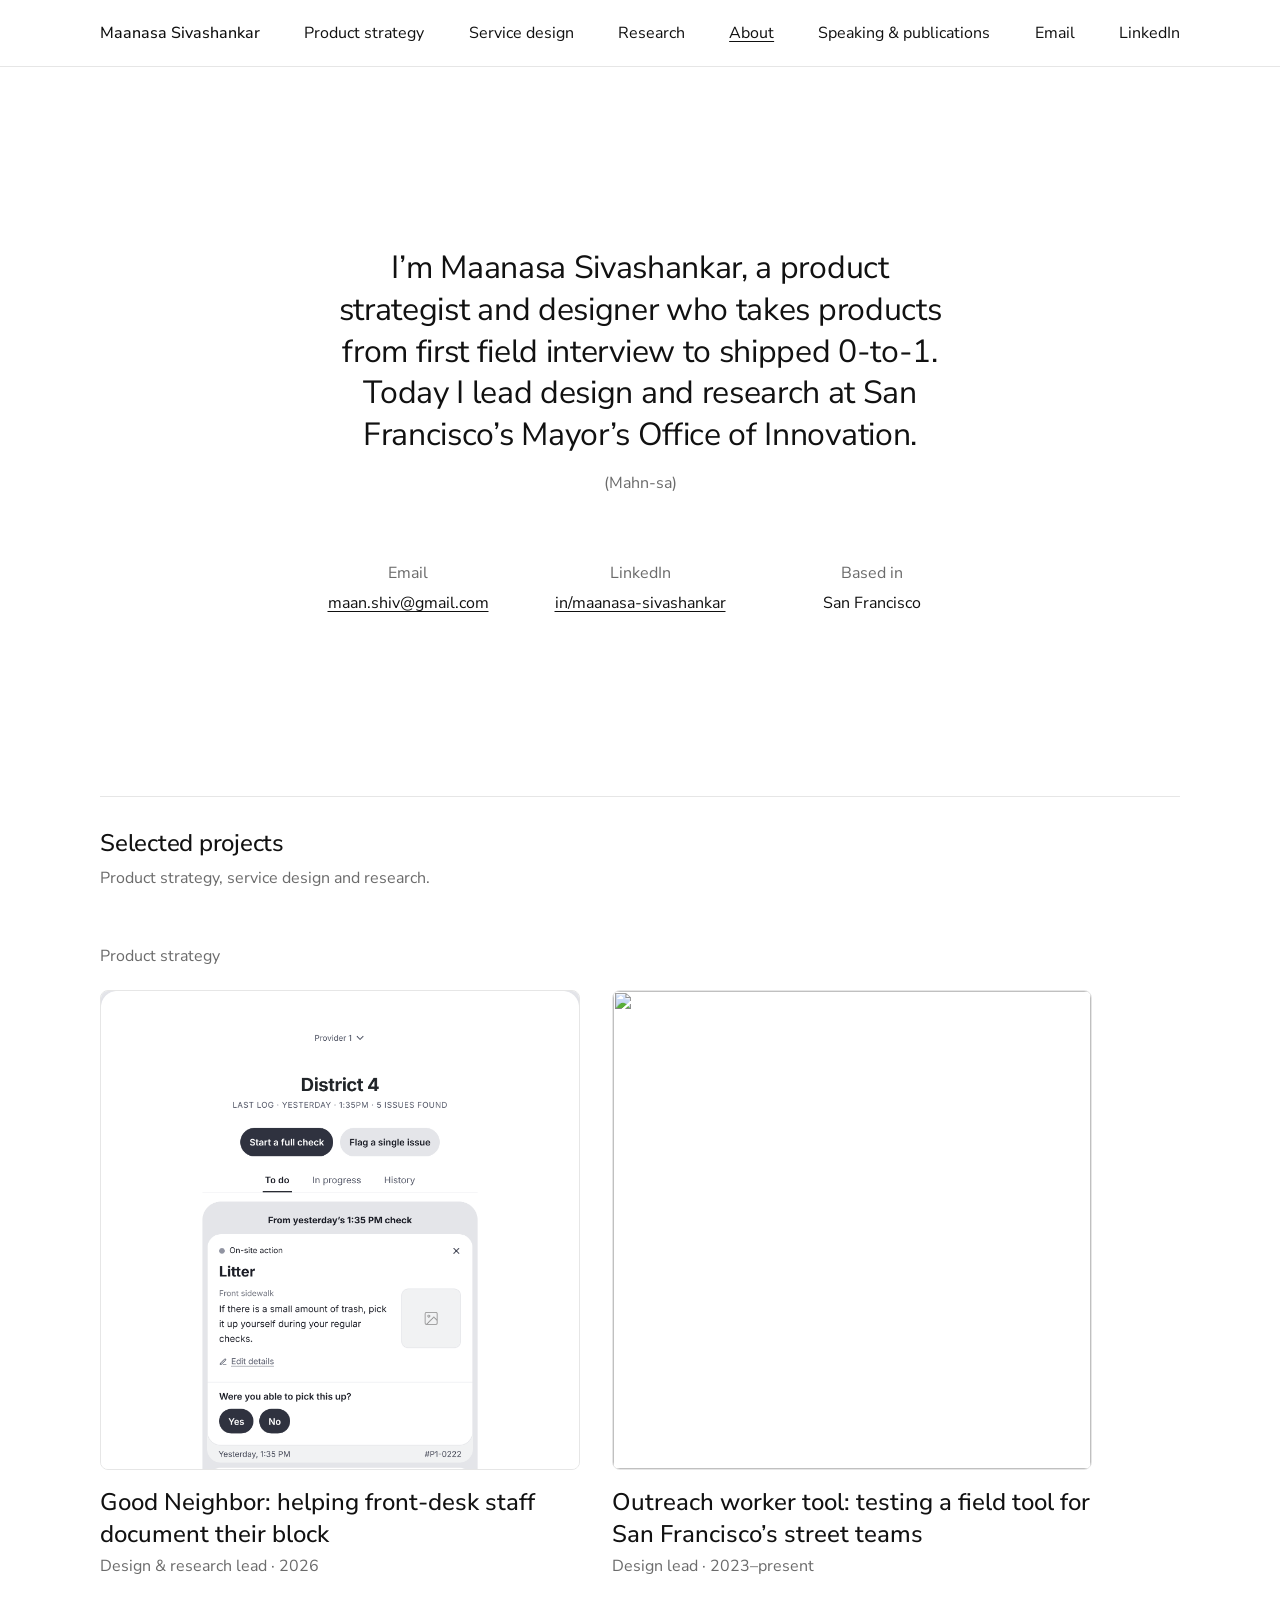
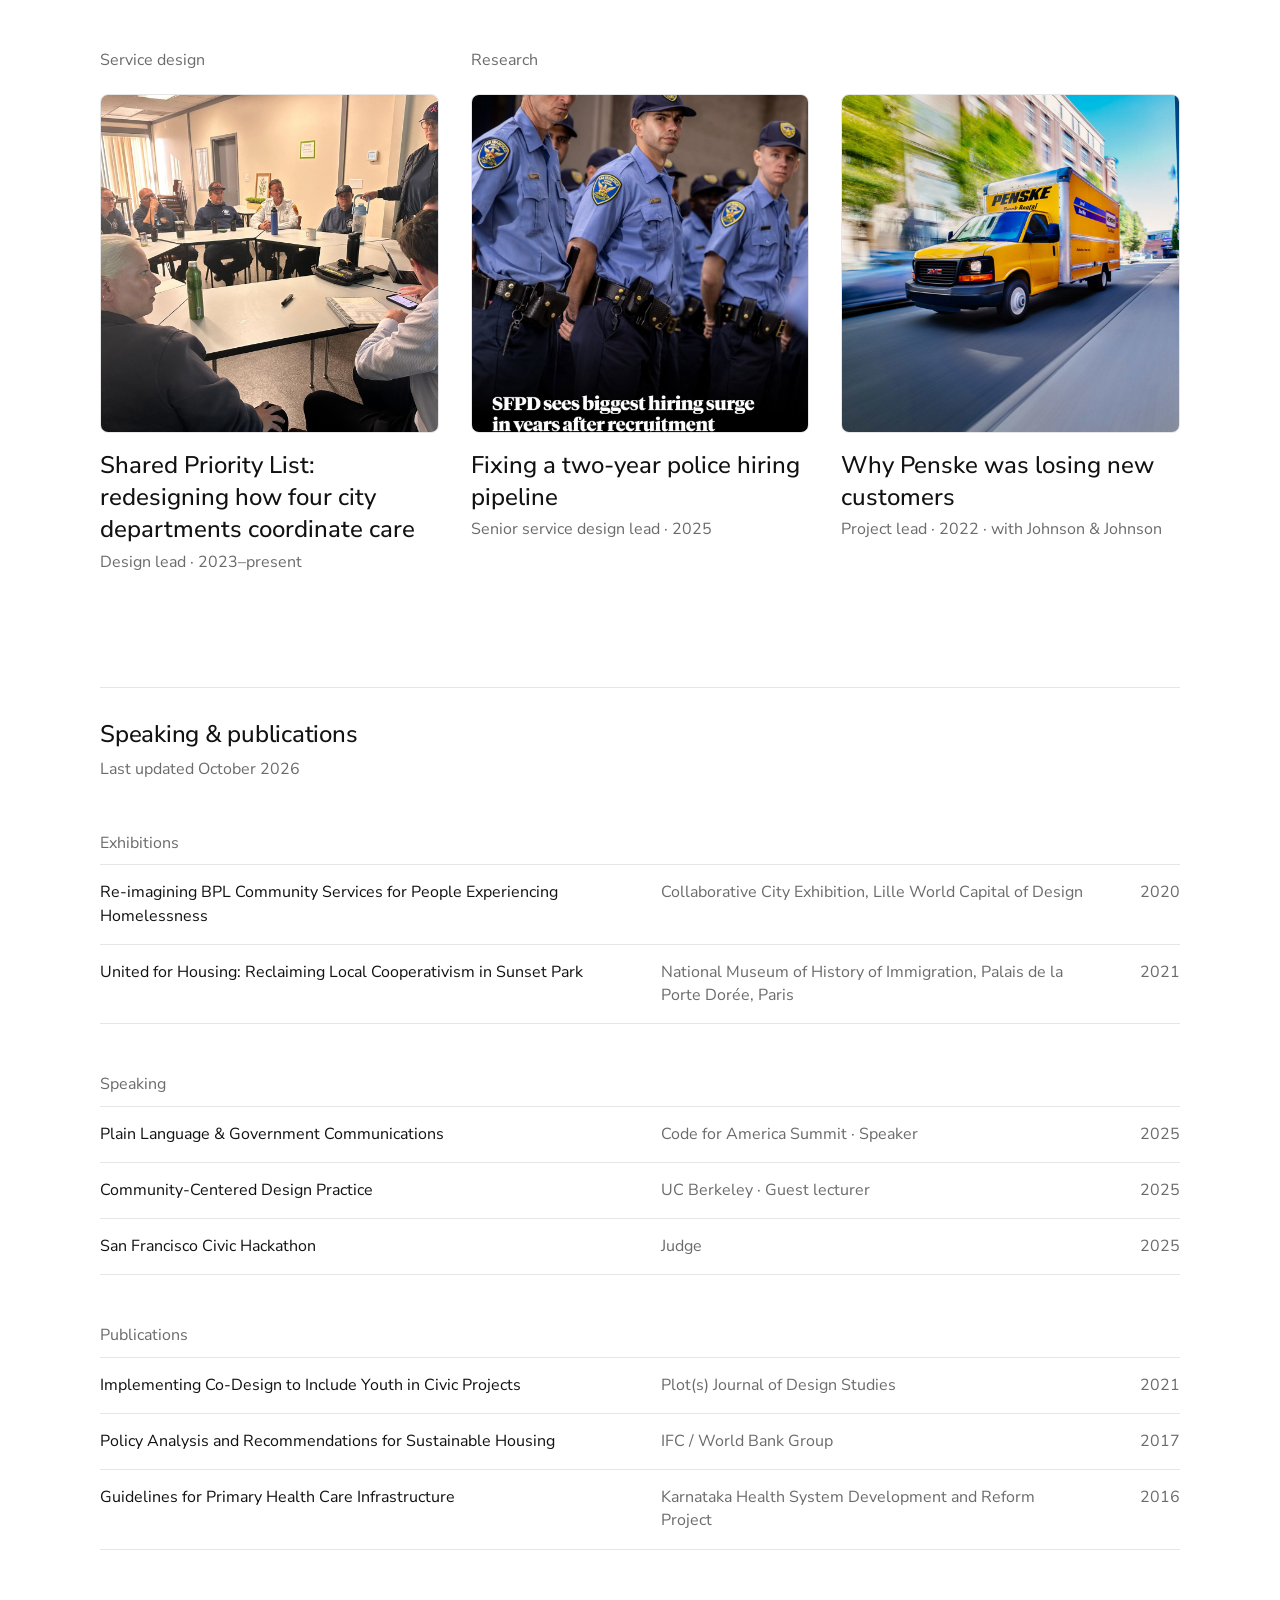
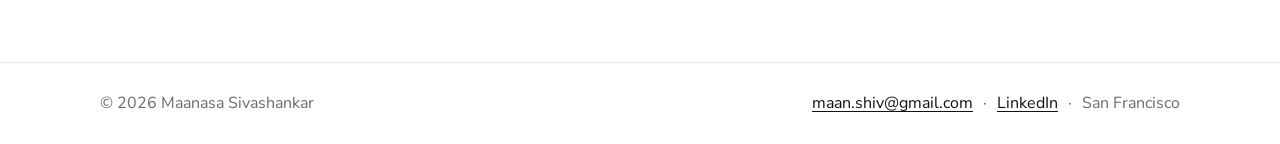
==== commit 446805a2: "Put Service design and Research side by side on the homepage Co-Authored-By: Claude Opus 5.5 <norepl" ====
--- a/index.html
+++ b/index.html
@@ -85,12 +85,12 @@
         </div>
       </div>
 
-      <div class="project-group" id="service-design">
-        <div class="group-header">
-          <h3 class="group-heading">Service design</h3>
-        </div>
-        <div class="project-track" tabindex="0" role="region" aria-label="Service design projects, scrollable">
-          <ul class="project-list">
+      <div class="project-pair">
+        <div class="project-group project-group--static" id="service-design">
+          <div class="group-header">
+            <h3 class="group-heading">Service design</h3>
+          </div>
+          <ul class="project-list project-grid">
             <li>
               <a href="project-5.html" class="project-row">
                 <div class="project-thumb">
@@ -104,14 +104,12 @@
             </li>
           </ul>
         </div>
-      </div>
-
-      <div class="project-group" id="research">
-        <div class="group-header">
-          <h3 class="group-heading">Research</h3>
-        </div>
-        <div class="project-track" tabindex="0" role="region" aria-label="Research projects, scrollable">
-          <ul class="project-list">
+
+        <div class="project-group project-group--static" id="research">
+          <div class="group-header">
+            <h3 class="group-heading">Research</h3>
+          </div>
+          <ul class="project-list project-grid">
             <li>
               <a href="project-1.html" class="project-row">
                 <div class="project-thumb">
--- a/css/style.css
+++ b/css/style.css
@@ -14,10 +14,13 @@
   --font-display: var(--font-sans);
 
   /* Type scale */
-  --fs-meta: 14px;         /* meta, labels, captions */
+  /* Three text sizes: body (= meta), heading (= h2 = h3), h1.
+     Hierarchy below h1 comes from weight (500 vs 400) and colour (--muted). */
   --fs-body: 16px;
-  --fs-h3: 20px;           /* card titles, h3, ledes */
-  --fs-h2: 28px;           /* section headings */
+  --fs-meta: var(--fs-body);    /* meta, labels, captions: same size as body; set apart by --muted */
+  --fs-heading: 24px;           /* the one heading size: section headings, h3, card titles, ledes */
+  --fs-h2: var(--fs-heading);
+  --fs-h3: var(--fs-heading);
   --fs-h1: 40px;           /* page titles */
   --fs-intro: clamp(1.5rem, 3vw, 2rem);   /* homepage statement, 24 -> 32px */
 
@@ -40,8 +43,7 @@
 
 @media (max-width: 640px) {
   :root {
-    --fs-h3: 18px;
-    --fs-h2: 24px;
+    --fs-heading: 20px;         /* h2 and h3 follow */
     --fs-h1: 32px;
   }
 }
@@ -493,6 +495,63 @@
   }
 }
 
+/* Service design + Research share one row as static grids (no side-scroll).
+   Three equal columns: Service design takes one, Research spans two and
+   splits them with the same gap, so all three cards are the same width. */
+.project-pair {
+  --card-gap: 32px;
+  display: grid;
+  grid-template-columns: repeat(3, minmax(0, 1fr));
+  gap: 64px var(--card-gap);
+  align-items: start;
+  margin-top: 64px;
+}
+
+.project-pair .project-group + .project-group {
+  margin-top: 0;
+}
+
+.project-pair #research {
+  grid-column: span 2;
+}
+
+.project-grid {
+  display: grid;
+  grid-template-columns: repeat(var(--grid-cols, 1), minmax(0, 1fr));
+  gap: var(--card-gap);
+  align-items: start;
+}
+
+.project-pair #research .project-grid {
+  --grid-cols: 2;
+}
+
+/* Tablet: three cards would drop below ~260px, so stack the groups and
+   keep every card at half the content width. */
+@media (max-width: 860px) {
+  .project-pair {
+    --card-gap: 24px;
+    grid-template-columns: minmax(0, 1fr);
+  }
+  .project-pair #research {
+    grid-column: auto;
+  }
+  .project-pair .project-grid {
+    --grid-cols: 2;
+  }
+}
+
+/* Phones: one column, Service design then Research. */
+@media (max-width: 640px) {
+  .project-pair {
+    --card-gap: 20px;
+  }
+  .project-pair .project-grid,
+  .project-pair #research .project-grid {
+    --grid-cols: 1;
+  }
+}
+
 @media (prefers-reduced-motion: reduce) {
   .project-track { scroll-behavior: auto; }
 }
@@ -779,6 +838,12 @@
 .footer-links li + li::before {
   content: "\00B7";
   margin: 0 10px;
+}
+
+/* At 16px meta the links wrap on phones; drop the dots so no line starts with one. */
+@media (max-width: 640px) {
+  .footer-links { gap: 8px 20px; }
+  .footer-links li + li::before { content: none; }
 }
 
 /* ---------- Responsive (shared) ---------- */
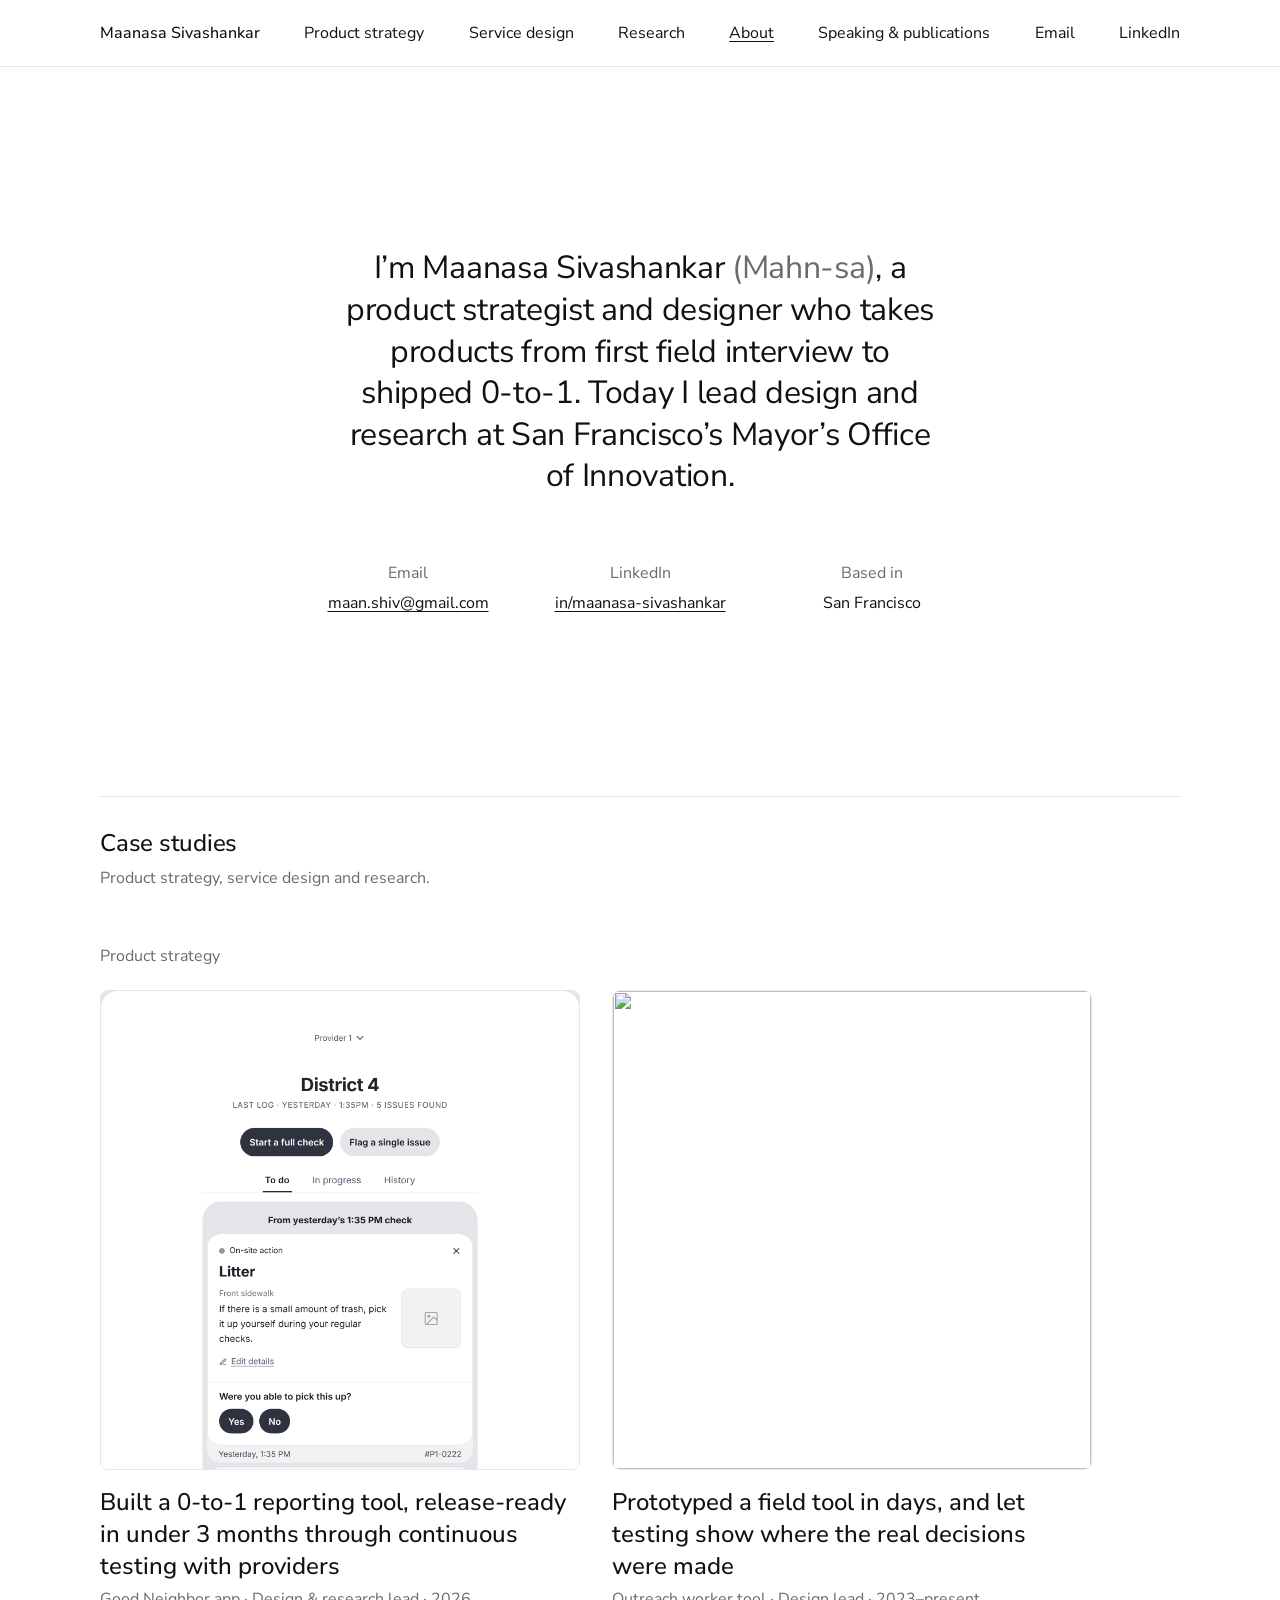
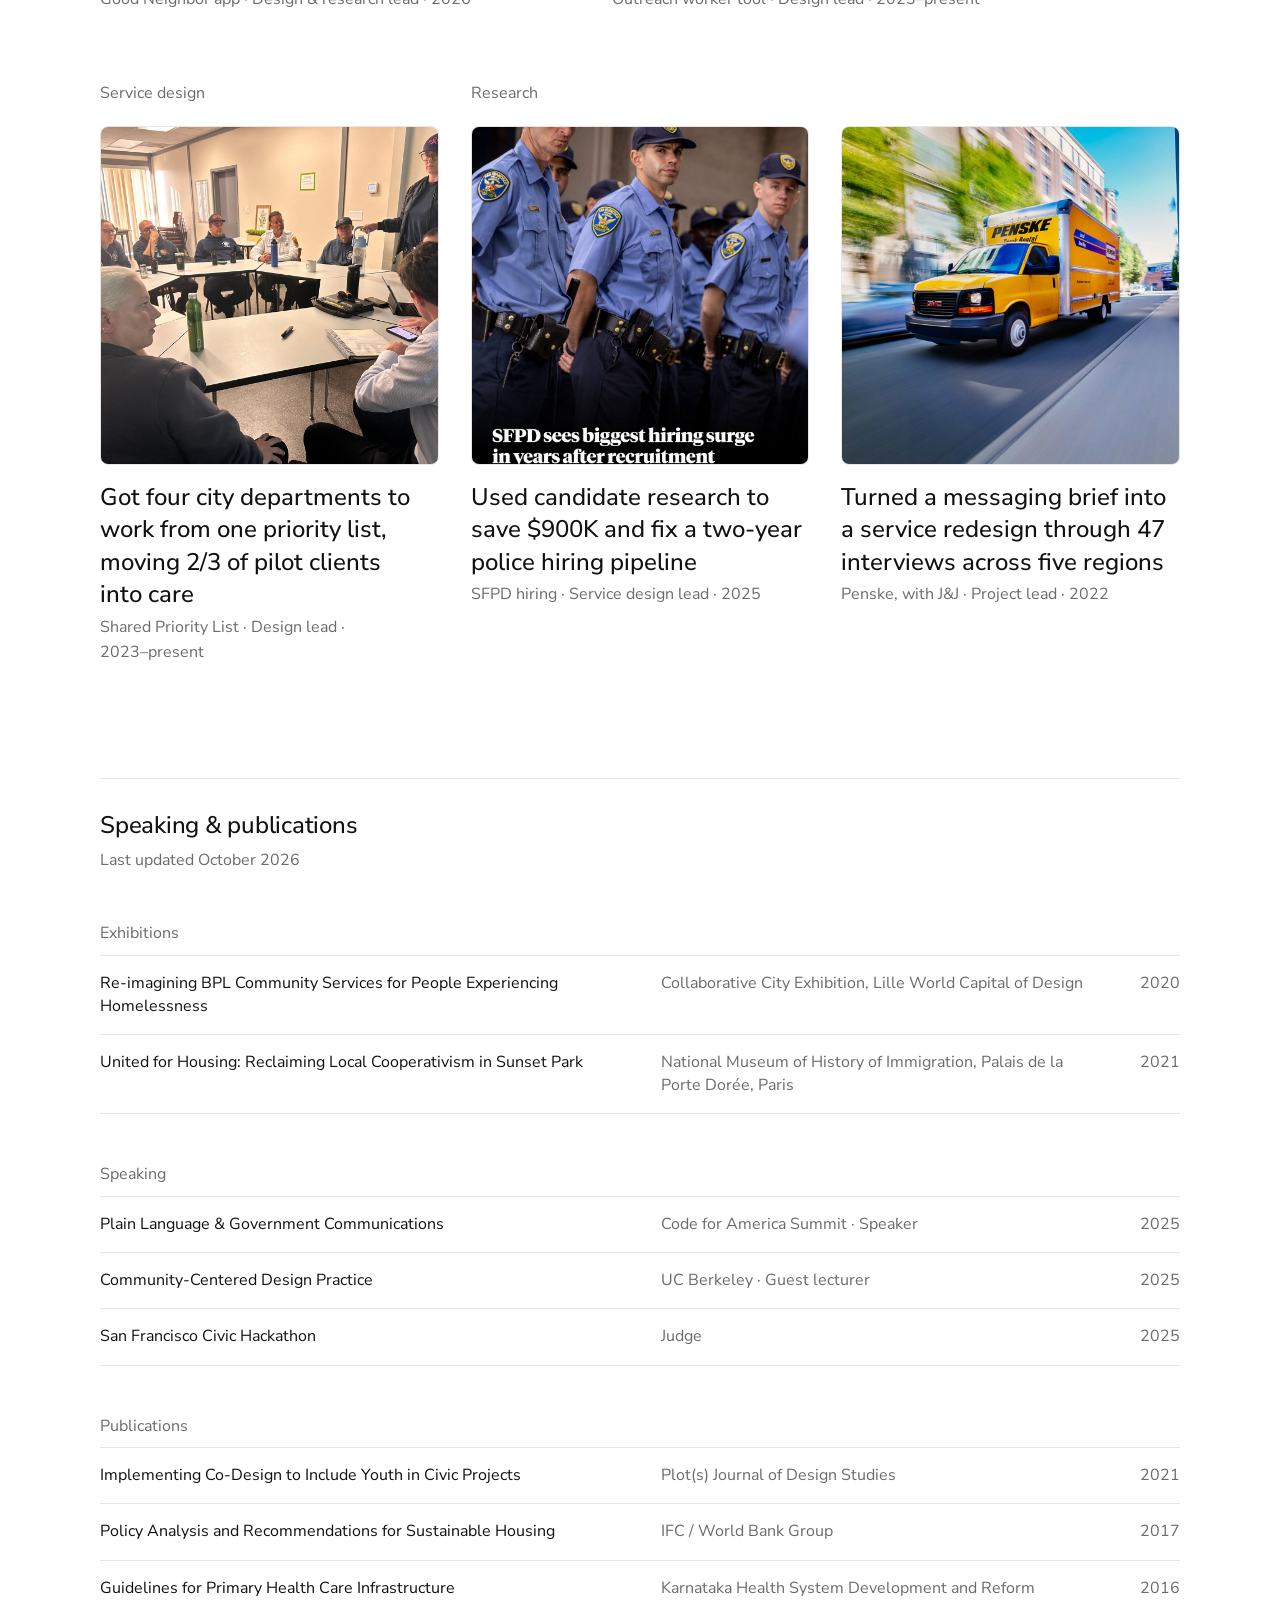
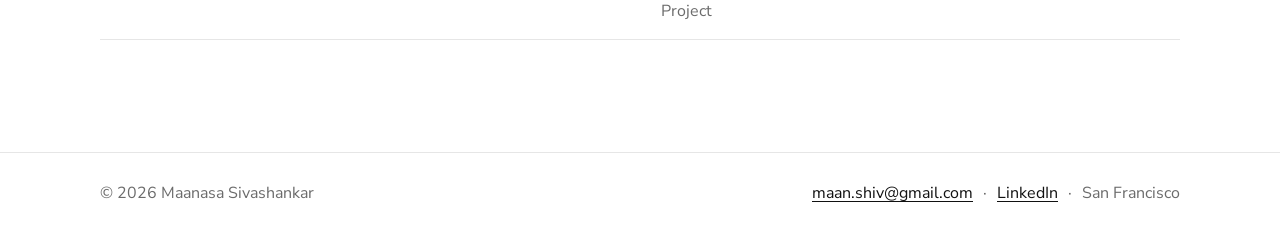
==== commit 464abba3: "Homepage copy: inline pronunciation, Case studies heading, outcome-led card titles Co-Authored-By: C" ====
--- a/index.html
+++ b/index.html
@@ -29,8 +29,7 @@
 
   <main class="home container">
     <section id="about" class="intro" aria-labelledby="intro-statement">
-      <h1 id="intro-statement" class="intro-statement">I&rsquo;m Maanasa Sivashankar, a product strategist and designer who takes products from first field interview to shipped <span class="nowrap">0-to-1</span>. Today I lead design and research at San Francisco&rsquo;s Mayor&rsquo;s Office of Innovation.</h1>
-      <p class="intro-pronunciation">(Mahn-sa)</p>
+      <h1 id="intro-statement" class="intro-statement">I&rsquo;m Maanasa Sivashankar <span class="intro-say nowrap">(Mahn-sa)</span>, a product strategist and designer who takes products from first field interview to shipped <span class="nowrap">0-to-1</span>. Today I lead design and research at San Francisco&rsquo;s Mayor&rsquo;s Office of Innovation.</h1>
       <dl class="contact-row">
         <div>
           <dt>Email</dt>
@@ -49,7 +48,7 @@
 
     <section id="work" class="home-section" aria-labelledby="work-heading">
       <div class="section-head">
-        <h2 id="work-heading" class="section-heading">Selected projects</h2>
+        <h2 id="work-heading" class="section-heading">Case studies</h2>
         <p class="section-sub">Product strategy, service design and research.</p>
       </div>
 
@@ -57,7 +56,7 @@
         <div class="group-header">
           <h3 class="group-heading">Product strategy</h3>
         </div>
-        <div class="project-track" tabindex="0" role="region" aria-label="Product strategy projects, scrollable">
+        <div class="project-track" tabindex="0" role="region" aria-label="Product strategy case studies, scrollable">
           <ul class="project-list">
             <li>
               <a href="project-6.html" class="project-row">
@@ -65,8 +64,8 @@
                   <img src="gnp-03-home-todo.png" alt="" loading="lazy" />
                 </div>
                 <div class="project-text">
-                  <h4 class="project-title"><span class="hl">Good Neighbor: helping front-desk staff document their block</span></h4>
-                  <p class="project-meta-line">Design &amp; research lead &middot; 2026</p>
+                  <h4 class="project-title"><span class="hl">Built a <span class="nowrap">0-to-1</span> reporting tool, <span class="nowrap">release-ready</span> in under 3 months through continuous testing with providers</span></h4>
+                  <p class="project-meta-line">Good Neighbor app&nbsp;&middot; Design &amp; research lead&nbsp;&middot; 2026</p>
                 </div>
               </a>
             </li>
@@ -76,8 +75,8 @@
                   <img src="projects-05.png" alt="" loading="lazy" />
                 </div>
                 <div class="project-text">
-                  <h4 class="project-title"><span class="hl">Outreach worker tool: testing a field tool for San Francisco&rsquo;s street teams</span></h4>
-                  <p class="project-meta-line">Design lead &middot; 2023&ndash;present</p>
+                  <h4 class="project-title"><span class="hl">Prototyped a field tool in days, and let testing show where the real decisions were made</span></h4>
+                  <p class="project-meta-line">Outreach worker tool&nbsp;&middot; Design lead&nbsp;&middot; <span class="nowrap">2023&ndash;present</span></p>
                 </div>
               </a>
             </li>
@@ -97,8 +96,8 @@
                   <img src="project2-title.jpeg" alt="" loading="lazy" />
                 </div>
                 <div class="project-text">
-                  <h4 class="project-title"><span class="hl">Shared Priority List: redesigning how four city departments coordinate care</span></h4>
-                  <p class="project-meta-line">Design lead &middot; 2023&ndash;present</p>
+                  <h4 class="project-title"><span class="hl">Got four city departments to work from one priority list, moving 2/3 of pilot clients into care</span></h4>
+                  <p class="project-meta-line">Shared Priority List&nbsp;&middot; Design lead&nbsp;&middot; <span class="nowrap">2023&ndash;present</span></p>
                 </div>
               </a>
             </li>
@@ -116,8 +115,8 @@
                   <img src="project1-title.jpg" alt="" loading="lazy" />
                 </div>
                 <div class="project-text">
-                  <h4 class="project-title"><span class="hl">Fixing a two-year police hiring pipeline</span></h4>
-                  <p class="project-meta-line">Senior service design lead &middot; 2025</p>
+                  <h4 class="project-title"><span class="hl">Used candidate research to save $900K and fix a <span class="nowrap">two-year</span> police hiring pipeline</span></h4>
+                  <p class="project-meta-line">SFPD hiring&nbsp;&middot; Service design lead&nbsp;&middot; 2025</p>
                 </div>
               </a>
             </li>
@@ -127,8 +126,8 @@
                   <img src="project3-title.jpg" alt="" loading="lazy" />
                 </div>
                 <div class="project-text">
-                  <h4 class="project-title"><span class="hl">Why Penske was losing new customers</span></h4>
-                  <p class="project-meta-line">Project lead &middot; 2022 &middot; with Johnson &amp; Johnson</p>
+                  <h4 class="project-title"><span class="hl">Turned a messaging brief into a service redesign through 47 interviews across five regions</span></h4>
+                  <p class="project-meta-line">Penske, with J&amp;J&nbsp;&middot; Project lead&nbsp;&middot; 2022</p>
                 </div>
               </a>
             </li>
--- a/css/style.css
+++ b/css/style.css
@@ -268,8 +268,8 @@
   margin: 0 auto 16px;
 }
 
-.intro-pronunciation {
-  font-size: var(--fs-meta);
+/* Inline pronunciation: same size as the statement, muted. */
+.intro-say {
   color: var(--muted);
 }
 
@@ -320,7 +320,7 @@
   margin-bottom: 4px;
 }
 
-/* ---------- Selected projects: side-scrolling card rows ---------- */
+/* ---------- Case studies: side-scrolling card rows ---------- */
 .project-group {
   /* Gutter mirrors .container padding; bleed = distance from the content's
      right edge to the viewport's right edge (scrollbar excluded via --sbw,
@@ -476,6 +476,7 @@
   font-weight: 500;
   line-height: 1.35;
   margin-bottom: 4px;
+  text-wrap: pretty;
 }
 
 .project-meta-line {
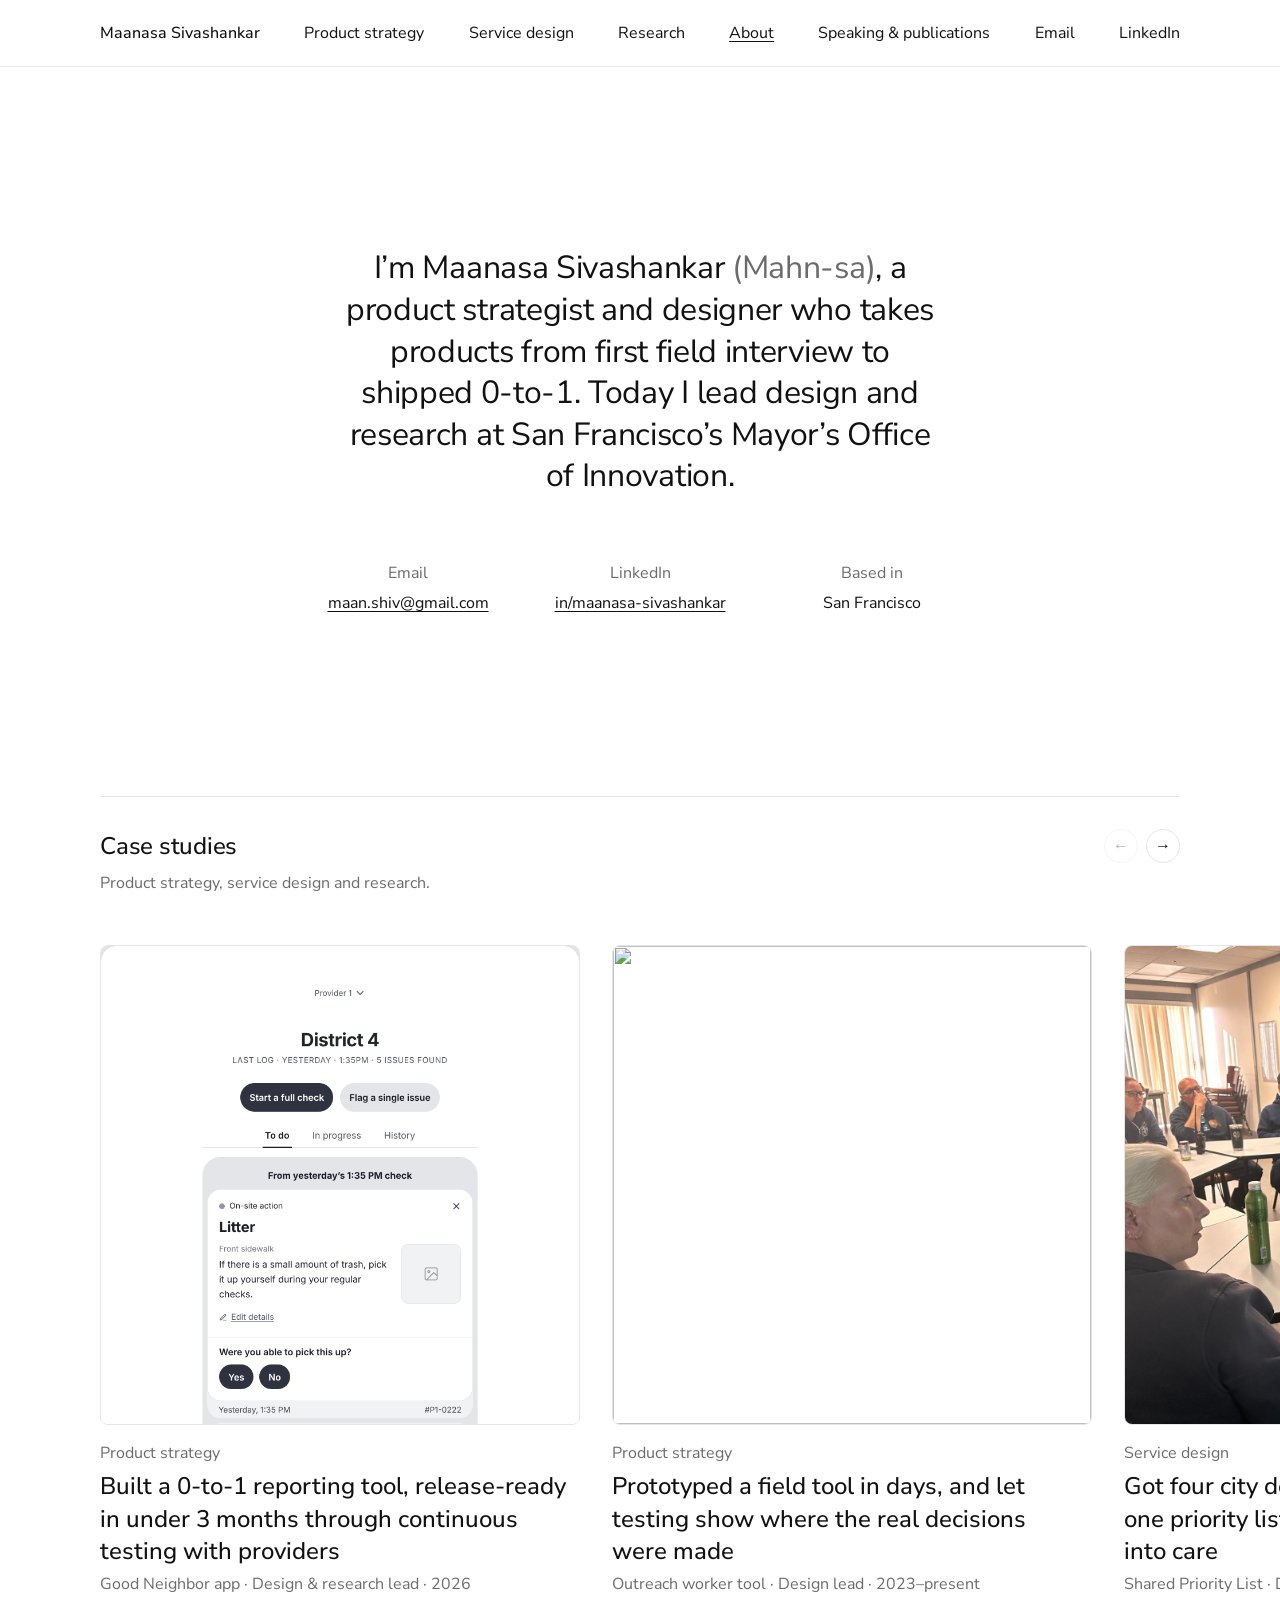
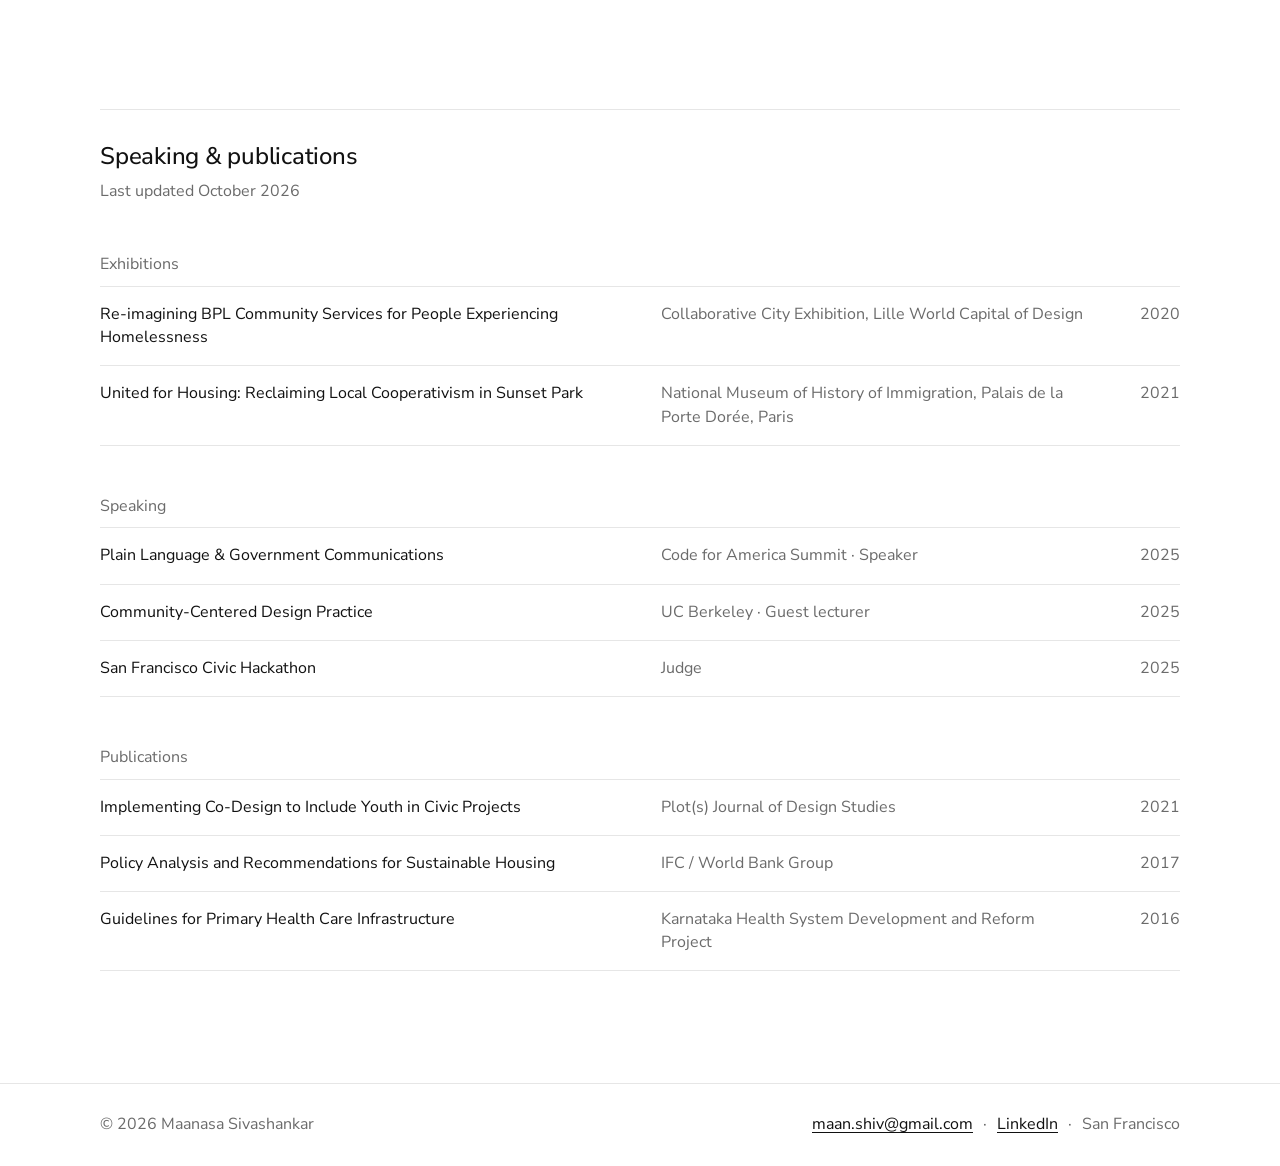
==== commit 063e5c8f: "Put all case studies in one homepage carousel with category labels Co-Authored-By: Claude Opus 5.5 <" ====
--- a/index.html
+++ b/index.html
@@ -46,93 +46,77 @@
       </dl>
     </section>
 
-    <section id="work" class="home-section" aria-labelledby="work-heading">
+    <section id="work" class="home-section project-group" aria-labelledby="work-heading">
       <div class="section-head">
-        <h2 id="work-heading" class="section-heading">Case studies</h2>
+        <div class="group-header">
+          <h2 id="work-heading" class="section-heading">Case studies</h2>
+        </div>
         <p class="section-sub">Product strategy, service design and research.</p>
       </div>
 
-      <div class="project-group" id="product-strategy">
-        <div class="group-header">
-          <h3 class="group-heading">Product strategy</h3>
-        </div>
-        <div class="project-track" tabindex="0" role="region" aria-label="Product strategy case studies, scrollable">
-          <ul class="project-list">
-            <li>
-              <a href="project-6.html" class="project-row">
-                <div class="project-thumb project-thumb--top">
-                  <img src="gnp-03-home-todo.png" alt="" loading="lazy" />
-                </div>
-                <div class="project-text">
-                  <h4 class="project-title"><span class="hl">Built a <span class="nowrap">0-to-1</span> reporting tool, <span class="nowrap">release-ready</span> in under 3 months through continuous testing with providers</span></h4>
-                  <p class="project-meta-line">Good Neighbor app&nbsp;&middot; Design &amp; research lead&nbsp;&middot; 2026</p>
-                </div>
-              </a>
-            </li>
-            <li>
-              <a href="project-2.html" class="project-row">
-                <div class="project-thumb">
-                  <img src="projects-05.png" alt="" loading="lazy" />
-                </div>
-                <div class="project-text">
-                  <h4 class="project-title"><span class="hl">Prototyped a field tool in days, and let testing show where the real decisions were made</span></h4>
-                  <p class="project-meta-line">Outreach worker tool&nbsp;&middot; Design lead&nbsp;&middot; <span class="nowrap">2023&ndash;present</span></p>
-                </div>
-              </a>
-            </li>
-          </ul>
-        </div>
-      </div>
-
-      <div class="project-pair">
-        <div class="project-group project-group--static" id="service-design">
-          <div class="group-header">
-            <h3 class="group-heading">Service design</h3>
-          </div>
-          <ul class="project-list project-grid">
-            <li>
-              <a href="project-5.html" class="project-row">
-                <div class="project-thumb">
-                  <img src="project2-title.jpeg" alt="" loading="lazy" />
-                </div>
-                <div class="project-text">
-                  <h4 class="project-title"><span class="hl">Got four city departments to work from one priority list, moving 2/3 of pilot clients into care</span></h4>
-                  <p class="project-meta-line">Shared Priority List&nbsp;&middot; Design lead&nbsp;&middot; <span class="nowrap">2023&ndash;present</span></p>
-                </div>
-              </a>
-            </li>
-          </ul>
-        </div>
-
-        <div class="project-group project-group--static" id="research">
-          <div class="group-header">
-            <h3 class="group-heading">Research</h3>
-          </div>
-          <ul class="project-list project-grid">
-            <li>
-              <a href="project-1.html" class="project-row">
-                <div class="project-thumb">
-                  <img src="project1-title.jpg" alt="" loading="lazy" />
-                </div>
-                <div class="project-text">
-                  <h4 class="project-title"><span class="hl">Used candidate research to save $900K and fix a <span class="nowrap">two-year</span> police hiring pipeline</span></h4>
-                  <p class="project-meta-line">SFPD hiring&nbsp;&middot; Service design lead&nbsp;&middot; 2025</p>
-                </div>
-              </a>
-            </li>
-            <li>
-              <a href="project-3.html" class="project-row">
-                <div class="project-thumb">
-                  <img src="project3-title.jpg" alt="" loading="lazy" />
-                </div>
-                <div class="project-text">
-                  <h4 class="project-title"><span class="hl">Turned a messaging brief into a service redesign through 47 interviews across five regions</span></h4>
-                  <p class="project-meta-line">Penske, with J&amp;J&nbsp;&middot; Project lead&nbsp;&middot; 2022</p>
-                </div>
-              </a>
-            </li>
-          </ul>
-        </div>
+      <div class="project-track" tabindex="0" role="region" aria-label="Case studies, scrollable">
+        <ul class="project-list">
+          <li data-category="product-strategy">
+            <a href="project-6.html" class="project-row">
+              <div class="project-thumb project-thumb--top">
+                <img src="gnp-03-home-todo.png" alt="" loading="lazy" />
+              </div>
+              <div class="project-text">
+                <p class="project-cat">Product strategy</p>
+                <h3 class="project-title"><span class="hl">Built a <span class="nowrap">0-to-1</span> reporting tool, <span class="nowrap">release-ready</span> in under 3 months through continuous testing with providers</span></h3>
+                <p class="project-meta-line">Good Neighbor app&nbsp;&middot; Design &amp; research lead&nbsp;&middot; 2026</p>
+              </div>
+            </a>
+          </li>
+          <li data-category="product-strategy">
+            <a href="project-2.html" class="project-row">
+              <div class="project-thumb">
+                <img src="projects-05.png" alt="" loading="lazy" />
+              </div>
+              <div class="project-text">
+                <p class="project-cat">Product strategy</p>
+                <h3 class="project-title"><span class="hl">Prototyped a field tool in days, and let testing show where the real decisions were made</span></h3>
+                <p class="project-meta-line">Outreach worker tool&nbsp;&middot; Design lead&nbsp;&middot; <span class="nowrap">2023&ndash;present</span></p>
+              </div>
+            </a>
+          </li>
+          <li data-category="service-design">
+            <a href="project-5.html" class="project-row">
+              <div class="project-thumb">
+                <img src="project2-title.jpeg" alt="" loading="lazy" />
+              </div>
+              <div class="project-text">
+                <p class="project-cat">Service design</p>
+                <h3 class="project-title"><span class="hl">Got four city departments to work from one priority list, moving 2/3 of pilot clients into care</span></h3>
+                <p class="project-meta-line">Shared Priority List&nbsp;&middot; Design lead&nbsp;&middot; <span class="nowrap">2023&ndash;present</span></p>
+              </div>
+            </a>
+          </li>
+          <li data-category="research">
+            <a href="project-1.html" class="project-row">
+              <div class="project-thumb">
+                <img src="project1-title.jpg" alt="" loading="lazy" />
+              </div>
+              <div class="project-text">
+                <p class="project-cat">Research</p>
+                <h3 class="project-title"><span class="hl">Used candidate research to save $900K and fix a <span class="nowrap">two-year</span> police hiring pipeline</span></h3>
+                <p class="project-meta-line">SFPD hiring&nbsp;&middot; Service design lead&nbsp;&middot; 2025</p>
+              </div>
+            </a>
+          </li>
+          <li data-category="research">
+            <a href="project-3.html" class="project-row">
+              <div class="project-thumb">
+                <img src="project3-title.jpg" alt="" loading="lazy" />
+              </div>
+              <div class="project-text">
+                <p class="project-cat">Research</p>
+                <h3 class="project-title"><span class="hl">Turned a messaging brief into a service redesign through 47 interviews across five regions</span></h3>
+                <p class="project-meta-line">Penske, with J&amp;J&nbsp;&middot; Project lead&nbsp;&middot; 2022</p>
+              </div>
+            </a>
+          </li>
+        </ul>
       </div>
     </section>
 
--- a/css/style.css
+++ b/css/style.css
@@ -243,8 +243,7 @@
 }
 
 .intro,
-.home-section,
-.project-group {
+.home-section {
   scroll-margin-top: 96px;
 }
 
@@ -320,7 +319,7 @@
   margin-bottom: 4px;
 }
 
-/* ---------- Case studies: side-scrolling card rows ---------- */
+/* ---------- Case studies: one side-scrolling card row ---------- */
 .project-group {
   /* Gutter mirrors .container padding; bleed = distance from the content's
      right edge to the viewport's right edge (scrollbar excluded via --sbw,
@@ -332,20 +331,17 @@
   --ring: 8px;              /* room for focus rings inside the clipped track */
 }
 
-.project-group + .project-group {
-  margin-top: 64px;
-}
-
+/* "Case studies" heading row: heading left, arrow buttons right. */
 .group-header {
   display: flex;
   align-items: center;
   justify-content: space-between;
   gap: 16px;
   min-height: 34px;
-  margin-bottom: 16px;
-}
-
-.group-header .group-heading {
+  margin-bottom: 8px;
+}
+
+.group-header .section-heading {
   margin-bottom: 0;
 }
 
@@ -471,6 +467,13 @@
   padding-top: 16px;
 }
 
+/* Category label above each card title. */
+.project-cat {
+  font-size: var(--fs-meta);
+  color: var(--muted);
+  margin-bottom: 4px;
+}
+
 .project-title {
   font-size: var(--fs-h3);
   font-weight: 500;
@@ -493,63 +496,6 @@
     --gutter: 20px;
     --card-gap: 20px;
     --card-w: min(82vw, 340px);
-  }
-}
-
-/* Service design + Research share one row as static grids (no side-scroll).
-   Three equal columns: Service design takes one, Research spans two and
-   splits them with the same gap, so all three cards are the same width. */
-.project-pair {
-  --card-gap: 32px;
-  display: grid;
-  grid-template-columns: repeat(3, minmax(0, 1fr));
-  gap: 64px var(--card-gap);
-  align-items: start;
-  margin-top: 64px;
-}
-
-.project-pair .project-group + .project-group {
-  margin-top: 0;
-}
-
-.project-pair #research {
-  grid-column: span 2;
-}
-
-.project-grid {
-  display: grid;
-  grid-template-columns: repeat(var(--grid-cols, 1), minmax(0, 1fr));
-  gap: var(--card-gap);
-  align-items: start;
-}
-
-.project-pair #research .project-grid {
-  --grid-cols: 2;
-}
-
-/* Tablet: three cards would drop below ~260px, so stack the groups and
-   keep every card at half the content width. */
-@media (max-width: 860px) {
-  .project-pair {
-    --card-gap: 24px;
-    grid-template-columns: minmax(0, 1fr);
-  }
-  .project-pair #research {
-    grid-column: auto;
-  }
-  .project-pair .project-grid {
-    --grid-cols: 2;
-  }
-}
-
-/* Phones: one column, Service design then Research. */
-@media (max-width: 640px) {
-  .project-pair {
-    --card-gap: 20px;
-  }
-  .project-pair .project-grid,
-  .project-pair #research .project-grid {
-    --grid-cols: 1;
   }
 }
 
